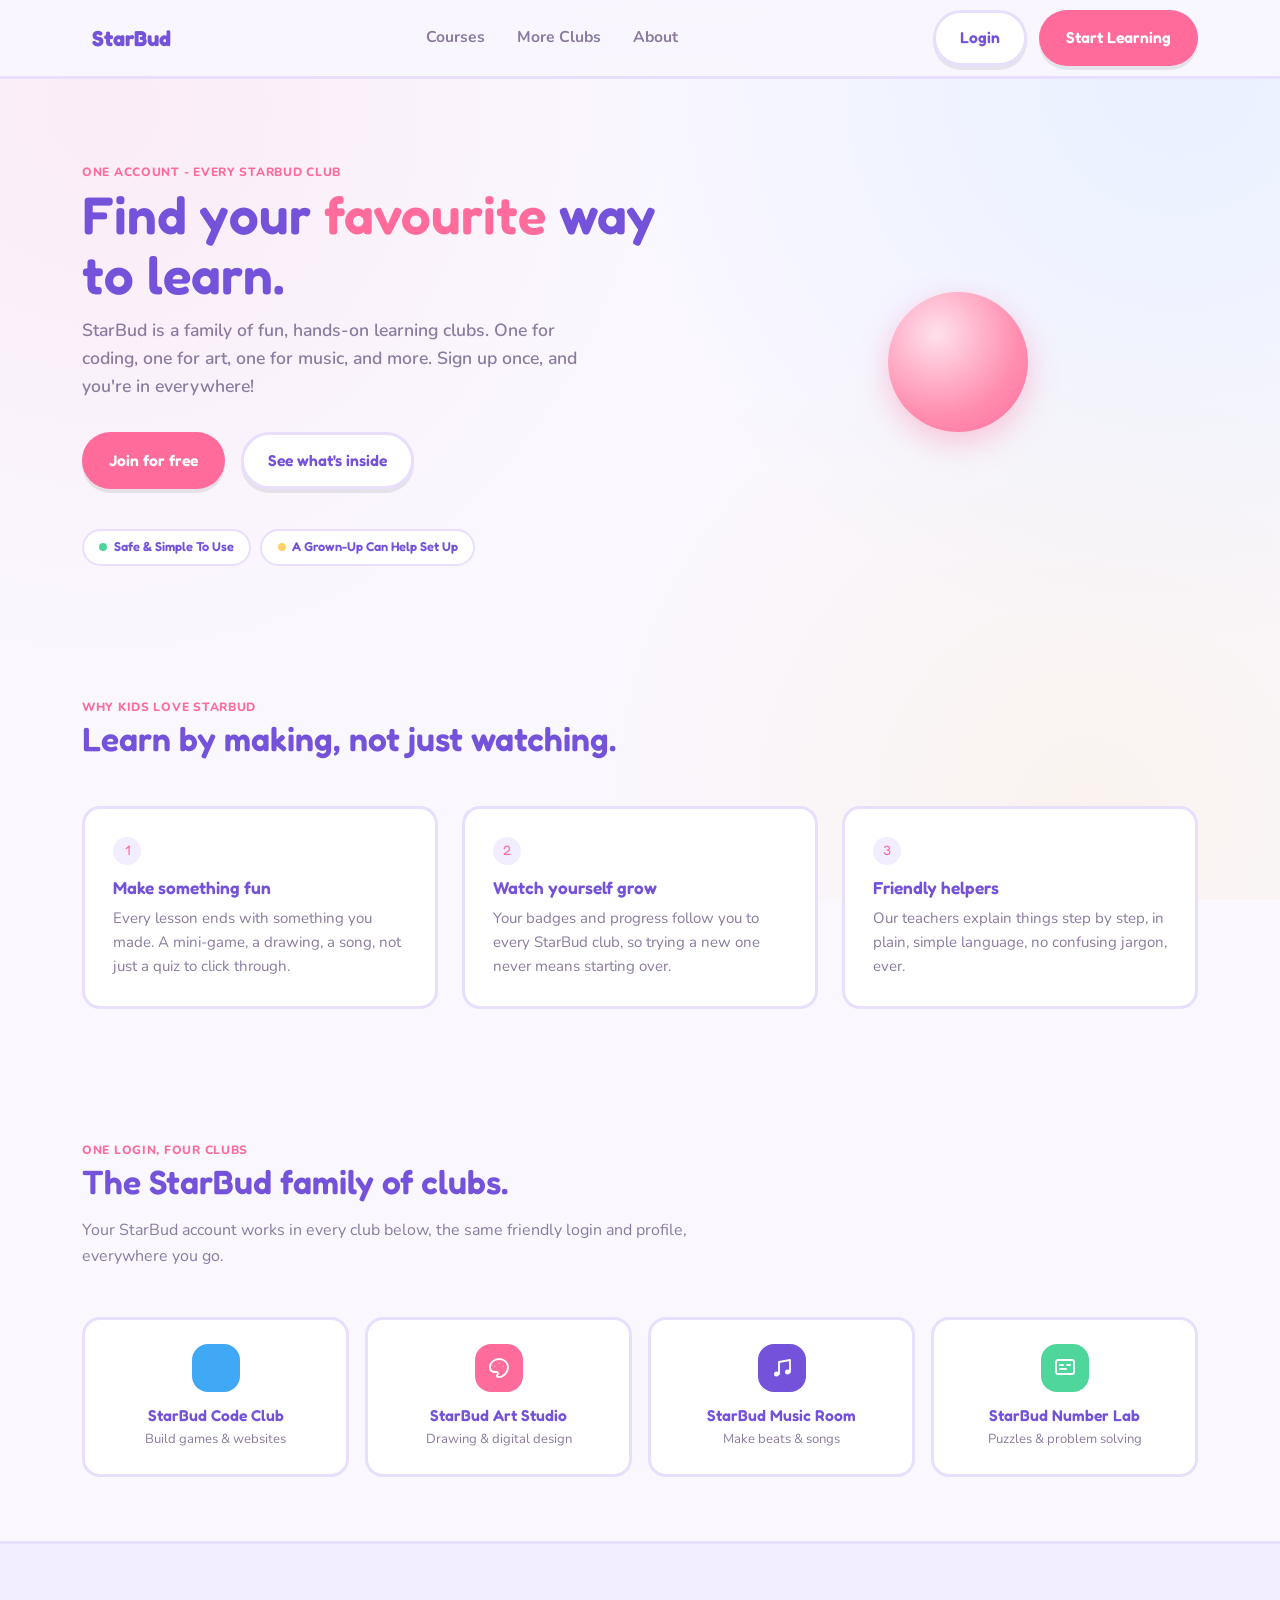
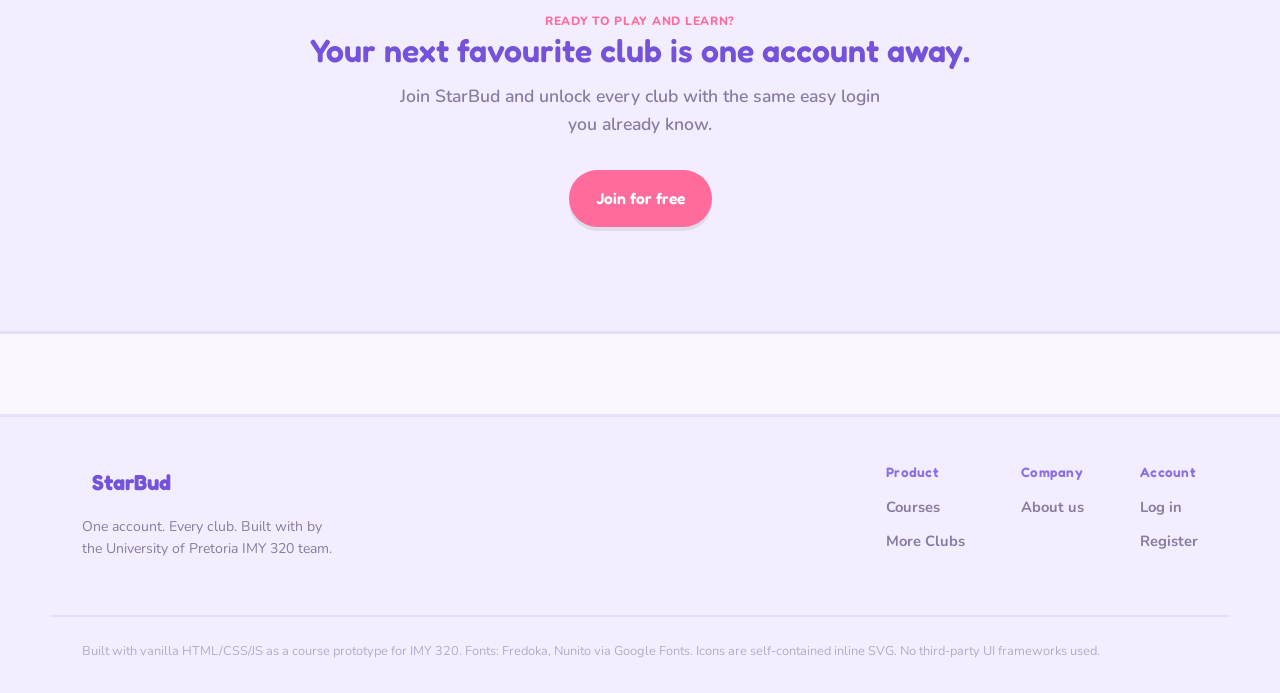
==== index.html @ 0690dc57 "updating index" ====
<!--
Janke Rall u24571238
Livia Webber u24607852
Joanna Reardon u24597652
-->

<!DOCTYPE html>
<html lang="en">

<head>

<meta charset="UTF-8">
<meta name="viewport" content="width=device-width, initial-scale=1.0">
<title>StarBud - Fun Clubs for Curious Kids</title>
<link rel="stylesheet" href="css/style.css">
<link rel='stylesheet' href='https://cdn-uicons.flaticon.com/4.0.0/uicons-regular-rounded/css/uicons-regular-rounded.css'>
<link rel='stylesheet' href='https://cdn-uicons.flaticon.com/4.0.0/uicons-regular-chubby/css/uicons-regular-chubby.css'>

</head>

<body>

<nav class="site-nav">
    <div class="wrap">
        <a href="index.html" class="brand">
            <i class="fi fi-rr-star"></i>
            StarBud
        </a>
        <ul class="nav-links">
            <li><a href="index.html#courses" >Courses</a></li>
            <li><a href="index.html#family" >More Clubs</a></li>
            <li><a href="about.html" >About</a></li>
        </ul>
        <div class="nav-cta" data-nav-auth-slot>
            <a href="login.html" class="btn btn-ghost">Login</a>
            <a href="login.html?view=register" class="btn btn-primary">Start Learning</a>
        </div>
    </div>
</nav>

<header class="hero">
    <div class="wrap">
        <div>
            <span class="eyebrow">One account - Every StarBud Club</span>
            <h1>Find your <em>favourite</em> way to learn.</h1>
            <p class="hero-sub">StarBud is a family of fun, hands-on learning clubs. One for coding, one for art, one for music, and more. Sign up once, and you're in everywhere!</p>
            <div class="hero-actions">
                <a href="login.html?view=register" class="btn btn-primary">Join for free</a>
                <a href="#courses" class="btn btn-ghost">See what's inside</a>
            </div>
            <div class="stamp-row" style="justify-content:flex-start;">
                <span class="stamp">
                    <span class="dot" style="background:var(--success)"></span>
                    Safe & Simple To Use
                </span>
                <span class="stamp">
                    <span class="dot" style="background:var(--spark)"></span>
                    A Grown-Up Can Help Set Up
                </span>
            </div>
        </div>
        <div class="starbud-visual" aria-hidden="true">
            <div class="starbud-core">
                <i class="fi fi-rr-star"></i>
            </div>
        </div>
    </div>
</header>

<section class="section" id="courses">
    <div class="wrap">
        <div class="section-head">
        <span class="eyebrow">Why kids love StarBud</span>
        <h2>Learn by making, not just watching.</h2>
        </div>
        <div class="grid-3">
        <div class="card">
            <span class="num">1</span>
            <h3>Make something fun</h3>
            <p>Every lesson ends with something you made. A mini-game, a drawing, a song, not just a quiz to click through.</p>
        </div>
        <div class="card">
            <span class="num">2</span>
            <h3>Watch yourself grow</h3>
            <p>Your badges and progress follow you to every StarBud club, so trying a new one never means starting over.</p>
        </div>
        <div class="card">
            <span class="num">3</span>
            <h3>Friendly helpers</h3>
            <p>Our teachers explain things step by step, in plain, simple language, no confusing jargon, ever.</p>
        </div>
        </div>
    </div>
</section>

<section class="section" id="family">
    <div class="wrap">
        <div class="section-head">
        <span class="eyebrow">One login, four clubs</span>
        <h2>The StarBud family of clubs.</h2>
        <p>Your StarBud account works in every club below, the same friendly login and profile, everywhere you go.</p>
        </div>
        <div class="site-family">
        <div class="family-card">
            <div class="family-icon" style="background:var(--blue-deep);"></div>
            <h4>StarBud Code Club</h4>
            <p>Build games & websites</p>
        </div>
        <div class="family-card">
            <div class="family-icon" style="background:var(--pink-deep);">
                <svg width="24" height="24" viewBox="0 0 24 24" fill="none" stroke="#fff" stroke-width="1.8" stroke-linecap="round" stroke-linejoin="round"><path d="M12 3C7 3 3 6.5 3 11c0 3 2 5 5 5h1.5c.8 0 1.5.7 1.5 1.5 0 .5-.2.9-.5 1.2-.3.3-.5.7-.5 1.2 0 .6.5 1.1 1.2 1.1C16.5 21 21 16.5 21 11c0-4.5-4-8-9-8Z"/><circle cx="7.5" cy="10" r="0.6" fill="#fff" stroke="none"/><circle cx="12" cy="7.5" r="0.6" fill="#fff" stroke="none"/><circle cx="16.5" cy="10" r="0.6" fill="#fff" stroke="none"/></svg>
            </div>
            <h4>StarBud Art Studio</h4>
            <p>Drawing & digital design</p>
        </div>
        <div class="family-card">
            <div class="family-icon" style="background:var(--purple-deep);">
                <svg width="24" height="24" viewBox="0 0 24 24" fill="none" stroke="#fff" stroke-width="1.8" stroke-linecap="round" stroke-linejoin="round"><path d="M9 18V6l11-2v12"/><circle cx="6.5" cy="18" r="2.5" fill="#fff" stroke="none"/><circle cx="17.5" cy="16" r="2.5" fill="#fff" stroke="none"/></svg>
            </div>
            <h4>StarBud Music Room</h4>
            <p>Make beats & songs</p>
        </div>
        <div class="family-card">
            <div class="family-icon" style="background:var(--mint-deep);">
                <svg width="24" height="24" viewBox="0 0 24 24" fill="none" stroke="#fff" stroke-width="1.8" stroke-linecap="round" stroke-linejoin="round"><rect x="3" y="4" width="18" height="14" rx="2"/><path d="M7 9h3M7 13h6M14 9h3"/></svg>
            </div>
            <h4>StarBud Number Lab</h4>
            <p>Puzzles & problem solving</p>
        </div>
        </div>
    </div>
</section>

<section class="cta-band">
    <div class="wrap">
        <span class="eyebrow">Ready to play and learn?</span>
        <h2>Your next favourite club is one account away.</h2>
        <p class="hero-sub">Join StarBud and unlock every club with the same easy login you already know.</p>
        <div class="hero-actions">
        <a href="login.html?view=register" class="btn btn-primary">Join for free</a>
        </div>
    </div>
</section>

<footer class="site-footer">
    <div class="wrap">
        <div>
        <a href="index.html" class="brand" style="margin-bottom:1rem;">
            <i class="fi fi-rr-star"></i>
            StarBud
        </a>
        <p style="max-width:32ch; font-size:0.88rem;">One account. Every club. Built with <i class="fi fi-rc-heart"></i> by the University of Pretoria IMY 320 team.</p>
        </div>
        <div class="footer-cols">
        <div class="footer-col">
            <h4>Product</h4>
            <ul>
            <li><a href="index.html#courses">Courses</a></li>
            <li><a href="index.html#family">More Clubs</a></li>
            </ul>
        </div>
        <div class="footer-col">
            <h4>Company</h4>
            <ul>
            <li><a href="about.html">About us</a></li>
            </ul>
        </div>
        <div class="footer-col">
            <h4>Account</h4>
            <ul>
            <li><a href="login.html">Log in</a></li>
            <li><a href="login.html?view=register">Register</a></li>
            </ul>
        </div>
        </div>
    </div>
    <div class="wrap footer-note">
        Built with vanilla HTML/CSS/JS as a course prototype for IMY 320. Fonts: Fredoka, Nunito via Google Fonts. Icons are self-contained inline SVG. No third-party UI frameworks used.
    </div>
</footer>

<script src="js/app.js"></script>

</body>

</html>
---- css/style.css ----
/*
Janke Rall u24571238
Livia Webber u24607852
Joanna Reardon u24597652
*/

@import url('https://fonts.googleapis.com/css2?family=Fredoka:wght@500;600;700&family=Nunito:wght@400;600;700;800&display=swap');
@import url('https://cdn-uicons.flaticon.com/4.0.0/uicons-regular-rounded/css/uicons-regular-rounded.css');
@import url('https://cdn-uicons.flaticon.com/4.0.0/uicons-regular-chubby/css/uicons-regular-chubby.css');

:root {
    /* Color - candy/playground palette */
    --bg: #FAF7FF;
    --bg-raised: #FFFFFF;
    --bg-raised-2: #F3EEFF;
    --line: #E7DFFB;

    --pink: #FF8FB1;
    --pink-deep: #FF6B9B;
    --blue: #6EC6FF;
    --blue-deep: #3FA9F5;
    --yellow: #FFD166;
    --yellow-deep: #FFB627;
    --mint: #7EE8B8;
    --mint-deep: #4FD69C;
    --purple: #8C6FE6;
    --purple-deep: #7452D9;

    /* Semantic aliases */
    --ember: var(--pink-deep);
    --ember-dim: var(--purple);
    --spark: var(--yellow);
    --success: var(--mint-deep);
    --danger: #FF6B6B;

    --text: #4A3B5C;
    --text-muted: #8A7BA0;
    --text-faint: #B6ABCB;

    /* Type */
    --font-display: 'Fredoka', sans-serif;
    --font-body: 'Nunito', sans-serif;
    --font-mono: 'Nunito', sans-serif;

    /* Layout */
    --radius: 18px;
    --radius-sm: 12px;
    --max-w: 1180px;
}

* { box-sizing: border-box; }

html { scroll-behavior: smooth; }

body {
    margin: 0;
    background: var(--bg);
    background-image:
        radial-gradient(circle at 8% 12%, rgba(255,143,177,0.10), transparent 40%),
        radial-gradient(circle at 92% 8%, rgba(110,198,255,0.12), transparent 40%),
        radial-gradient(circle at 85% 90%, rgba(255,209,102,0.10), transparent 40%);
    background-attachment: fixed;
    color: var(--text);
    font-family: var(--font-body);
    font-size: 16px;
    line-height: 1.6;
    -webkit-font-smoothing: antialiased;
}

h1, h2, h3, h4 {
    font-family: var(--font-display);
    font-weight: 600;
    line-height: 1.15;
    margin: 0 0 0.5em 0;
    letter-spacing: 0;
    color: var(--purple-deep);
}

p { margin: 0 0 1em 0; color: var(--text-muted); }

a { color: var(--pink-deep); text-decoration: none; }

a:hover { color: var(--purple-deep); }

.eyebrow {
    font-family: var(--font-body);
    font-weight: 800;
    font-size: 0.75rem;
    letter-spacing: 0.06em;
    text-transform: uppercase;
    color: var(--pink-deep);
}

.wrap {
    max-width: var(--max-w);
    margin: 0 auto;
    padding: 0 2rem;
}

a:focus-visible, button:focus-visible, input:focus-visible, select:focus-visible {
    outline: 3px solid var(--blue-deep);
    outline-offset: 2px;
    border-radius: 6px;
}

@media (prefers-reduced-motion: reduce) {
    * { animation: none !important; transition: none !important; }
}

/* Nav */

.site-nav {
    position: sticky;
    top: 0;
    z-index: 50;
    background: rgba(250, 247, 255, 0.9);
    backdrop-filter: blur(8px);
    border-bottom: 3px solid var(--line);
}

.site-nav .wrap {
    display: flex;
    align-items: center;
    justify-content: space-between;
    height: 76px;
}

.brand {
    display: flex;
    align-items: center;
    gap: 0.6rem;
    font-family: var(--font-display);
    font-weight: 700;
    font-size: 1.35rem;
    color: var(--purple-deep);
}

.brand-mark {
    width: 36px; height: 36px;
    display: block;
}

.nav-links {
    display: flex;
    gap: 2rem;
    list-style: none;
    margin: 0; padding: 0;
    font-size: 0.98rem;
    font-weight: 700;
}

.nav-links a { color: var(--text-muted); }

.nav-links a:hover, .nav-links a.active { color: var(--pink-deep); }

.nav-cta {
    display: flex;
    gap: 0.75rem;
    align-items: center;
}

/* Buttons (sticker style) */

.btn {
    display: inline-flex;
    align-items: center;
    justify-content: center;
    gap: 0.5rem;
    font-family: var(--font-display);
    font-weight: 600;
    font-size: 0.98rem;
    padding: 0.8rem 1.5rem;
    border-radius: 999px;
    border: 3px solid transparent;
    cursor: pointer;
    transition: transform 0.15s ease, box-shadow 0.15s ease, background 0.15s ease;
    box-shadow: 0 4px 0 rgba(0,0,0,0.08);
}

.btn:hover { transform: translateY(-2px); }

.btn:active { transform: translateY(1px); box-shadow: 0 1px 0 rgba(0,0,0,0.08); }

.btn-primary {
    background: var(--pink-deep);
    color: #fff;
}

.btn-primary:hover { 
    background: var(--purple-deep); 
    color: #fff;
}

.btn-ghost {
    background: #fff;
    border-color: var(--line);
    color: var(--purple-deep);
}

.btn-ghost:hover { border-color: var(--pink-deep); color: var(--pink-deep); }

.btn-block { width: 100%; }

/* Footer */
.site-footer {
    border-top: 3px solid var(--line);
    padding: 3rem 0 2rem;
    margin-top: 5rem;
    background: var(--bg-raised-2);
}
.site-footer .wrap {
    display: flex;
    justify-content: space-between;
    align-items: flex-start;
    flex-wrap: wrap;
    gap: 2rem;
}
.footer-cols {
    display: flex;
    gap: 3.5rem;
    flex-wrap: wrap;
}
.footer-col h4 {
    font-family: var(--font-display);
    font-size: 0.85rem;
    letter-spacing: 0.02em;
    color: var(--purple);
    margin-bottom: 0.9rem;
}
.footer-col ul { list-style: none; margin: 0; padding: 0; }

.footer-col li { margin-bottom: 0.5rem; }

.footer-col a { color: var(--text-muted); font-size: 0.92rem; font-weight: 700; }

.footer-note {
    font-family: var(--font-body);
    font-size: 0.8rem;
    color: var(--text-faint);
    margin-top: 2.5rem;
    border-top: 2px solid var(--line);
    padding-top: 1.5rem;
}

.footer-note a { color: var(--text-faint); text-decoration: underline; }

/* More clubs stamp row */

.stamp-row {
    display: flex;
    align-items: center;
    justify-content: center;
    gap: 0.6rem;
    flex-wrap: wrap;
}

.stamp {
    font-family: var(--font-display);
    font-size: 0.8rem;
    font-weight: 600;
    color: var(--purple-deep);
    border: 2px solid var(--line);
    border-radius: 999px;
    padding: 0.4rem 0.95rem;
    display: inline-flex;
    align-items: center;
    gap: 0.4rem;
    background: #fff;
}

.stamp .dot {
    width: 8px; height: 8px;
    border-radius: 50%;
}

/* Toast */

.toast {
    position: fixed;
    bottom: 1.5rem;
    left: 50%;
    transform: translateX(-50%) translateY(20px);
    background: #fff;
    border: 3px solid var(--line);
    border-left: 6px solid var(--pink-deep);
    color: var(--text);
    padding: 0.9rem 1.4rem;
    border-radius: var(--radius-sm);
    font-family: var(--font-display);
    font-weight: 600;
    font-size: 0.9rem;
    opacity: 0;
    pointer-events: none;
    transition: opacity 0.25s ease, transform 0.25s ease;
    z-index: 999;
    box-shadow: 0 10px 30px rgba(140,111,230,0.18);
}

.toast.show {
    opacity: 1;
    transform: translateX(-50%) translateY(0);
}

.toast.error { border-left-color: var(--danger); }

.toast.success { border-left-color: var(--mint-deep); }

/* Landing: Hero */

.hero {
    padding: 5rem 0 4rem;
    position: relative;
    overflow: hidden;
}

.hero .wrap {
    display: grid;
    grid-template-columns: 1.1fr 0.9fr;
    gap: 3rem;
    align-items: center;
}

.hero h1 {
    font-size: clamp(2.3rem, 4.2vw, 3.3rem);
    margin-bottom: 0.6rem;
}

.hero h1 em {
    font-style: normal;
    color: var(--pink-deep);
}

.hero-sub {
    font-size: 1.1rem;
    max-width: 46ch;
    margin-bottom: 2rem;
    font-weight: 600;
    color: var(--text-muted);
}

.hero-actions { display: flex; gap: 1rem; margin-bottom: 2.5rem; flex-wrap: wrap; }

/* Sections */

.section { padding: 4rem 0; }

.section-head { max-width: 640px; margin-bottom: 3rem; }

.section-head h2 { font-size: clamp(1.6rem, 3vw, 2.1rem); }

.grid-3 { display: grid; grid-template-columns: repeat(3, 1fr); gap: 1.5rem; }

.card {
    background: #fff;
    border: 3px solid var(--line);
    border-radius: var(--radius);
    padding: 1.75rem;
    transition: transform 0.15s ease, border-color 0.15s ease;
}

.card:hover { transform: translateY(-4px); border-color: var(--pink); }

.card .num {
    font-family: var(--font-display);
    color: var(--pink-deep);
    font-size: 0.85rem;
    margin-bottom: 0.8rem;
    display: inline-flex;
    align-items: center;
    justify-content: center;
    width: 28px; height: 28px;
    background: var(--bg-raised-2);
    border-radius: 50%;
}

.card h3 { font-size: 1.08rem; margin-bottom: 0.5rem; }

.card p { margin-bottom: 0; font-size: 0.94rem; }

.site-family {
    display: grid;
    grid-template-columns: repeat(4, 1fr);
    gap: 1rem;
}

.family-card {
    background: #fff;
    border: 3px solid var(--line);
    border-radius: var(--radius);
    padding: 1.5rem 1.1rem;
    text-align: center;
    transition: border-color 0.15s ease, transform 0.15s ease;
}

.family-card:hover { border-color: var(--pink); transform: translateY(-4px) rotate(-1deg); }

.family-icon {
    width: 48px; height: 48px;
    margin: 0 auto 0.9rem;
    border-radius: 16px;
    display: flex; align-items: center; justify-content: center;
    font-family: var(--font-display);
    font-weight: 600;
    font-size: 1.1rem;
    color: #fff;
}

.orbit-node svg, .family-icon svg { display: block; }

.family-card h4 { font-size: 0.98rem; margin-bottom: 0.25rem; }

.family-card p { font-size: 0.82rem; margin-bottom: 0; }

.cta-band {
    border-top: 3px solid var(--line);
    border-bottom: 3px solid var(--line);
    padding: 4rem 0;
    text-align: center;
    background: var(--bg-raised-2);
}

.cta-band h2 { font-size: clamp(1.5rem, 3vw, 2rem); margin-bottom: 0.75rem; }

.cta-band .hero-sub { margin: 0 auto 2rem; text-align: center; }

.cta-band .hero-actions { justify-content: center; }

@media (max-width: 860px) {
    .hero .wrap { grid-template-columns: 1fr; }
    .grid-3 { grid-template-columns: 1fr; }
    .site-family { grid-template-columns: repeat(2, 1fr); }
    .starbud-visual { max-width: 280px; }
}

/* Hero visual — the big friendly star badge */

@keyframes spin { to { transform: rotate(360deg); } }

@keyframes bob {
    0%, 100% { transform: translateY(0); }
    50% { transform: translateY(-10px); }
}

.starbud-visual {
    position: relative;
    aspect-ratio: 1 / 1;
    max-width: 380px;
    margin: 0 auto;
    display: flex;
    align-items: center;
    justify-content: center;
}

.starbud-visual::before, .starbud-visual::after {
    content: '';
    position: absolute;
    inset: 4%;
    border: 3px dashed var(--line);
    border-radius: 50%;
    animation: spin 50s linear infinite;
}

.starbud-visual::after {
    inset: 20%;
    animation-duration: 38s;
    animation-direction: reverse;
    border-color: #F0D9FF;
}

.starbud-core {
    position: relative;
    z-index: 2;
    width: 140px;
    height: 140px;
    border-radius: 50%;
    background: radial-gradient(circle at 35% 30%, #FFE1EC, var(--pink) 60%, var(--pink-deep) 100%);
    box-shadow: 0 10px 30px rgba(255, 107, 155, 0.35);
    display: flex;
    align-items: center;
    justify-content: center;
    animation: bob 3.5s ease-in-out infinite;
}

/* Auth page */

.auth-shell {
    min-height: calc(100vh - 76px);
    display: grid;
    grid-template-columns: 1fr 1fr;
}

.auth-side {
    position: relative;
    background:
        radial-gradient(ellipse at 30% 20%, rgba(255,143,177,0.28), transparent 55%),
        radial-gradient(ellipse at 70% 80%, rgba(110,198,255,0.24), transparent 50%),
        var(--bg-raised-2);
    border-right: 3px solid var(--line);
    padding: 3.5rem;
    display: flex;
    flex-direction: column;
    justify-content: space-between;
}

.auth-side-top .eyebrow { margin-bottom: 1rem; }

.auth-side h2 { font-size: 1.9rem; max-width: 20ch; }

.auth-side p { max-width: 34ch; font-weight: 600; }

.auth-quote {
    font-family: var(--font-body);
    font-weight: 700;
    font-style: italic;
    font-size: 0.92rem;
    color: var(--purple-deep);
    border-left: 4px solid var(--pink);
    padding-left: 1rem;
    margin-top: 2rem;
}

.auth-main {
    display: flex;
    align-items: center;
    justify-content: center;
    padding: 3rem 2rem;
}

.auth-card {
    width: 100%;
    max-width: 400px;
}

.auth-card > .brand { margin-bottom: 2rem; }

.auth-tabs {
    display: flex;
    border: 3px solid var(--line);
    border-radius: 999px;
    padding: 4px;
    margin-bottom: 2rem;
    background: #fff;
}

.auth-tab {
    flex: 1;
    text-align: center;
    padding: 0.65rem 0;
    font-size: 0.92rem;
    font-weight: 700;
    color: var(--text-muted);
    cursor: pointer;
    border-radius: 999px;
    transition: background 0.15s ease, color 0.15s ease;
    background: none;
    border: none;
    font-family: var(--font-display);
}

.auth-tab.active { background: var(--pink-deep); color: #fff; }

.field { margin-bottom: 1.2rem; }

.field label {
    display: block;
    font-size: 0.85rem;
    font-weight: 700;
    color: var(--purple-deep);
    margin-bottom: 0.4rem;
}

.field input {
    width: 100%;
    background: #fff;
    border: 3px solid var(--line);
    border-radius: var(--radius-sm);
    color: var(--text);
    padding: 0.8rem 1rem;
    font-size: 0.98rem;
    font-family: var(--font-body);
    font-weight: 600;
    transition: border-color 0.15s ease;
}

.field input::placeholder { color: var(--text-faint); font-weight: 400; }

.field input:focus { border-color: var(--blue-deep); outline: none; }

.field input.invalid { border-color: var(--danger); }

.field-error {
    font-size: 0.8rem;
    font-weight: 700;
    color: var(--danger);
    margin-top: 0.35rem;
    display: none;
}

.field-error.show { display: block; }

.field-pw-wrap { position: relative; }

.field-pw-toggle {
    position: absolute;
    right: 0.9rem; top: 50%;
    transform: translateY(-50%);
    background: none; border: none;
    color: var(--purple);
    cursor: pointer;
    font-size: 0.8rem;
    font-weight: 700;
    font-family: var(--font-display);
}

.field-pw-toggle:hover { color: var(--pink-deep); }

.field-row { display: flex; justify-content: space-between; align-items: center; margin-bottom: 1.25rem; }

.checkbox-row { display: flex; align-items: center; gap: 0.5rem; font-size: 0.88rem; font-weight: 700; color: var(--text-muted); }

.checkbox-row input { width: 18px; height: 18px; accent-color: var(--pink-deep); }

.link-small { font-size: 0.88rem; font-weight: 700; }

.divider {
    display: flex;
    align-items: center;
    gap: 0.8rem;
    margin: 1.5rem 0;
    color: var(--text-faint);
    font-size: 0.78rem;
    font-weight: 700;
    font-family: var(--font-display);
}

.divider::before, .divider::after {
    content: '';
    flex: 1;
    height: 2px;
    background: var(--line);
}

.social-row { display: grid; grid-template-columns: 1fr 1fr; gap: 0.75rem; }

.btn-social {
    background: #fff;
    border: 3px solid var(--line);
    color: var(--text);
    font-size: 0.85rem;
}

.btn-social:hover { border-color: var(--purple); }

.auth-switch {
    text-align: center;
    font-size: 0.9rem;
    font-weight: 700;
    color: var(--text-muted);
    margin-top: 1.75rem;
}

.strength-meter {
    height: 8px;
    border-radius: 999px;
    background: var(--line);
    margin-top: 0.55rem;
    overflow: hidden;
}

.strength-fill {
    height: 100%;
    width: 0%;
    background: var(--danger);
    transition: width 0.2s ease, background 0.2s ease;
    border-radius: 999px;
}

.strength-label {
    font-size: 0.76rem;
    font-weight: 700;
    color: var(--text-faint);
    margin-top: 0.3rem;
    font-family: var(--font-body);
}

@media (max-width: 900px) {
    .auth-shell { grid-template-columns: 1fr; }
    .auth-side { display: none; }
}

/* About page */

.about-hero {
    padding: 5rem 0 3rem;
    border-bottom: 3px solid var(--line);
}

.about-hero h1 { font-size: clamp(2rem, 4vw, 2.6rem); max-width: 18ch; }

.about-lead { font-size: 1.12rem; max-width: 60ch; font-weight: 600; }

.value-grid {
    display: grid;
    grid-template-columns: repeat(2, 1fr);
    gap: 1.25rem;
}

.value-card {
    padding: 1.6rem;
    border: 3px solid var(--line);
    border-radius: var(--radius);
    background: #fff;
}

.value-card .num {
    font-family: var(--font-display);
    color: #fff;
    background: var(--pink-deep);
    font-size: 0.8rem;
    width: 28px; height: 28px;
    border-radius: 50%;
    display: inline-flex; align-items: center; justify-content: center;
}

.value-card h3 { margin: 0.7rem 0 0.4rem; font-size: 1.12rem; }

.value-card p { font-size: 0.94rem; margin-bottom: 0; }

.timeline { border-left: 3px solid var(--line); padding-left: 2rem; margin-left: 0.4rem; }

.timeline-item { position: relative; padding-bottom: 2.2rem; }

.timeline-item:last-child { padding-bottom: 0; }

.timeline-item::before {
    content: '';
    position: absolute;
    left: -2.55rem; top: 0.3rem;
    width: 14px; height: 14px;
    border-radius: 50%;
    background: var(--pink-deep);
    border: 3px solid #fff;
    box-shadow: 0 0 0 2px var(--pink);
}

.timeline-year { font-family: var(--font-display); font-size: 0.8rem; font-weight: 600; color: var(--pink-deep); }

.timeline-item h4 { margin: 0.3rem 0 0.3rem; font-size: 1.05rem; }

.timeline-item p { font-size: 0.92rem; margin-bottom: 0; max-width: 55ch; }

.team-grid {
    display: grid;
    grid-template-columns: repeat(4, 1fr);
    gap: 1.5rem;
}

.team-card { text-align: left; }

.team-avatar {
    width: 100%;
    aspect-ratio: 1/1;
    border-radius: var(--radius);
    background: var(--bg-raised-2);
    border: 3px solid var(--line);
    margin-bottom: 0.9rem;
    display: flex; align-items: center; justify-content: center;
    font-family: var(--font-display);
    font-size: 1.8rem;
    color: var(--pink-deep);
}
.team-card h4 { font-size: 0.98rem; margin-bottom: 0.15rem; }

.team-card p { font-size: 0.84rem; margin-bottom: 0; color: var(--text-faint); }

@media (max-width: 860px) {
    .value-grid { grid-template-columns: 1fr; }
    .team-grid { grid-template-columns: repeat(2, 1fr); }
}
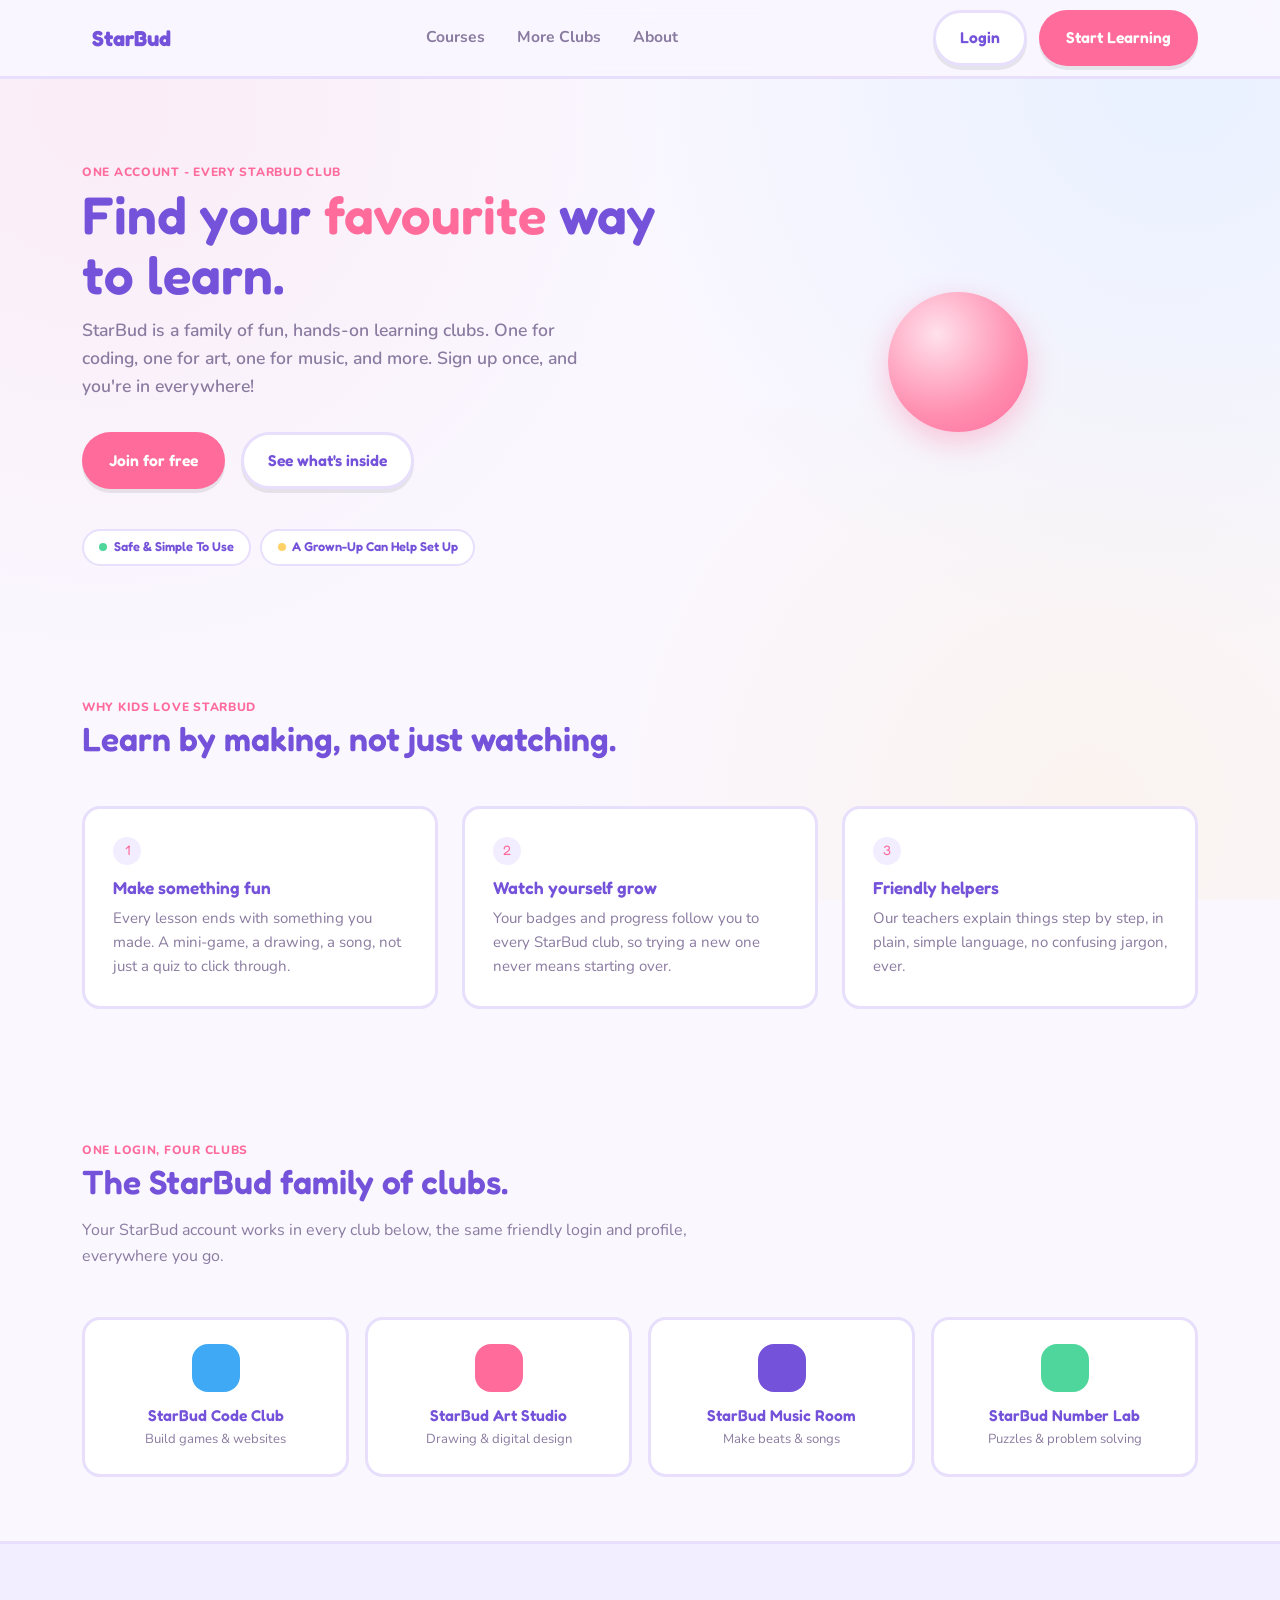
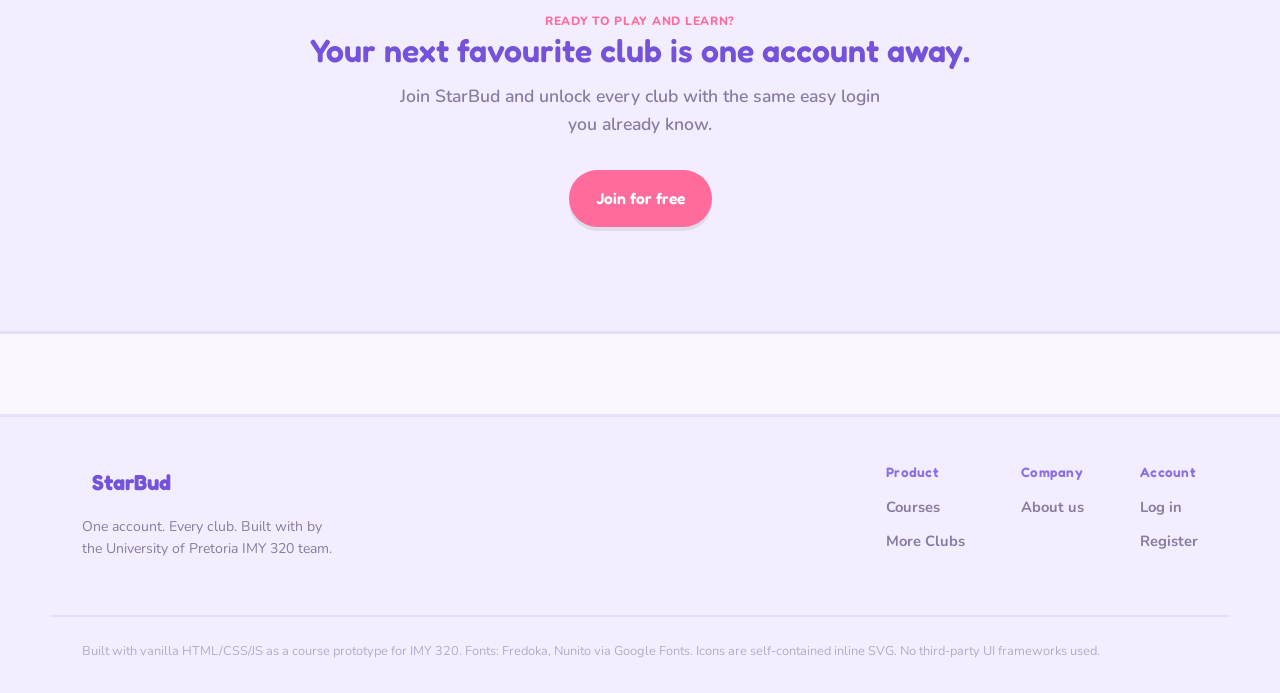
==== commit 7a102920: "updating index" ====
--- a/index.html
+++ b/index.html
@@ -102,27 +102,27 @@
         </div>
         <div class="site-family">
         <div class="family-card">
-            <div class="family-icon" style="background:var(--blue-deep);"></div>
+            <div class="family-icon" style="background:var(--blue-deep);"><i class="fi fi-rr-browser"></i></div>
             <h4>StarBud Code Club</h4>
             <p>Build games & websites</p>
         </div>
         <div class="family-card">
             <div class="family-icon" style="background:var(--pink-deep);">
-                <svg width="24" height="24" viewBox="0 0 24 24" fill="none" stroke="#fff" stroke-width="1.8" stroke-linecap="round" stroke-linejoin="round"><path d="M12 3C7 3 3 6.5 3 11c0 3 2 5 5 5h1.5c.8 0 1.5.7 1.5 1.5 0 .5-.2.9-.5 1.2-.3.3-.5.7-.5 1.2 0 .6.5 1.1 1.2 1.1C16.5 21 21 16.5 21 11c0-4.5-4-8-9-8Z"/><circle cx="7.5" cy="10" r="0.6" fill="#fff" stroke="none"/><circle cx="12" cy="7.5" r="0.6" fill="#fff" stroke="none"/><circle cx="16.5" cy="10" r="0.6" fill="#fff" stroke="none"/></svg>
+                <i class="fi fi-rr-palette"></i>
             </div>
             <h4>StarBud Art Studio</h4>
             <p>Drawing & digital design</p>
         </div>
         <div class="family-card">
             <div class="family-icon" style="background:var(--purple-deep);">
-                <svg width="24" height="24" viewBox="0 0 24 24" fill="none" stroke="#fff" stroke-width="1.8" stroke-linecap="round" stroke-linejoin="round"><path d="M9 18V6l11-2v12"/><circle cx="6.5" cy="18" r="2.5" fill="#fff" stroke="none"/><circle cx="17.5" cy="16" r="2.5" fill="#fff" stroke="none"/></svg>
+                <i class="fi fi-rr-microphone"></i>
             </div>
             <h4>StarBud Music Room</h4>
             <p>Make beats & songs</p>
         </div>
         <div class="family-card">
             <div class="family-icon" style="background:var(--mint-deep);">
-                <svg width="24" height="24" viewBox="0 0 24 24" fill="none" stroke="#fff" stroke-width="1.8" stroke-linecap="round" stroke-linejoin="round"><rect x="3" y="4" width="18" height="14" rx="2"/><path d="M7 9h3M7 13h6M14 9h3"/></svg>
+                <i class="fi fi-rr-calculator"></i>
             </div>
             <h4>StarBud Number Lab</h4>
             <p>Puzzles & problem solving</p>
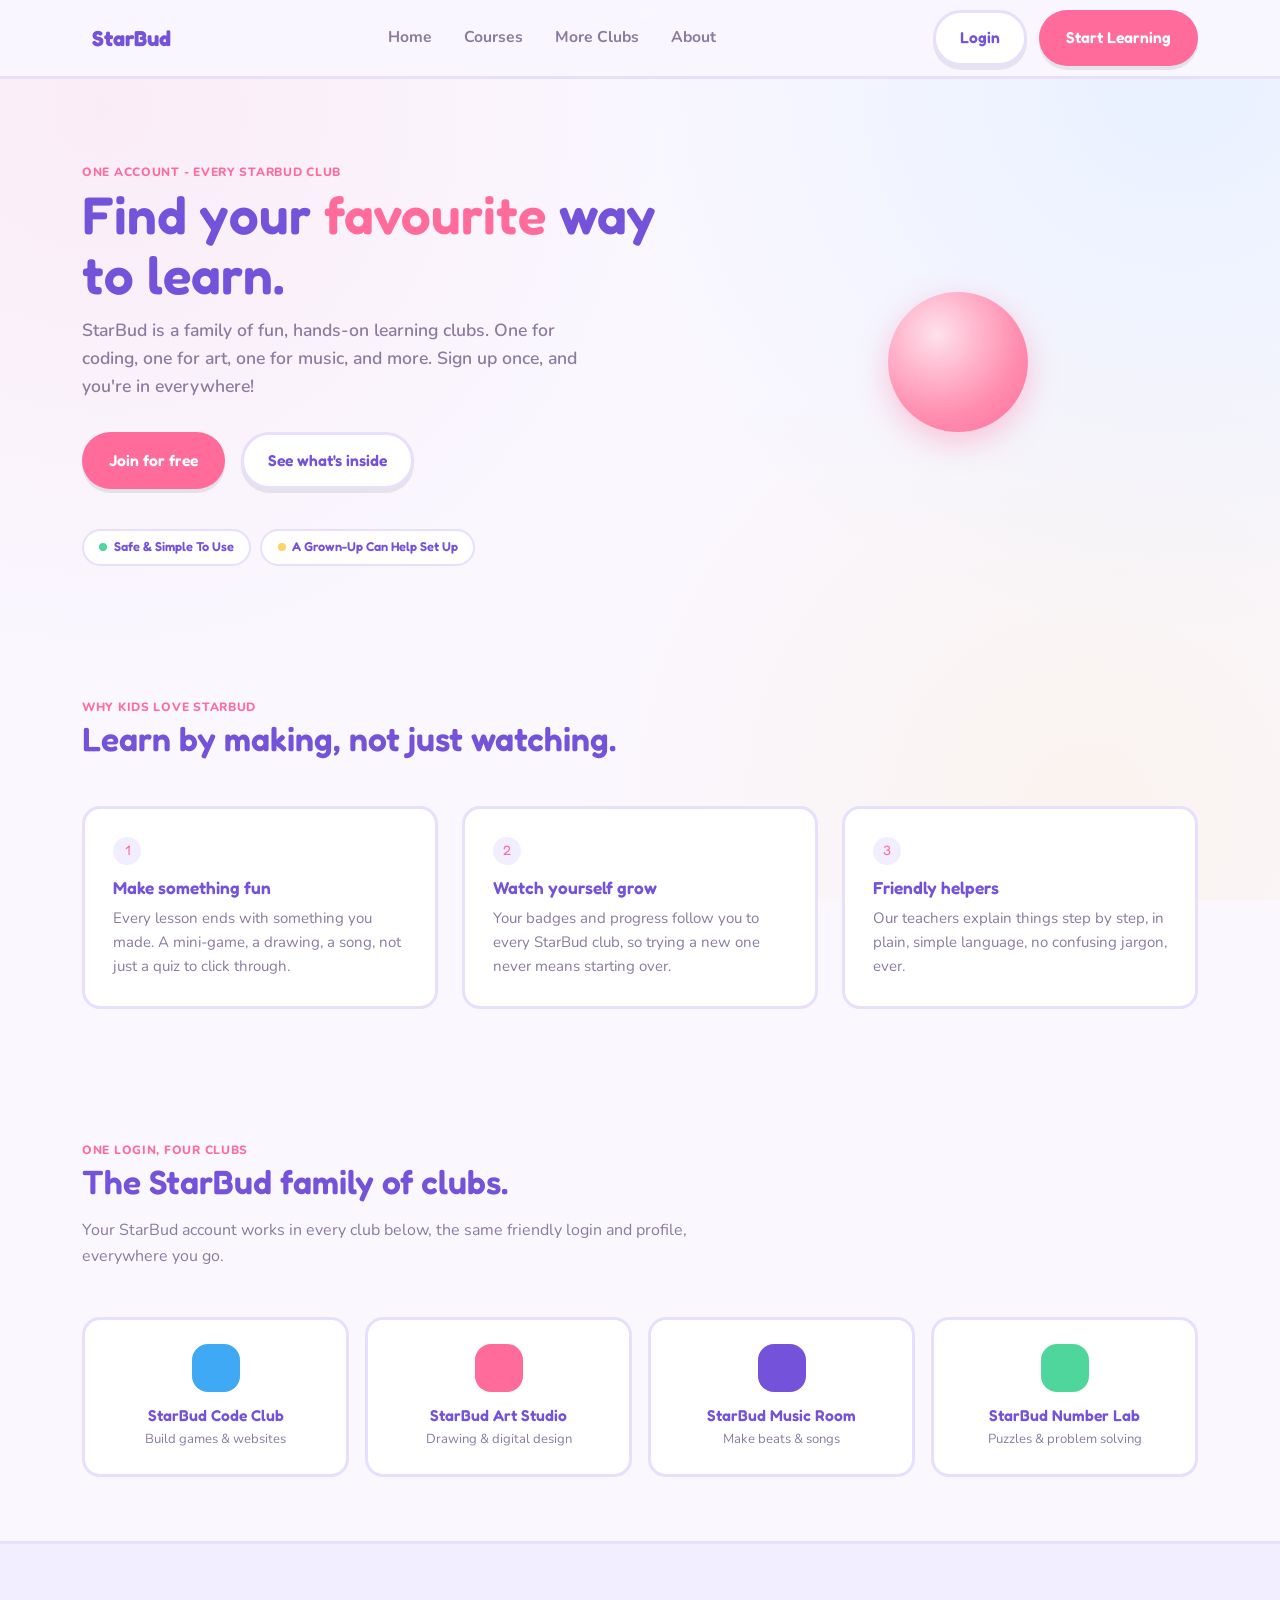
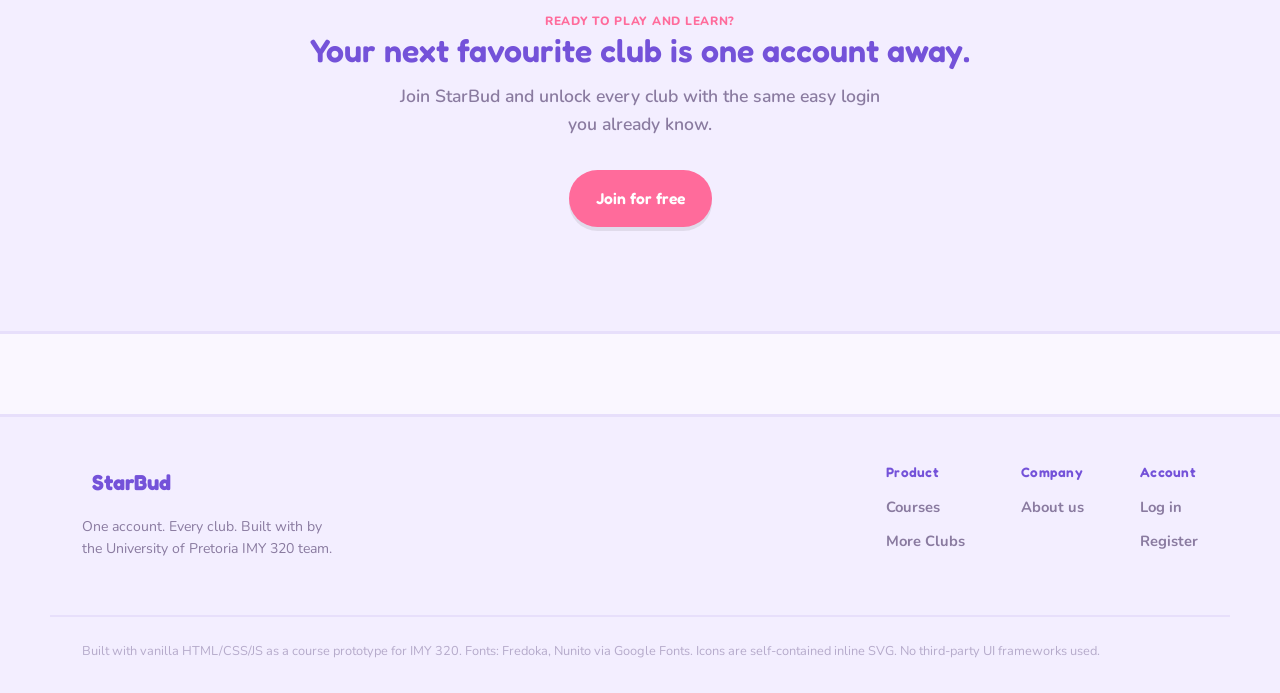
==== commit c992ec9b: "Courses added, draft one" ====
--- a/index.html
+++ b/index.html
@@ -1,186 +1,187 @@
-<!--
-Janke Rall u24571238
-Livia Webber u24607852
-Joanna Reardon u24597652
--->
-
-<!DOCTYPE html>
-<html lang="en">
-
-<head>
-
-<meta charset="UTF-8">
-<meta name="viewport" content="width=device-width, initial-scale=1.0">
-<title>StarBud - Fun Clubs for Curious Kids</title>
-<link rel="stylesheet" href="css/style.css">
-<link rel='stylesheet' href='https://cdn-uicons.flaticon.com/4.0.0/uicons-regular-rounded/css/uicons-regular-rounded.css'>
-<link rel='stylesheet' href='https://cdn-uicons.flaticon.com/4.0.0/uicons-regular-chubby/css/uicons-regular-chubby.css'>
-
-</head>
-
-<body>
-
-<nav class="site-nav">
-    <div class="wrap">
-        <a href="index.html" class="brand">
-            <i class="fi fi-rr-star"></i>
-            StarBud
-        </a>
-        <ul class="nav-links">
-            <li><a href="index.html#courses" >Courses</a></li>
-            <li><a href="index.html#family" >More Clubs</a></li>
-            <li><a href="about.html" >About</a></li>
-        </ul>
-        <div class="nav-cta" data-nav-auth-slot>
-            <a href="login.html" class="btn btn-ghost">Login</a>
-            <a href="login.html?view=register" class="btn btn-primary">Start Learning</a>
-        </div>
-    </div>
-</nav>
-
-<header class="hero">
-    <div class="wrap">
-        <div>
-            <span class="eyebrow">One account - Every StarBud Club</span>
-            <h1>Find your <em>favourite</em> way to learn.</h1>
-            <p class="hero-sub">StarBud is a family of fun, hands-on learning clubs. One for coding, one for art, one for music, and more. Sign up once, and you're in everywhere!</p>
-            <div class="hero-actions">
-                <a href="login.html?view=register" class="btn btn-primary">Join for free</a>
-                <a href="#courses" class="btn btn-ghost">See what's inside</a>
-            </div>
-            <div class="stamp-row" style="justify-content:flex-start;">
-                <span class="stamp">
-                    <span class="dot" style="background:var(--success)"></span>
-                    Safe & Simple To Use
-                </span>
-                <span class="stamp">
-                    <span class="dot" style="background:var(--spark)"></span>
-                    A Grown-Up Can Help Set Up
-                </span>
-            </div>
-        </div>
-        <div class="starbud-visual" aria-hidden="true">
-            <div class="starbud-core">
-                <i class="fi fi-rr-star"></i>
-            </div>
-        </div>
-    </div>
-</header>
-
-<section class="section" id="courses">
-    <div class="wrap">
-        <div class="section-head">
-        <span class="eyebrow">Why kids love StarBud</span>
-        <h2>Learn by making, not just watching.</h2>
-        </div>
-        <div class="grid-3">
-        <div class="card">
-            <span class="num">1</span>
-            <h3>Make something fun</h3>
-            <p>Every lesson ends with something you made. A mini-game, a drawing, a song, not just a quiz to click through.</p>
-        </div>
-        <div class="card">
-            <span class="num">2</span>
-            <h3>Watch yourself grow</h3>
-            <p>Your badges and progress follow you to every StarBud club, so trying a new one never means starting over.</p>
-        </div>
-        <div class="card">
-            <span class="num">3</span>
-            <h3>Friendly helpers</h3>
-            <p>Our teachers explain things step by step, in plain, simple language, no confusing jargon, ever.</p>
-        </div>
-        </div>
-    </div>
-</section>
-
-<section class="section" id="family">
-    <div class="wrap">
-        <div class="section-head">
-        <span class="eyebrow">One login, four clubs</span>
-        <h2>The StarBud family of clubs.</h2>
-        <p>Your StarBud account works in every club below, the same friendly login and profile, everywhere you go.</p>
-        </div>
-        <div class="site-family">
-        <div class="family-card">
-            <div class="family-icon" style="background:var(--blue-deep);"><i class="fi fi-rr-browser"></i></div>
-            <h4>StarBud Code Club</h4>
-            <p>Build games & websites</p>
-        </div>
-        <div class="family-card">
-            <div class="family-icon" style="background:var(--pink-deep);">
-                <i class="fi fi-rr-palette"></i>
-            </div>
-            <h4>StarBud Art Studio</h4>
-            <p>Drawing & digital design</p>
-        </div>
-        <div class="family-card">
-            <div class="family-icon" style="background:var(--purple-deep);">
-                <i class="fi fi-rr-microphone"></i>
-            </div>
-            <h4>StarBud Music Room</h4>
-            <p>Make beats & songs</p>
-        </div>
-        <div class="family-card">
-            <div class="family-icon" style="background:var(--mint-deep);">
-                <i class="fi fi-rr-calculator"></i>
-            </div>
-            <h4>StarBud Number Lab</h4>
-            <p>Puzzles & problem solving</p>
-        </div>
-        </div>
-    </div>
-</section>
-
-<section class="cta-band">
-    <div class="wrap">
-        <span class="eyebrow">Ready to play and learn?</span>
-        <h2>Your next favourite club is one account away.</h2>
-        <p class="hero-sub">Join StarBud and unlock every club with the same easy login you already know.</p>
-        <div class="hero-actions">
-        <a href="login.html?view=register" class="btn btn-primary">Join for free</a>
-        </div>
-    </div>
-</section>
-
-<footer class="site-footer">
-    <div class="wrap">
-        <div>
-        <a href="index.html" class="brand" style="margin-bottom:1rem;">
-            <i class="fi fi-rr-star"></i>
-            StarBud
-        </a>
-        <p style="max-width:32ch; font-size:0.88rem;">One account. Every club. Built with <i class="fi fi-rc-heart"></i> by the University of Pretoria IMY 320 team.</p>
-        </div>
-        <div class="footer-cols">
-        <div class="footer-col">
-            <h4>Product</h4>
-            <ul>
-            <li><a href="index.html#courses">Courses</a></li>
-            <li><a href="index.html#family">More Clubs</a></li>
-            </ul>
-        </div>
-        <div class="footer-col">
-            <h4>Company</h4>
-            <ul>
-            <li><a href="about.html">About us</a></li>
-            </ul>
-        </div>
-        <div class="footer-col">
-            <h4>Account</h4>
-            <ul>
-            <li><a href="login.html">Log in</a></li>
-            <li><a href="login.html?view=register">Register</a></li>
-            </ul>
-        </div>
-        </div>
-    </div>
-    <div class="wrap footer-note">
-        Built with vanilla HTML/CSS/JS as a course prototype for IMY 320. Fonts: Fredoka, Nunito via Google Fonts. Icons are self-contained inline SVG. No third-party UI frameworks used.
-    </div>
-</footer>
-
-<script src="js/app.js"></script>
-
-</body>
-
+<!--
+Janke Rall u24571238
+Livia Webber u24607852
+Joanna Reardon u24597652
+-->
+
+<!DOCTYPE html>
+<html lang="en">
+
+<head>
+
+<meta charset="UTF-8">
+<meta name="viewport" content="width=device-width, initial-scale=1.0">
+<title>StarBud - Fun Clubs for Curious Kids</title>
+<link rel="stylesheet" href="css/style.css">
+<link rel='stylesheet' href='https://cdn-uicons.flaticon.com/4.0.0/uicons-regular-rounded/css/uicons-regular-rounded.css'>
+<link rel='stylesheet' href='https://cdn-uicons.flaticon.com/4.0.0/uicons-regular-chubby/css/uicons-regular-chubby.css'>
+
+</head>
+
+<body>
+
+<nav class="site-nav">
+    <div class="wrap">
+        <a href="index.html" class="brand">
+            <i class="fi fi-rr-star"></i>
+            StarBud
+        </a>
+        <ul class="nav-links">
+            <li><a href="index.html">Home</a></li>
+            <li><a href="courses.html">Courses</a></li>
+            <li><a href="index.html#family" >More Clubs</a></li>
+            <li><a href="about.html" >About</a></li>
+        </ul>
+        <div class="nav-cta" data-nav-auth-slot>
+            <a href="login.html" class="btn btn-ghost">Login</a>
+            <a href="login.html?view=register" class="btn btn-primary">Start Learning</a>
+        </div>
+    </div>
+</nav>
+
+<header class="hero">
+    <div class="wrap">
+        <div>
+            <span class="eyebrow">One account - Every StarBud Club</span>
+            <h1>Find your <em>favourite</em> way to learn.</h1>
+            <p class="hero-sub">StarBud is a family of fun, hands-on learning clubs. One for coding, one for art, one for music, and more. Sign up once, and you're in everywhere!</p>
+            <div class="hero-actions">
+                <a href="login.html?view=register" class="btn btn-primary">Join for free</a>
+                <a href="#courses" class="btn btn-ghost">See what's inside</a>
+            </div>
+            <div class="stamp-row" style="justify-content:flex-start;">
+                <span class="stamp">
+                    <span class="dot" style="background:var(--success)"></span>
+                    Safe & Simple To Use
+                </span>
+                <span class="stamp">
+                    <span class="dot" style="background:var(--spark)"></span>
+                    A Grown-Up Can Help Set Up
+                </span>
+            </div>
+        </div>
+        <div class="starbud-visual" aria-hidden="true">
+            <div class="starbud-core">
+                <i class="fi fi-rr-star core"></i>
+            </div>
+        </div>
+    </div>
+</header>
+
+<section class="section" id="courses">
+    <div class="wrap">
+        <div class="section-head">
+        <span class="eyebrow">Why kids love StarBud</span>
+        <h2>Learn by making, not just watching.</h2>
+        </div>
+        <div class="grid-3">
+        <div class="card">
+            <span class="num">1</span>
+            <h3>Make something fun</h3>
+            <p>Every lesson ends with something you made. A mini-game, a drawing, a song, not just a quiz to click through.</p>
+        </div>
+        <div class="card">
+            <span class="num">2</span>
+            <h3>Watch yourself grow</h3>
+            <p>Your badges and progress follow you to every StarBud club, so trying a new one never means starting over.</p>
+        </div>
+        <div class="card">
+            <span class="num">3</span>
+            <h3>Friendly helpers</h3>
+            <p>Our teachers explain things step by step, in plain, simple language, no confusing jargon, ever.</p>
+        </div>
+        </div>
+    </div>
+</section>
+
+<section class="section" id="family">
+    <div class="wrap">
+        <div class="section-head">
+        <span class="eyebrow">One login, four clubs</span>
+        <h2>The StarBud family of clubs.</h2>
+        <p>Your StarBud account works in every club below, the same friendly login and profile, everywhere you go.</p>
+        </div>
+        <div class="site-family">
+        <div class="family-card">
+            <div class="family-icon" style="background:var(--blue-deep);"><i class="fi fi-rr-browser"></i></div>
+            <h4>StarBud Code Club</h4>
+            <p>Build games & websites</p>
+        </div>
+        <div class="family-card">
+            <div class="family-icon" style="background:var(--pink-deep);">
+                <i class="fi fi-rr-palette"></i>
+            </div>
+            <h4>StarBud Art Studio</h4>
+            <p>Drawing & digital design</p>
+        </div>
+        <div class="family-card">
+            <div class="family-icon" style="background:var(--purple-deep);">
+                <i class="fi fi-rr-microphone"></i>
+            </div>
+            <h4>StarBud Music Room</h4>
+            <p>Make beats & songs</p>
+        </div>
+        <div class="family-card">
+            <div class="family-icon" style="background:var(--mint-deep);">
+                <i class="fi fi-rr-calculator"></i>
+            </div>
+            <h4>StarBud Number Lab</h4>
+            <p>Puzzles & problem solving</p>
+        </div>
+        </div>
+    </div>
+</section>
+
+<section class="cta-band">
+    <div class="wrap">
+        <span class="eyebrow">Ready to play and learn?</span>
+        <h2>Your next favourite club is one account away.</h2>
+        <p class="hero-sub">Join StarBud and unlock every club with the same easy login you already know.</p>
+        <div class="hero-actions">
+        <a href="login.html?view=register" class="btn btn-primary">Join for free</a>
+        </div>
+    </div>
+</section>
+
+<footer class="site-footer">
+    <div class="wrap">
+        <div>
+        <a href="index.html" class="brand" style="margin-bottom:1rem;">
+            <i class="fi fi-rr-star"></i>
+            StarBud
+        </a>
+        <p style="max-width:32ch; font-size:0.88rem;">One account. Every club. Built with <i class="fi fi-rc-heart"></i> by the University of Pretoria IMY 320 team.</p>
+        </div>
+        <div class="footer-cols">
+        <div class="footer-col">
+            <h4>Product</h4>
+            <ul>
+            <li><a href="index.html#courses">Courses</a></li>
+            <li><a href="index.html#family">More Clubs</a></li>
+            </ul>
+        </div>
+        <div class="footer-col">
+            <h4>Company</h4>
+            <ul>
+            <li><a href="about.html">About us</a></li>
+            </ul>
+        </div>
+        <div class="footer-col">
+            <h4>Account</h4>
+            <ul>
+            <li><a href="login.html">Log in</a></li>
+            <li><a href="login.html?view=register">Register</a></li>
+            </ul>
+        </div>
+        </div>
+    </div>
+    <div class="wrap footer-note">
+        Built with vanilla HTML/CSS/JS as a course prototype for IMY 320. Fonts: Fredoka, Nunito via Google Fonts. Icons are self-contained inline SVG. No third-party UI frameworks used.
+    </div>
+</footer>
+
+<script src="js/app.js"></script>
+
+</body>
+
 </html>
--- a/css/style.css
+++ b/css/style.css
@@ -1,779 +1,1097 @@
-/*
-Janke Rall u24571238
-Livia Webber u24607852
-Joanna Reardon u24597652
-*/
-
-@import url('https://fonts.googleapis.com/css2?family=Fredoka:wght@500;600;700&family=Nunito:wght@400;600;700;800&display=swap');
-@import url('https://cdn-uicons.flaticon.com/4.0.0/uicons-regular-rounded/css/uicons-regular-rounded.css');
-@import url('https://cdn-uicons.flaticon.com/4.0.0/uicons-regular-chubby/css/uicons-regular-chubby.css');
-
-:root {
-    /* Color - candy/playground palette */
-    --bg: #FAF7FF;
-    --bg-raised: #FFFFFF;
-    --bg-raised-2: #F3EEFF;
-    --line: #E7DFFB;
-
-    --pink: #FF8FB1;
-    --pink-deep: #FF6B9B;
-    --blue: #6EC6FF;
-    --blue-deep: #3FA9F5;
-    --yellow: #FFD166;
-    --yellow-deep: #FFB627;
-    --mint: #7EE8B8;
-    --mint-deep: #4FD69C;
-    --purple: #8C6FE6;
-    --purple-deep: #7452D9;
-
-    /* Semantic aliases */
-    --ember: var(--pink-deep);
-    --ember-dim: var(--purple);
-    --spark: var(--yellow);
-    --success: var(--mint-deep);
-    --danger: #FF6B6B;
-
-    --text: #4A3B5C;
-    --text-muted: #8A7BA0;
-    --text-faint: #B6ABCB;
-
-    /* Type */
-    --font-display: 'Fredoka', sans-serif;
-    --font-body: 'Nunito', sans-serif;
-    --font-mono: 'Nunito', sans-serif;
-
-    /* Layout */
-    --radius: 18px;
-    --radius-sm: 12px;
-    --max-w: 1180px;
-}
-
-* { box-sizing: border-box; }
-
-html { scroll-behavior: smooth; }
-
-body {
-    margin: 0;
-    background: var(--bg);
-    background-image:
-        radial-gradient(circle at 8% 12%, rgba(255,143,177,0.10), transparent 40%),
-        radial-gradient(circle at 92% 8%, rgba(110,198,255,0.12), transparent 40%),
-        radial-gradient(circle at 85% 90%, rgba(255,209,102,0.10), transparent 40%);
-    background-attachment: fixed;
-    color: var(--text);
-    font-family: var(--font-body);
-    font-size: 16px;
-    line-height: 1.6;
-    -webkit-font-smoothing: antialiased;
-}
-
-h1, h2, h3, h4 {
-    font-family: var(--font-display);
-    font-weight: 600;
-    line-height: 1.15;
-    margin: 0 0 0.5em 0;
-    letter-spacing: 0;
-    color: var(--purple-deep);
-}
-
-p { margin: 0 0 1em 0; color: var(--text-muted); }
-
-a { color: var(--pink-deep); text-decoration: none; }
-
-a:hover { color: var(--purple-deep); }
-
-.eyebrow {
-    font-family: var(--font-body);
-    font-weight: 800;
-    font-size: 0.75rem;
-    letter-spacing: 0.06em;
-    text-transform: uppercase;
-    color: var(--pink-deep);
-}
-
-.wrap {
-    max-width: var(--max-w);
-    margin: 0 auto;
-    padding: 0 2rem;
-}
-
-a:focus-visible, button:focus-visible, input:focus-visible, select:focus-visible {
-    outline: 3px solid var(--blue-deep);
-    outline-offset: 2px;
-    border-radius: 6px;
-}
-
-@media (prefers-reduced-motion: reduce) {
-    * { animation: none !important; transition: none !important; }
-}
-
-/* Nav */
-
-.site-nav {
-    position: sticky;
-    top: 0;
-    z-index: 50;
-    background: rgba(250, 247, 255, 0.9);
-    backdrop-filter: blur(8px);
-    border-bottom: 3px solid var(--line);
-}
-
-.site-nav .wrap {
-    display: flex;
-    align-items: center;
-    justify-content: space-between;
-    height: 76px;
-}
-
-.brand {
-    display: flex;
-    align-items: center;
-    gap: 0.6rem;
-    font-family: var(--font-display);
-    font-weight: 700;
-    font-size: 1.35rem;
-    color: var(--purple-deep);
-}
-
-.brand-mark {
-    width: 36px; height: 36px;
-    display: block;
-}
-
-.nav-links {
-    display: flex;
-    gap: 2rem;
-    list-style: none;
-    margin: 0; padding: 0;
-    font-size: 0.98rem;
-    font-weight: 700;
-}
-
-.nav-links a { color: var(--text-muted); }
-
-.nav-links a:hover, .nav-links a.active { color: var(--pink-deep); }
-
-.nav-cta {
-    display: flex;
-    gap: 0.75rem;
-    align-items: center;
-}
-
-/* Buttons (sticker style) */
-
-.btn {
-    display: inline-flex;
-    align-items: center;
-    justify-content: center;
-    gap: 0.5rem;
-    font-family: var(--font-display);
-    font-weight: 600;
-    font-size: 0.98rem;
-    padding: 0.8rem 1.5rem;
-    border-radius: 999px;
-    border: 3px solid transparent;
-    cursor: pointer;
-    transition: transform 0.15s ease, box-shadow 0.15s ease, background 0.15s ease;
-    box-shadow: 0 4px 0 rgba(0,0,0,0.08);
-}
-
-.btn:hover { transform: translateY(-2px); }
-
-.btn:active { transform: translateY(1px); box-shadow: 0 1px 0 rgba(0,0,0,0.08); }
-
-.btn-primary {
-    background: var(--pink-deep);
-    color: #fff;
-}
-
-.btn-primary:hover { 
-    background: var(--purple-deep); 
-    color: #fff;
-}
-
-.btn-ghost {
-    background: #fff;
-    border-color: var(--line);
-    color: var(--purple-deep);
-}
-
-.btn-ghost:hover { border-color: var(--pink-deep); color: var(--pink-deep); }
-
-.btn-block { width: 100%; }
-
-/* Footer */
-.site-footer {
-    border-top: 3px solid var(--line);
-    padding: 3rem 0 2rem;
-    margin-top: 5rem;
-    background: var(--bg-raised-2);
-}
-.site-footer .wrap {
-    display: flex;
-    justify-content: space-between;
-    align-items: flex-start;
-    flex-wrap: wrap;
-    gap: 2rem;
-}
-.footer-cols {
-    display: flex;
-    gap: 3.5rem;
-    flex-wrap: wrap;
-}
-.footer-col h4 {
-    font-family: var(--font-display);
-    font-size: 0.85rem;
-    letter-spacing: 0.02em;
-    color: var(--purple);
-    margin-bottom: 0.9rem;
-}
-.footer-col ul { list-style: none; margin: 0; padding: 0; }
-
-.footer-col li { margin-bottom: 0.5rem; }
-
-.footer-col a { color: var(--text-muted); font-size: 0.92rem; font-weight: 700; }
-
-.footer-note {
-    font-family: var(--font-body);
-    font-size: 0.8rem;
-    color: var(--text-faint);
-    margin-top: 2.5rem;
-    border-top: 2px solid var(--line);
-    padding-top: 1.5rem;
-}
-
-.footer-note a { color: var(--text-faint); text-decoration: underline; }
-
-/* More clubs stamp row */
-
-.stamp-row {
-    display: flex;
-    align-items: center;
-    justify-content: center;
-    gap: 0.6rem;
-    flex-wrap: wrap;
-}
-
-.stamp {
-    font-family: var(--font-display);
-    font-size: 0.8rem;
-    font-weight: 600;
-    color: var(--purple-deep);
-    border: 2px solid var(--line);
-    border-radius: 999px;
-    padding: 0.4rem 0.95rem;
-    display: inline-flex;
-    align-items: center;
-    gap: 0.4rem;
-    background: #fff;
-}
-
-.stamp .dot {
-    width: 8px; height: 8px;
-    border-radius: 50%;
-}
-
-/* Toast */
-
-.toast {
-    position: fixed;
-    bottom: 1.5rem;
-    left: 50%;
-    transform: translateX(-50%) translateY(20px);
-    background: #fff;
-    border: 3px solid var(--line);
-    border-left: 6px solid var(--pink-deep);
-    color: var(--text);
-    padding: 0.9rem 1.4rem;
-    border-radius: var(--radius-sm);
-    font-family: var(--font-display);
-    font-weight: 600;
-    font-size: 0.9rem;
-    opacity: 0;
-    pointer-events: none;
-    transition: opacity 0.25s ease, transform 0.25s ease;
-    z-index: 999;
-    box-shadow: 0 10px 30px rgba(140,111,230,0.18);
-}
-
-.toast.show {
-    opacity: 1;
-    transform: translateX(-50%) translateY(0);
-}
-
-.toast.error { border-left-color: var(--danger); }
-
-.toast.success { border-left-color: var(--mint-deep); }
-
-/* Landing: Hero */
-
-.hero {
-    padding: 5rem 0 4rem;
-    position: relative;
-    overflow: hidden;
-}
-
-.hero .wrap {
-    display: grid;
-    grid-template-columns: 1.1fr 0.9fr;
-    gap: 3rem;
-    align-items: center;
-}
-
-.hero h1 {
-    font-size: clamp(2.3rem, 4.2vw, 3.3rem);
-    margin-bottom: 0.6rem;
-}
-
-.hero h1 em {
-    font-style: normal;
-    color: var(--pink-deep);
-}
-
-.hero-sub {
-    font-size: 1.1rem;
-    max-width: 46ch;
-    margin-bottom: 2rem;
-    font-weight: 600;
-    color: var(--text-muted);
-}
-
-.hero-actions { display: flex; gap: 1rem; margin-bottom: 2.5rem; flex-wrap: wrap; }
-
-/* Sections */
-
-.section { padding: 4rem 0; }
-
-.section-head { max-width: 640px; margin-bottom: 3rem; }
-
-.section-head h2 { font-size: clamp(1.6rem, 3vw, 2.1rem); }
-
-.grid-3 { display: grid; grid-template-columns: repeat(3, 1fr); gap: 1.5rem; }
-
-.card {
-    background: #fff;
-    border: 3px solid var(--line);
-    border-radius: var(--radius);
-    padding: 1.75rem;
-    transition: transform 0.15s ease, border-color 0.15s ease;
-}
-
-.card:hover { transform: translateY(-4px); border-color: var(--pink); }
-
-.card .num {
-    font-family: var(--font-display);
-    color: var(--pink-deep);
-    font-size: 0.85rem;
-    margin-bottom: 0.8rem;
-    display: inline-flex;
-    align-items: center;
-    justify-content: center;
-    width: 28px; height: 28px;
-    background: var(--bg-raised-2);
-    border-radius: 50%;
-}
-
-.card h3 { font-size: 1.08rem; margin-bottom: 0.5rem; }
-
-.card p { margin-bottom: 0; font-size: 0.94rem; }
-
-.site-family {
-    display: grid;
-    grid-template-columns: repeat(4, 1fr);
-    gap: 1rem;
-}
-
-.family-card {
-    background: #fff;
-    border: 3px solid var(--line);
-    border-radius: var(--radius);
-    padding: 1.5rem 1.1rem;
-    text-align: center;
-    transition: border-color 0.15s ease, transform 0.15s ease;
-}
-
-.family-card:hover { border-color: var(--pink); transform: translateY(-4px) rotate(-1deg); }
-
-.family-icon {
-    width: 48px; height: 48px;
-    margin: 0 auto 0.9rem;
-    border-radius: 16px;
-    display: flex; align-items: center; justify-content: center;
-    font-family: var(--font-display);
-    font-weight: 600;
-    font-size: 1.1rem;
-    color: #fff;
-}
-
-.orbit-node svg, .family-icon svg { display: block; }
-
-.family-card h4 { font-size: 0.98rem; margin-bottom: 0.25rem; }
-
-.family-card p { font-size: 0.82rem; margin-bottom: 0; }
-
-.cta-band {
-    border-top: 3px solid var(--line);
-    border-bottom: 3px solid var(--line);
-    padding: 4rem 0;
-    text-align: center;
-    background: var(--bg-raised-2);
-}
-
-.cta-band h2 { font-size: clamp(1.5rem, 3vw, 2rem); margin-bottom: 0.75rem; }
-
-.cta-band .hero-sub { margin: 0 auto 2rem; text-align: center; }
-
-.cta-band .hero-actions { justify-content: center; }
-
-@media (max-width: 860px) {
-    .hero .wrap { grid-template-columns: 1fr; }
-    .grid-3 { grid-template-columns: 1fr; }
-    .site-family { grid-template-columns: repeat(2, 1fr); }
-    .starbud-visual { max-width: 280px; }
-}
-
-/* Hero visual — the big friendly star badge */
-
-@keyframes spin { to { transform: rotate(360deg); } }
-
-@keyframes bob {
-    0%, 100% { transform: translateY(0); }
-    50% { transform: translateY(-10px); }
-}
-
-.starbud-visual {
-    position: relative;
-    aspect-ratio: 1 / 1;
-    max-width: 380px;
-    margin: 0 auto;
-    display: flex;
-    align-items: center;
-    justify-content: center;
-}
-
-.starbud-visual::before, .starbud-visual::after {
-    content: '';
-    position: absolute;
-    inset: 4%;
-    border: 3px dashed var(--line);
-    border-radius: 50%;
-    animation: spin 50s linear infinite;
-}
-
-.starbud-visual::after {
-    inset: 20%;
-    animation-duration: 38s;
-    animation-direction: reverse;
-    border-color: #F0D9FF;
-}
-
-.starbud-core {
-    position: relative;
-    z-index: 2;
-    width: 140px;
-    height: 140px;
-    border-radius: 50%;
-    background: radial-gradient(circle at 35% 30%, #FFE1EC, var(--pink) 60%, var(--pink-deep) 100%);
-    box-shadow: 0 10px 30px rgba(255, 107, 155, 0.35);
-    display: flex;
-    align-items: center;
-    justify-content: center;
-    animation: bob 3.5s ease-in-out infinite;
-}
-
-/* Auth page */
-
-.auth-shell {
-    min-height: calc(100vh - 76px);
-    display: grid;
-    grid-template-columns: 1fr 1fr;
-}
-
-.auth-side {
-    position: relative;
-    background:
-        radial-gradient(ellipse at 30% 20%, rgba(255,143,177,0.28), transparent 55%),
-        radial-gradient(ellipse at 70% 80%, rgba(110,198,255,0.24), transparent 50%),
-        var(--bg-raised-2);
-    border-right: 3px solid var(--line);
-    padding: 3.5rem;
-    display: flex;
-    flex-direction: column;
-    justify-content: space-between;
-}
-
-.auth-side-top .eyebrow { margin-bottom: 1rem; }
-
-.auth-side h2 { font-size: 1.9rem; max-width: 20ch; }
-
-.auth-side p { max-width: 34ch; font-weight: 600; }
-
-.auth-quote {
-    font-family: var(--font-body);
-    font-weight: 700;
-    font-style: italic;
-    font-size: 0.92rem;
-    color: var(--purple-deep);
-    border-left: 4px solid var(--pink);
-    padding-left: 1rem;
-    margin-top: 2rem;
-}
-
-.auth-main {
-    display: flex;
-    align-items: center;
-    justify-content: center;
-    padding: 3rem 2rem;
-}
-
-.auth-card {
-    width: 100%;
-    max-width: 400px;
-}
-
-.auth-card > .brand { margin-bottom: 2rem; }
-
-.auth-tabs {
-    display: flex;
-    border: 3px solid var(--line);
-    border-radius: 999px;
-    padding: 4px;
-    margin-bottom: 2rem;
-    background: #fff;
-}
-
-.auth-tab {
-    flex: 1;
-    text-align: center;
-    padding: 0.65rem 0;
-    font-size: 0.92rem;
-    font-weight: 700;
-    color: var(--text-muted);
-    cursor: pointer;
-    border-radius: 999px;
-    transition: background 0.15s ease, color 0.15s ease;
-    background: none;
-    border: none;
-    font-family: var(--font-display);
-}
-
-.auth-tab.active { background: var(--pink-deep); color: #fff; }
-
-.field { margin-bottom: 1.2rem; }
-
-.field label {
-    display: block;
-    font-size: 0.85rem;
-    font-weight: 700;
-    color: var(--purple-deep);
-    margin-bottom: 0.4rem;
-}
-
-.field input {
-    width: 100%;
-    background: #fff;
-    border: 3px solid var(--line);
-    border-radius: var(--radius-sm);
-    color: var(--text);
-    padding: 0.8rem 1rem;
-    font-size: 0.98rem;
-    font-family: var(--font-body);
-    font-weight: 600;
-    transition: border-color 0.15s ease;
-}
-
-.field input::placeholder { color: var(--text-faint); font-weight: 400; }
-
-.field input:focus { border-color: var(--blue-deep); outline: none; }
-
-.field input.invalid { border-color: var(--danger); }
-
-.field-error {
-    font-size: 0.8rem;
-    font-weight: 700;
-    color: var(--danger);
-    margin-top: 0.35rem;
-    display: none;
-}
-
-.field-error.show { display: block; }
-
-.field-pw-wrap { position: relative; }
-
-.field-pw-toggle {
-    position: absolute;
-    right: 0.9rem; top: 50%;
-    transform: translateY(-50%);
-    background: none; border: none;
-    color: var(--purple);
-    cursor: pointer;
-    font-size: 0.8rem;
-    font-weight: 700;
-    font-family: var(--font-display);
-}
-
-.field-pw-toggle:hover { color: var(--pink-deep); }
-
-.field-row { display: flex; justify-content: space-between; align-items: center; margin-bottom: 1.25rem; }
-
-.checkbox-row { display: flex; align-items: center; gap: 0.5rem; font-size: 0.88rem; font-weight: 700; color: var(--text-muted); }
-
-.checkbox-row input { width: 18px; height: 18px; accent-color: var(--pink-deep); }
-
-.link-small { font-size: 0.88rem; font-weight: 700; }
-
-.divider {
-    display: flex;
-    align-items: center;
-    gap: 0.8rem;
-    margin: 1.5rem 0;
-    color: var(--text-faint);
-    font-size: 0.78rem;
-    font-weight: 700;
-    font-family: var(--font-display);
-}
-
-.divider::before, .divider::after {
-    content: '';
-    flex: 1;
-    height: 2px;
-    background: var(--line);
-}
-
-.social-row { display: grid; grid-template-columns: 1fr 1fr; gap: 0.75rem; }
-
-.btn-social {
-    background: #fff;
-    border: 3px solid var(--line);
-    color: var(--text);
-    font-size: 0.85rem;
-}
-
-.btn-social:hover { border-color: var(--purple); }
-
-.auth-switch {
-    text-align: center;
-    font-size: 0.9rem;
-    font-weight: 700;
-    color: var(--text-muted);
-    margin-top: 1.75rem;
-}
-
-.strength-meter {
-    height: 8px;
-    border-radius: 999px;
-    background: var(--line);
-    margin-top: 0.55rem;
-    overflow: hidden;
-}
-
-.strength-fill {
-    height: 100%;
-    width: 0%;
-    background: var(--danger);
-    transition: width 0.2s ease, background 0.2s ease;
-    border-radius: 999px;
-}
-
-.strength-label {
-    font-size: 0.76rem;
-    font-weight: 700;
-    color: var(--text-faint);
-    margin-top: 0.3rem;
-    font-family: var(--font-body);
-}
-
-@media (max-width: 900px) {
-    .auth-shell { grid-template-columns: 1fr; }
-    .auth-side { display: none; }
-}
-
-/* About page */
-
-.about-hero {
-    padding: 5rem 0 3rem;
-    border-bottom: 3px solid var(--line);
-}
-
-.about-hero h1 { font-size: clamp(2rem, 4vw, 2.6rem); max-width: 18ch; }
-
-.about-lead { font-size: 1.12rem; max-width: 60ch; font-weight: 600; }
-
-.value-grid {
-    display: grid;
-    grid-template-columns: repeat(2, 1fr);
-    gap: 1.25rem;
-}
-
-.value-card {
-    padding: 1.6rem;
-    border: 3px solid var(--line);
-    border-radius: var(--radius);
-    background: #fff;
-}
-
-.value-card .num {
-    font-family: var(--font-display);
-    color: #fff;
-    background: var(--pink-deep);
-    font-size: 0.8rem;
-    width: 28px; height: 28px;
-    border-radius: 50%;
-    display: inline-flex; align-items: center; justify-content: center;
-}
-
-.value-card h3 { margin: 0.7rem 0 0.4rem; font-size: 1.12rem; }
-
-.value-card p { font-size: 0.94rem; margin-bottom: 0; }
-
-.timeline { border-left: 3px solid var(--line); padding-left: 2rem; margin-left: 0.4rem; }
-
-.timeline-item { position: relative; padding-bottom: 2.2rem; }
-
-.timeline-item:last-child { padding-bottom: 0; }
-
-.timeline-item::before {
-    content: '';
-    position: absolute;
-    left: -2.55rem; top: 0.3rem;
-    width: 14px; height: 14px;
-    border-radius: 50%;
-    background: var(--pink-deep);
-    border: 3px solid #fff;
-    box-shadow: 0 0 0 2px var(--pink);
-}
-
-.timeline-year { font-family: var(--font-display); font-size: 0.8rem; font-weight: 600; color: var(--pink-deep); }
-
-.timeline-item h4 { margin: 0.3rem 0 0.3rem; font-size: 1.05rem; }
-
-.timeline-item p { font-size: 0.92rem; margin-bottom: 0; max-width: 55ch; }
-
-.team-grid {
-    display: grid;
-    grid-template-columns: repeat(4, 1fr);
-    gap: 1.5rem;
-}
-
-.team-card { text-align: left; }
-
-.team-avatar {
-    width: 100%;
-    aspect-ratio: 1/1;
-    border-radius: var(--radius);
-    background: var(--bg-raised-2);
-    border: 3px solid var(--line);
-    margin-bottom: 0.9rem;
-    display: flex; align-items: center; justify-content: center;
-    font-family: var(--font-display);
-    font-size: 1.8rem;
-    color: var(--pink-deep);
-}
-.team-card h4 { font-size: 0.98rem; margin-bottom: 0.15rem; }
-
-.team-card p { font-size: 0.84rem; margin-bottom: 0; color: var(--text-faint); }
-
-@media (max-width: 860px) {
-    .value-grid { grid-template-columns: 1fr; }
-    .team-grid { grid-template-columns: repeat(2, 1fr); }
+/*
+Janke Rall u24571238
+Livia Webber u24607852
+Joanna Reardon u24597652
+*/
+
+@import url('https://fonts.googleapis.com/css2?family=Fredoka:wght@500;600;700&family=Nunito:wght@400;600;700;800&display=swap');
+@import url('https://cdn-uicons.flaticon.com/4.0.0/uicons-regular-rounded/css/uicons-regular-rounded.css');
+@import url('https://cdn-uicons.flaticon.com/4.0.0/uicons-regular-chubby/css/uicons-regular-chubby.css');
+
+:root {
+    --bg: #FAF7FF;
+    --bg-raised: #FFFFFF;
+    --bg-raised-2: #F3EEFF;
+    --line: #E7DFFB;
+
+    --pink: #FF8FB1;
+    --pink-deep: #FF6B9B;
+    --blue: #6EC6FF;
+    --blue-deep: #3FA9F5;
+    --yellow: #FFD166;
+    --yellow-deep: #FFB627;
+    --mint: #7EE8B8;
+    --mint-deep: #4FD69C;
+    --purple: #8C6FE6;
+    --purple-deep: #7452D9;
+
+    --ember: var(--pink-deep);
+    --ember-dim: var(--purple);
+    --spark: var(--yellow);
+    --success: var(--mint-deep);
+    --danger: #FF6B6B;
+
+    --text: #4A3B5C;
+    --text-muted: #8A7BA0;
+    --text-faint: #B6ABCB;
+
+    --font-display: 'Fredoka', sans-serif;
+    --font-body: 'Nunito', sans-serif;
+    --font-mono: 'Nunito', sans-serif;
+
+    --radius: 18px;
+    --radius-sm: 12px;
+    --max-w: 1180px;
+}
+
+* { box-sizing: border-box; }
+
+html { scroll-behavior: smooth; }
+
+body {
+    margin: 0;
+    background: var(--bg);
+    background-image:
+        radial-gradient(circle at 8% 12%, rgba(255,143,177,0.10), transparent 40%),
+        radial-gradient(circle at 92% 8%, rgba(110,198,255,0.12), transparent 40%),
+        radial-gradient(circle at 85% 90%, rgba(255,209,102,0.10), transparent 40%);
+    background-attachment: fixed;
+    color: var(--text);
+    font-family: var(--font-body);
+    font-size: 16px;
+    line-height: 1.6;
+    -webkit-font-smoothing: antialiased;
+}
+
+h1, h2, h3, h4 {
+    font-family: var(--font-display);
+    font-weight: 600;
+    line-height: 1.15;
+    margin: 0 0 0.5em 0;
+    letter-spacing: 0;
+    color: var(--purple-deep);
+}
+
+p { margin: 0 0 1em 0; color: var(--text-muted); }
+
+a { color: var(--pink-deep); text-decoration: none; }
+
+a:hover { color: var(--purple-deep); }
+
+.eyebrow {
+    font-family: var(--font-body);
+    font-weight: 800;
+    font-size: 0.75rem;
+    letter-spacing: 0.06em;
+    text-transform: uppercase;
+    color: var(--pink-deep);
+}
+
+.wrap {
+    max-width: var(--max-w);
+    margin: 0 auto;
+    padding: 0 2rem;
+}
+
+a:focus-visible, button:focus-visible, input:focus-visible, select:focus-visible {
+    outline: 3px solid var(--blue-deep);
+    outline-offset: 2px;
+    border-radius: 6px;
+}
+
+@media (prefers-reduced-motion: reduce) {
+    * { animation: none !important; transition: none !important; }
+}
+
+.core {
+    scale: 4;
+    color: var(--purple);
+}
+
+.site-nav {
+    position: sticky;
+    top: 0;
+    z-index: 50;
+    background: rgba(250, 247, 255, 0.9);
+    backdrop-filter: blur(8px);
+    border-bottom: 3px solid var(--line);
+}
+
+.site-nav .wrap {
+    display: flex;
+    align-items: center;
+    justify-content: space-between;
+    height: 76px;
+}
+
+.brand {
+    display: flex;
+    align-items: center;
+    gap: 0.6rem;
+    font-family: var(--font-display);
+    font-weight: 700;
+    font-size: 1.35rem;
+    color: var(--purple-deep);
+}
+
+.brand-mark {
+    width: 36px; height: 36px;
+    display: block;
+}
+
+.nav-links {
+    display: flex;
+    gap: 2rem;
+    list-style: none;
+    margin: 0; padding: 0;
+    font-size: 0.98rem;
+    font-weight: 700;
+}
+
+.nav-links a { color: var(--text-muted); }
+
+.nav-links a:hover, .nav-links a.active { color: var(--pink-deep); }
+
+.nav-cta {
+    display: flex;
+    gap: 0.75rem;
+    align-items: center;
+}
+
+.btn {
+    display: inline-flex;
+    align-items: center;
+    justify-content: center;
+    gap: 0.5rem;
+    font-family: var(--font-display);
+    font-weight: 600;
+    font-size: 0.98rem;
+    padding: 0.8rem 1.5rem;
+    border-radius: 999px;
+    border: 3px solid transparent;
+    cursor: pointer;
+    transition: transform 0.15s ease, box-shadow 0.15s ease, background 0.15s ease;
+    box-shadow: 0 4px 0 rgba(0,0,0,0.08);
+}
+
+.btn:hover { transform: translateY(-2px); }
+
+.btn:active { transform: translateY(1px); box-shadow: 0 1px 0 rgba(0,0,0,0.08); }
+
+.btn-primary {
+    background: var(--pink-deep);
+    color: #fff;
+}
+
+.btn-primary:hover { 
+    background: var(--purple-deep); 
+    color: #fff;
+}
+
+.btn-ghost {
+    background: #fff;
+    border-color: var(--line);
+    color: var(--purple-deep);
+}
+
+.btn-ghost:hover { border-color: var(--pink-deep); color: var(--pink-deep); }
+
+.btn-block { width: 100%; }
+
+.site-footer {
+    border-top: 3px solid var(--line);
+    padding: 3rem 0 2rem;
+    margin-top: 5rem;
+    background: var(--bg-raised-2);
+}
+
+.site-footer .wrap {
+    display: flex;
+    justify-content: space-between;
+    align-items: flex-start;
+    flex-wrap: wrap;
+    gap: 2rem;
+}
+
+.footer-cols {
+    display: flex;
+    gap: 3.5rem;
+    flex-wrap: wrap;
+}
+
+.footer-col h4 {
+    font-family: var(--font-display);
+    font-size: 0.85rem;
+    letter-spacing: 0.02em;
+    color: var(--purple-deep);
+    margin-bottom: 0.9rem;
+}
+
+.footer-col ul { list-style: none; margin: 0; padding: 0; }
+
+.footer-col li { margin-bottom: 0.5rem; }
+
+.footer-col a { color: var(--text-muted); font-size: 0.92rem; font-weight: 700; }
+
+.footer-note {
+    font-family: var(--font-body);
+    font-size: 0.8rem;
+    color: var(--text-faint);
+    margin-top: 2.5rem;
+    border-top: 2px solid var(--line);
+    padding-top: 1.5rem;
+}
+
+.footer-note a { color: var(--text-faint); text-decoration: underline; }
+
+.stamp-row {
+    display: flex;
+    align-items: center;
+    justify-content: center;
+    gap: 0.6rem;
+    flex-wrap: wrap;
+}
+
+.stamp {
+    font-family: var(--font-display);
+    font-size: 0.8rem;
+    font-weight: 600;
+    color: var(--purple-deep);
+    border: 2px solid var(--line);
+    border-radius: 999px;
+    padding: 0.4rem 0.95rem;
+    display: inline-flex;
+    align-items: center;
+    gap: 0.4rem;
+    background: #fff;
+}
+
+.stamp .dot {
+    width: 8px; height: 8px;
+    border-radius: 50%;
+}
+
+.toast {
+    position: fixed;
+    bottom: 1.5rem;
+    left: 50%;
+    transform: translateX(-50%) translateY(20px);
+    background: #fff;
+    border: 3px solid var(--line);
+    border-left: 6px solid var(--pink-deep);
+    color: var(--text);
+    padding: 0.9rem 1.4rem;
+    border-radius: var(--radius-sm);
+    font-family: var(--font-display);
+    font-weight: 600;
+    font-size: 0.9rem;
+    opacity: 0;
+    pointer-events: none;
+    transition: opacity 0.25s ease, transform 0.25s ease;
+    z-index: 999;
+    box-shadow: 0 10px 30px rgba(140,111,230,0.18);
+}
+
+.toast.show {
+    opacity: 1;
+    transform: translateX(-50%) translateY(0);
+}
+
+.toast.error { border-left-color: var(--danger); }
+
+.toast.success { border-left-color: var(--mint-deep); }
+
+.hero {
+    padding: 5rem 0 4rem;
+    position: relative;
+    overflow: hidden;
+}
+
+.hero .wrap {
+    display: grid;
+    grid-template-columns: 1.1fr 0.9fr;
+    gap: 3rem;
+    align-items: center;
+}
+
+.hero h1 {
+    font-size: clamp(2.3rem, 4.2vw, 3.3rem);
+    margin-bottom: 0.6rem;
+}
+
+.hero h1 em {
+    font-style: normal;
+    color: var(--pink-deep);
+}
+
+.hero-sub {
+    font-size: 1.1rem;
+    max-width: 46ch;
+    margin-bottom: 2rem;
+    font-weight: 600;
+    color: var(--text-muted);
+}
+
+.hero-actions { display: flex; gap: 1rem; margin-bottom: 2.5rem; flex-wrap: wrap; }
+
+.section { padding: 4rem 0; }
+
+.section-head { max-width: 640px; margin-bottom: 3rem; }
+
+.section-head h2 { font-size: clamp(1.6rem, 3vw, 2.1rem); }
+
+.grid-3 { 
+    display: grid; 
+    grid-template-columns: repeat(3, 1fr); 
+    gap: 1.5rem; 
+    align-items: stretch;
+}
+
+.card {
+    background: #fff;
+    border: 3px solid var(--line);
+    border-radius: var(--radius);
+    padding: 1.75rem;
+    transition: transform 0.15s ease, border-color 0.15s ease;
+    height: 100%;
+    display: flex;
+    flex-direction: column;
+}
+
+.card:hover { transform: translateY(-4px); border-color: var(--pink); }
+
+.card .num {
+    font-family: var(--font-display);
+    color: var(--pink-deep);
+    font-size: 0.85rem;
+    margin-bottom: 0.8rem;
+    display: inline-flex;
+    align-items: center;
+    justify-content: center;
+    width: 28px; height: 28px;
+    background: var(--bg-raised-2);
+    border-radius: 50%;
+}
+
+.card h3 { font-size: 1.08rem; margin-bottom: 0.5rem; }
+
+.card p { margin-bottom: 0; font-size: 0.94rem; }
+
+.site-family {
+    display: grid;
+    grid-template-columns: repeat(4, 1fr);
+    gap: 1rem;
+}
+
+.family-card {
+    background: #fff;
+    border: 3px solid var(--line);
+    border-radius: var(--radius);
+    padding: 1.5rem 1.1rem;
+    text-align: center;
+    transition: border-color 0.15s ease, transform 0.15s ease;
+}
+
+.family-card:hover { border-color: var(--pink); transform: translateY(-4px) rotate(-1deg); }
+
+.family-icon {
+    width: 48px; height: 48px;
+    margin: 0 auto 0.9rem;
+    border-radius: 16px;
+    display: flex; align-items: center; justify-content: center;
+    font-family: var(--font-display);
+    font-weight: 600;
+    font-size: 1.1rem;
+    color: #fff;
+}
+
+.orbit-node svg, .family-icon svg { display: block; }
+
+.family-card h4 { font-size: 0.98rem; margin-bottom: 0.25rem; }
+
+.family-card p { font-size: 0.82rem; margin-bottom: 0; }
+
+.cta-band {
+    border-top: 3px solid var(--line);
+    border-bottom: 3px solid var(--line);
+    padding: 4rem 0;
+    text-align: center;
+    background: var(--bg-raised-2);
+}
+
+.cta-band h2 { font-size: clamp(1.5rem, 3vw, 2rem); margin-bottom: 0.75rem; }
+
+.cta-band .hero-sub { margin: 0 auto 2rem; text-align: center; }
+
+.cta-band .hero-actions { justify-content: center; }
+
+@media (max-width: 860px) {
+    .hero .wrap { grid-template-columns: 1fr; }
+    .grid-3 { grid-template-columns: 1fr; }
+    .site-family { grid-template-columns: repeat(2, 1fr); }
+    .starbud-visual { max-width: 280px; }
+}
+
+@keyframes spin { to { transform: rotate(360deg); } }
+
+@keyframes bob {
+    0%, 100% { transform: translateY(0); }
+    50% { transform: translateY(-10px); }
+}
+
+.starbud-visual {
+    position: relative;
+    aspect-ratio: 1 / 1;
+    max-width: 380px;
+    margin: 0 auto;
+    display: flex;
+    align-items: center;
+    justify-content: center;
+}
+
+.starbud-visual::before, .starbud-visual::after {
+    content: '';
+    position: absolute;
+    inset: 4%;
+    border: 3px dashed var(--line);
+    border-radius: 50%;
+    animation: spin 50s linear infinite;
+}
+
+.starbud-visual::after {
+    inset: 20%;
+    animation-duration: 38s;
+    animation-direction: reverse;
+    border-color: #F0D9FF;
+}
+
+.starbud-core {
+    position: relative;
+    z-index: 2;
+    width: 140px;
+    height: 140px;
+    border-radius: 50%;
+    background: radial-gradient(circle at 35% 30%, #FFE1EC, var(--pink) 60%, var(--pink-deep) 100%);
+    box-shadow: 0 10px 30px rgba(255, 107, 155, 0.35);
+    display: flex;
+    align-items: center;
+    justify-content: center;
+    animation: bob 3.5s ease-in-out infinite;
+}
+
+.auth-shell {
+    min-height: calc(100vh - 76px);
+    display: grid;
+    grid-template-columns: 1fr 1fr;
+}
+
+.auth-side {
+    position: relative;
+    background:
+        radial-gradient(ellipse at 30% 20%, rgba(255,143,177,0.28), transparent 55%),
+        radial-gradient(ellipse at 70% 80%, rgba(110,198,255,0.24), transparent 50%),
+        var(--bg-raised-2);
+    border-right: 3px solid var(--line);
+    padding: 3.5rem;
+    display: flex;
+    flex-direction: column;
+    justify-content: space-between;
+}
+
+.auth-side-top .eyebrow { margin-bottom: 1rem; }
+
+.auth-side h2 { font-size: 1.9rem; max-width: 20ch; }
+
+.auth-side p { max-width: 34ch; font-weight: 600; }
+
+.auth-quote {
+    font-family: var(--font-body);
+    font-weight: 700;
+    font-style: italic;
+    font-size: 0.92rem;
+    color: var(--purple-deep);
+    border-left: 4px solid var(--pink);
+    padding-left: 1rem;
+    margin-top: 2rem;
+}
+
+.auth-main {
+    display: flex;
+    align-items: center;
+    justify-content: center;
+    padding: 3rem 2rem;
+}
+
+.auth-card {
+    width: 100%;
+    max-width: 400px;
+}
+
+.auth-card > .brand { margin-bottom: 2rem; }
+
+.auth-tabs {
+    display: flex;
+    border: 3px solid var(--line);
+    border-radius: 999px;
+    padding: 4px;
+    margin-bottom: 2rem;
+    background: #fff;
+}
+
+.auth-tab {
+    flex: 1;
+    text-align: center;
+    padding: 0.65rem 0;
+    font-size: 0.92rem;
+    font-weight: 700;
+    color: var(--text-muted);
+    cursor: pointer;
+    border-radius: 999px;
+    transition: background 0.15s ease, color 0.15s ease;
+    background: none;
+    border: none;
+    font-family: var(--font-display);
+}
+
+.auth-tab.active { background: var(--pink-deep); color: #fff; }
+
+.field { margin-bottom: 1.2rem; }
+
+.field label {
+    display: flex;
+    align-items: center;
+    gap: 0.4rem;
+    font-family: var(--font-display);
+    font-size: 0.88rem;
+    font-weight: 600;
+    color: var(--purple-deep);
+    margin-bottom: 0.4rem;
+}
+
+.field input[type="text"], 
+.field input[type="email"], 
+.field input[type="password"] {
+    width: 100%;
+    background: #fff;
+    border: 3px solid var(--line);
+    border-radius: var(--radius-sm);
+    color: var(--text);
+    padding: 0.75rem 1rem;
+    font-size: 0.95rem;
+    font-family: var(--font-body);
+    font-weight: 600;
+    transition: border-color 0.15s ease;
+}
+
+.field input::placeholder { color: var(--text-faint); font-weight: 400; }
+
+.field input:focus { border-color: var(--blue-deep); outline: none; }
+
+.field input.invalid { border-color: var(--danger); }
+
+.field-error {
+    font-size: 0.8rem;
+    font-weight: 700;
+    color: var(--danger);
+    margin-top: 0.35rem;
+    display: none;
+}
+
+.field-error.show { display: block; }
+
+.field-pw-wrap { position: relative; }
+
+.field-pw-toggle {
+    position: absolute;
+    right: 0.9rem; top: 50%;
+    transform: translateY(-50%);
+    background: none; border: none;
+    color: var(--purple);
+    cursor: pointer;
+    font-size: 0.8rem;
+    font-weight: 700;
+    font-family: var(--font-display);
+}
+
+.field-pw-toggle:hover { color: var(--pink-deep); }
+
+.field-row { display: flex; justify-content: space-between; align-items: center; margin-bottom: 1.25rem; }
+
+.checkbox-row { display: flex; align-items: center; gap: 0.5rem; font-size: 0.88rem; font-weight: 700; color: var(--text-muted); }
+
+.checkbox-row input { width: 18px; height: 18px; accent-color: var(--pink-deep); }
+
+.link-small { font-size: 0.88rem; font-weight: 700; }
+
+.divider {
+    display: flex;
+    align-items: center;
+    gap: 0.8rem;
+    margin: 1.5rem 0;
+    color: var(--text-faint);
+    font-size: 0.78rem;
+    font-weight: 700;
+    font-family: var(--font-display);
+}
+
+.divider::before, .divider::after {
+    content: '';
+    flex: 1;
+    height: 2px;
+    background: var(--line);
+}
+
+.social-row { display: grid; grid-template-columns: 1fr 1fr; gap: 0.75rem; }
+
+.btn-social {
+    background: #fff;
+    border: 3px solid var(--line);
+    color: var(--text);
+    font-size: 0.85rem;
+}
+
+.btn-social:hover { border-color: var(--purple); }
+
+.auth-switch {
+    text-align: center;
+    font-size: 0.9rem;
+    font-weight: 700;
+    color: var(--text-muted);
+    margin-top: 1.75rem;
+}
+
+.strength-meter {
+    height: 8px;
+    border-radius: 999px;
+    background: var(--line);
+    margin-top: 0.55rem;
+    overflow: hidden;
+}
+
+.strength-fill {
+    height: 100%;
+    width: 0%;
+    background: var(--danger);
+    transition: width 0.2s ease, background 0.2s ease;
+    border-radius: 999px;
+}
+
+.strength-label {
+    font-size: 0.76rem;
+    font-weight: 700;
+    color: var(--text-faint);
+    margin-top: 0.3rem;
+    font-family: var(--font-body);
+}
+
+@media (max-width: 900px) {
+    .auth-shell { grid-template-columns: 1fr; }
+    .auth-side { display: none; }
+}
+
+.about-hero {
+    padding: 5rem 0 3rem;
+    border-bottom: 3px solid var(--line);
+}
+
+.about-hero h1 { font-size: clamp(2rem, 4vw, 2.6rem); max-width: 18ch; }
+
+.about-lead { font-size: 1.12rem; max-width: 60ch; font-weight: 600; }
+
+.value-grid {
+    display: grid;
+    grid-template-columns: repeat(2, 1fr);
+    gap: 1.25rem;
+}
+
+.value-card {
+    padding: 1.6rem;
+    border: 3px solid var(--line);
+    border-radius: var(--radius);
+    background: #fff;
+}
+
+.value-card .num {
+    font-family: var(--font-display);
+    color: #fff;
+    background: var(--pink-deep);
+    font-size: 0.8rem;
+    width: 28px; height: 28px;
+    border-radius: 50%;
+    display: inline-flex; align-items: center; justify-content: center;
+}
+
+.value-card h3 { margin: 0.7rem 0 0.4rem; font-size: 1.12rem; }
+
+.value-card p { font-size: 0.94rem; margin-bottom: 0; }
+
+.timeline { border-left: 3px solid var(--line); padding-left: 2rem; margin-left: 0.4rem; }
+
+.timeline-item { position: relative; padding-bottom: 2.2rem; }
+
+.timeline-item:last-child { padding-bottom: 0; }
+
+.timeline-item::before {
+    content: '';
+    position: absolute;
+    left: -2.55rem; top: 0.3rem;
+    width: 14px; height: 14px;
+    border-radius: 50%;
+    background: var(--pink-deep);
+    border: 3px solid #fff;
+    box-shadow: 0 0 0 2px var(--pink);
+}
+
+.timeline-year { font-family: var(--font-display); font-size: 0.8rem; font-weight: 600; color: var(--pink-deep); }
+
+.timeline-item h4 { margin: 0.3rem 0 0.3rem; font-size: 1.05rem; }
+
+.timeline-item p { font-size: 0.92rem; margin-bottom: 0; max-width: 55ch; }
+
+.team-grid {
+    display: grid;
+    grid-template-columns: repeat(4, 1fr);
+    gap: 1.5rem;
+}
+
+.team-card { text-align: left; }
+
+.team-avatar {
+    width: 100%;
+    aspect-ratio: 1/1;
+    border-radius: var(--radius);
+    background: var(--bg-raised-2);
+    border: 3px solid var(--line);
+    margin-bottom: 0.9rem;
+    display: flex; align-items: center; justify-content: center;
+    font-family: var(--font-display);
+    font-size: 1.8rem;
+    color: var(--pink-deep);
+}
+
+.team-card h4 { font-size: 0.98rem; margin-bottom: 0.15rem; }
+
+.team-card p { font-size: 0.84rem; margin-bottom: 0; color: var(--text-faint); }
+
+@media (max-width: 860px) {
+    .value-grid { grid-template-columns: 1fr; }
+    .team-grid { grid-template-columns: repeat(2, 1fr); }
+}
+
+.catalogue-controls {
+    display: grid;
+    grid-template-columns: 1.8fr 1fr;
+    gap: 1.5rem;
+    align-items: flex-end;
+    background: #ffffff;
+    padding: 1.5rem;
+    border: 3px solid var(--line);
+    border-radius: var(--radius);
+    margin-bottom: 2rem;
+    box-shadow: 0 8px 24px rgba(116, 82, 217, 0.05);
+}
+
+.catalogue-controls > div,
+.catalogue-controls .field {
+    display: flex;
+    flex-direction: column;
+    margin: 0;
+    width: 100%;
+}
+
+.catalogue-controls label {
+    display: flex !important;
+    align-items: center;
+    gap: 0.5rem;
+    font-family: var(--font-display);
+    font-size: 0.9rem;
+    font-weight: 600;
+    color: var(--purple-deep);
+    margin-bottom: 0.5rem;
+}
+
+.catalogue-controls label i {
+    color: var(--pink-deep);
+    font-size: 1rem;
+}
+
+.catalogue-controls input,
+.catalogue-controls input[type="text"],
+#courseSearch {
+    width: 100% !important;
+    min-height: 50px;
+    height: 50px;
+    background: var(--bg-raised-2) !important;
+    border: 3px solid var(--line) !important;
+    border-radius: var(--radius-sm) !important;
+    padding: 0 1.25rem !important;
+    font-family: var(--font-body) !important;
+    font-size: 0.95rem !important;
+    font-weight: 600 !important;
+    color: var(--text) !important;
+    outline: none !important;
+    box-shadow: none !important;
+    transition: border-color 0.15s ease, background 0.15s ease, box-shadow 0.15s ease !important;
+}
+
+.catalogue-controls input::placeholder {
+    color: var(--text-faint);
+    font-weight: 500;
+}
+
+.catalogue-controls input:focus {
+    background: #ffffff !important;
+    border-color: var(--purple-deep) !important;
+    box-shadow: 0 0 0 4px rgba(255, 143, 177, 0.25) !important;
+}
+
+.select-wrapper {
+    position: relative;
+    width: 100%;
+}
+
+.select-wrapper::after {
+    content: '▾';
+    font-size: 1.1rem;
+    color: var(--purple-deep);
+    position: absolute;
+    right: 16px;
+    top: 50%;
+    transform: translateY(-50%);
+    pointer-events: none;
+}
+
+.select-input {
+    width: 100%;
+    min-height: 50px;
+    height: 50px;
+    appearance: none;
+    -webkit-appearance: none;
+    -moz-appearance: none;
+    background: var(--bg-raised-2);
+    border: 3px solid var(--line);
+    border-radius: var(--radius-sm);
+    padding: 0 2.5rem 0 1.25rem;
+    font-family: var(--font-display);
+    font-size: 0.92rem;
+    font-weight: 600;
+    color: var(--purple-deep);
+    cursor: pointer;
+    outline: none;
+    transition: border-color 0.15s ease, background 0.15s ease;
+}
+
+.select-input:focus {
+    border-color: var(--purple-deep);
+    background: #fff;
+}
+
+.course-list-container {
+    display: flex;
+    flex-direction: column;
+    gap: 0.85rem;
+}
+
+.course-list-item {
+    display: flex;
+    align-items: center;
+    justify-content: space-between;
+    background: #fff;
+    border: 3px solid var(--line);
+    border-radius: var(--radius);
+    padding: 1.1rem 1.6rem;
+    transition: transform 0.18s ease, box-shadow 0.18s ease, border-color 0.18s ease;
+    text-decoration: none;
+    color: inherit;
+    box-shadow: 0 4px 15px rgba(0, 0, 0, 0.03);
+    min-height: 100px;
+}
+
+.course-list-item:hover {
+    transform: translateY(-2px);
+    border-color: var(--course-color);
+    box-shadow: 0 8px 25px rgba(116, 82, 217, 0.08);
+}
+
+.course-info {
+    display: flex;
+    align-items: center;
+    gap: 1.25rem;
+}
+
+.course-badge {
+    width: 48px;
+    height: 48px;
+    border-radius: 14px;
+    display: flex;
+    align-items: center;
+    justify-content: center;
+    color: #fff;
+    font-size: 1.35rem;
+    flex-shrink: 0;
+    line-height: 0;
+}
+
+.course-badge i {
+    display: flex;
+    align-items: center;
+    justify-content: center;
+}
+
+.course-details h3 {
+    margin: 0 0 0.2rem 0;
+    font-family: var(--font-display);
+    font-size: 1.15rem;
+    color: var(--purple-deep);
+}
+
+.course-details p {
+    margin: 0;
+    font-family: var(--font-body);
+    font-size: 0.9rem;
+    color: var(--text-muted);
+}
+
+.course-meta {
+    display: flex;
+    align-items: center;
+    gap: 1rem;
+}
+
+.course-tag {
+    font-family: var(--font-display);
+    font-size: 0.8rem;
+    font-weight: 600;
+    padding: 0.35rem 0.85rem;
+    border-radius: 999px;
+    background: var(--bg-raised-2);
+    color: var(--purple-deep);
+    white-space: nowrap;
+}
+
+.course-btn {
+    display: inline-flex;
+    align-items: center;
+    gap: 0.4rem;
+    padding: 0.6rem 1.2rem;
+    border-radius: 999px;
+    background: var(--course-color);
+    color: #ffffff;
+    font-family: var(--font-display);
+    font-weight: 600;
+    font-size: 0.88rem;
+    transition: background 0.15s ease, transform 0.15s ease;
+    white-space: nowrap;
+}
+
+.course-list-item:hover .course-btn {
+    background: #ffffff;
+    border: 3px solid var(--course-color);
+    color: var(--course-color);
+    transform: translateX(3px);
+}
+
+.detail-top-nav {
+    display: flex;
+    justify-content: space-between;
+    align-items: center;
+    margin-bottom: 1.5rem;
+    width: 100%;
+}
+
+.detail-back-link {
+    display: inline-flex;
+    align-items: center;
+    gap: 0.5rem;
+    font-weight: 700;
+    color: var(--pink-deep);
+}
+
+.detail-grid {
+    display: grid;
+    grid-template-columns: 0.85fr 1.15fr;
+    gap: 2.5rem;
+    align-items: stretch;
+    background: #fff;
+    border: 3px solid var(--line);
+    border-radius: var(--radius);
+    padding: 2rem;
+    box-shadow: 0 10px 30px rgba(116, 82, 217, 0.05);
+}
+
+.detail-visual-side {
+    display: flex;
+    align-items: center;
+    justify-content: center;
+    border-radius: var(--radius-sm);
+    padding: 3rem 2rem;
+    min-height: 240px;
+    width: 100%;
+    transition: background-color 0.2s ease;
+}
+
+.detail-large-icon {
+    display: flex;
+    align-items: center;
+    justify-content: center;
+    font-size: 5rem;
+    color: #ffffff;
+    line-height: 1;
+}
+
+.detail-large-icon i {
+    display: flex;
+    align-items: center;
+    justify-content: center;
+    line-height: 1;
+}
+
+.detail-info-side {
+    display: flex;
+    flex-direction: column;
+    justify-content: center;
+    gap: 1.25rem;
+}
+
+.detail-info-side h1 {
+    font-size: 2.2rem;
+    margin: 0;
+}
+
+.detail-info-side .about-lead {
+    margin: 0;
+}
+
+.detail-meta-pills {
+    display: flex;
+    gap: 0.85rem;
+    flex-wrap: wrap;
+    margin-top: 0.5rem;
+}
+
+.detail-pill {
+    display: inline-flex;
+    align-items: center;
+    gap: 0.5rem;
+    background: var(--bg-raised-2);
+    padding: 0.6rem 1.1rem;
+    border-radius: 999px;
+    font-size: 0.88rem;
+    font-weight: 700;
+    color: var(--purple-deep);
+}
+
+.detail-pill i {
+    display: flex;
+    align-items: center;
+    font-size: 0.95rem;
+}
+
+@media (max-width: 860px) {
+    .catalogue-controls {
+        grid-template-columns: 1fr;
+    }
+    .detail-grid {
+        grid-template-columns: 1fr;
+    }
 }
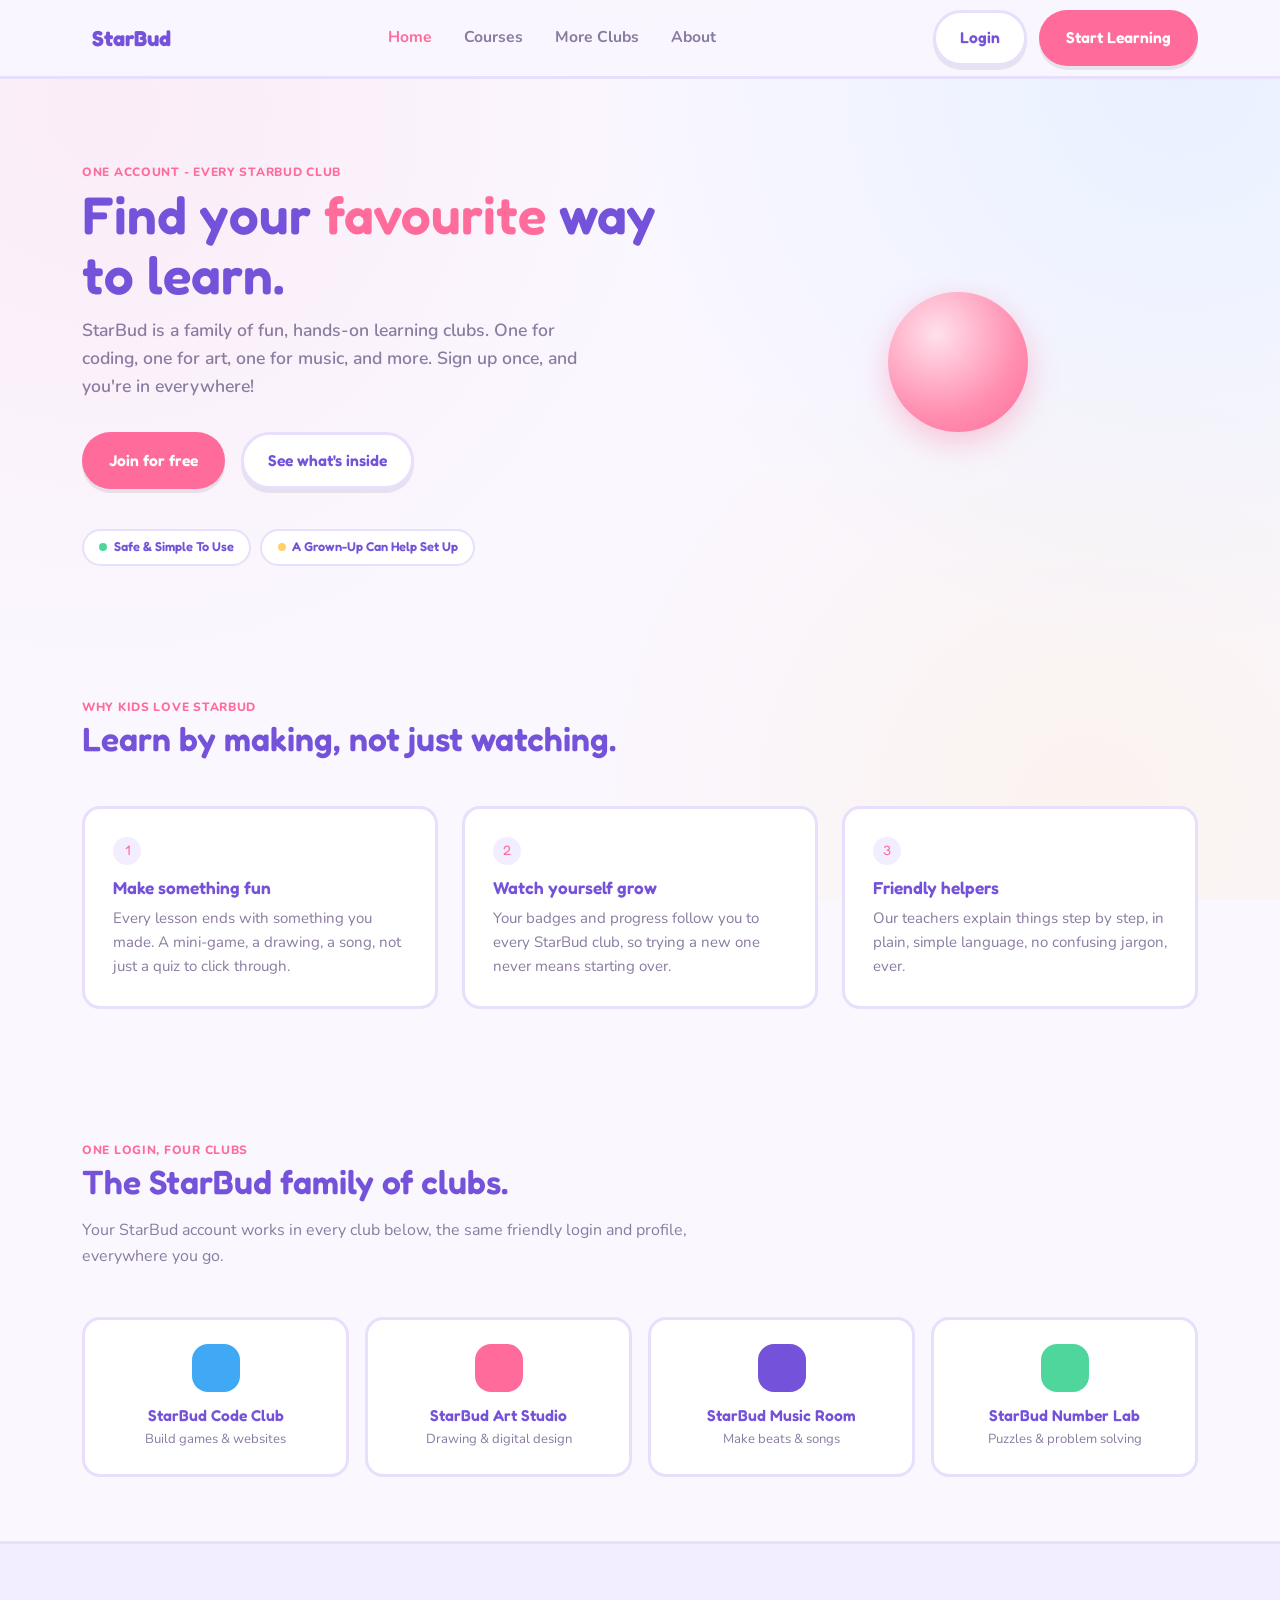
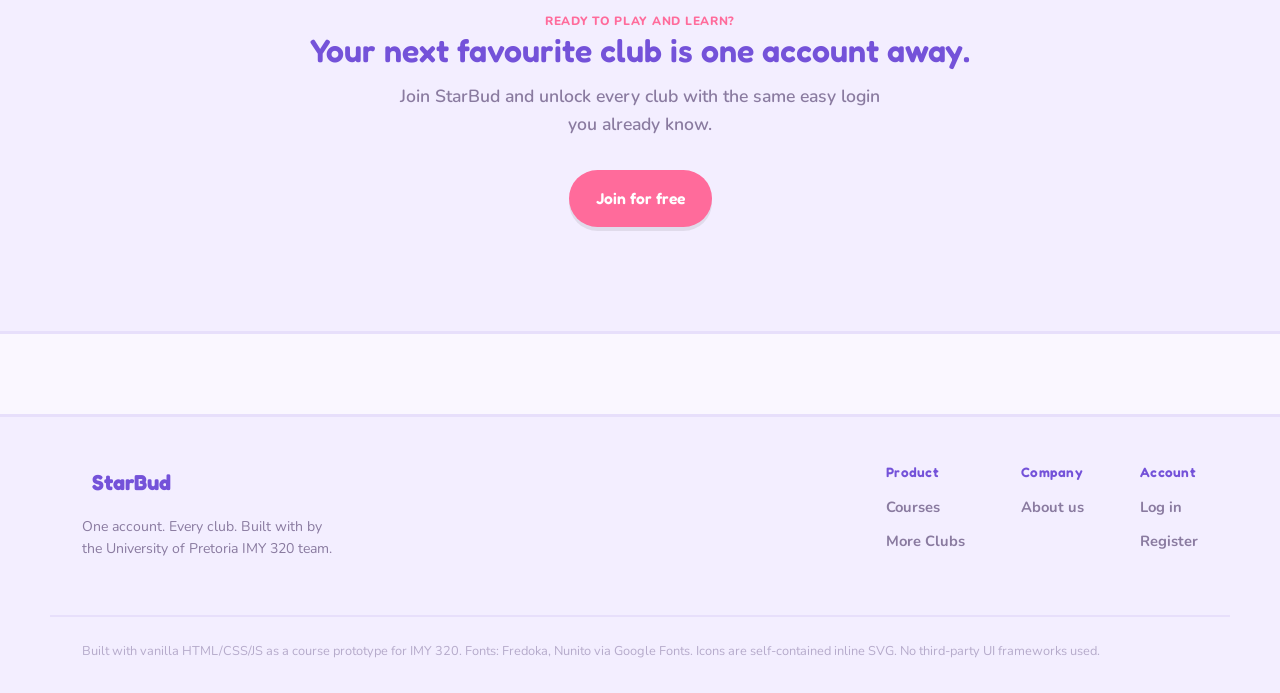
==== commit 966dd421: "Added Favicon, fixed old icons and nav issues, added more filters on the courses page and updates th" ====
--- a/index.html
+++ b/index.html
@@ -15,6 +15,7 @@
 <link rel="stylesheet" href="css/style.css">
 <link rel='stylesheet' href='https://cdn-uicons.flaticon.com/4.0.0/uicons-regular-rounded/css/uicons-regular-rounded.css'>
 <link rel='stylesheet' href='https://cdn-uicons.flaticon.com/4.0.0/uicons-regular-chubby/css/uicons-regular-chubby.css'>
+<link rel="icon" type="image/svg+xml" href="assets/favicon.svg">
 
 </head>
 
@@ -27,7 +28,7 @@
             StarBud
         </a>
         <ul class="nav-links">
-            <li><a href="index.html">Home</a></li>
+            <li><a href="index.html" class="active">Home</a></li>
             <li><a href="courses.html">Courses</a></li>
             <li><a href="index.html#family" >More Clubs</a></li>
             <li><a href="about.html" >About</a></li>
--- a/css/style.css
+++ b/css/style.css
@@ -47,6 +47,12 @@
 * { box-sizing: border-box; }
 
 html { scroll-behavior: smooth; }
+
+svg {
+    fill: var(--pink);
+    stroke: var(--purple);
+    color: var(--purple);
+}
 
 body {
     margin: 0;
@@ -886,6 +892,10 @@
     background: #fff;
 }
 
+.select-input > option{
+    background: #E8D7FF;
+}
+
 .course-list-container {
     display: flex;
     flex-direction: column;
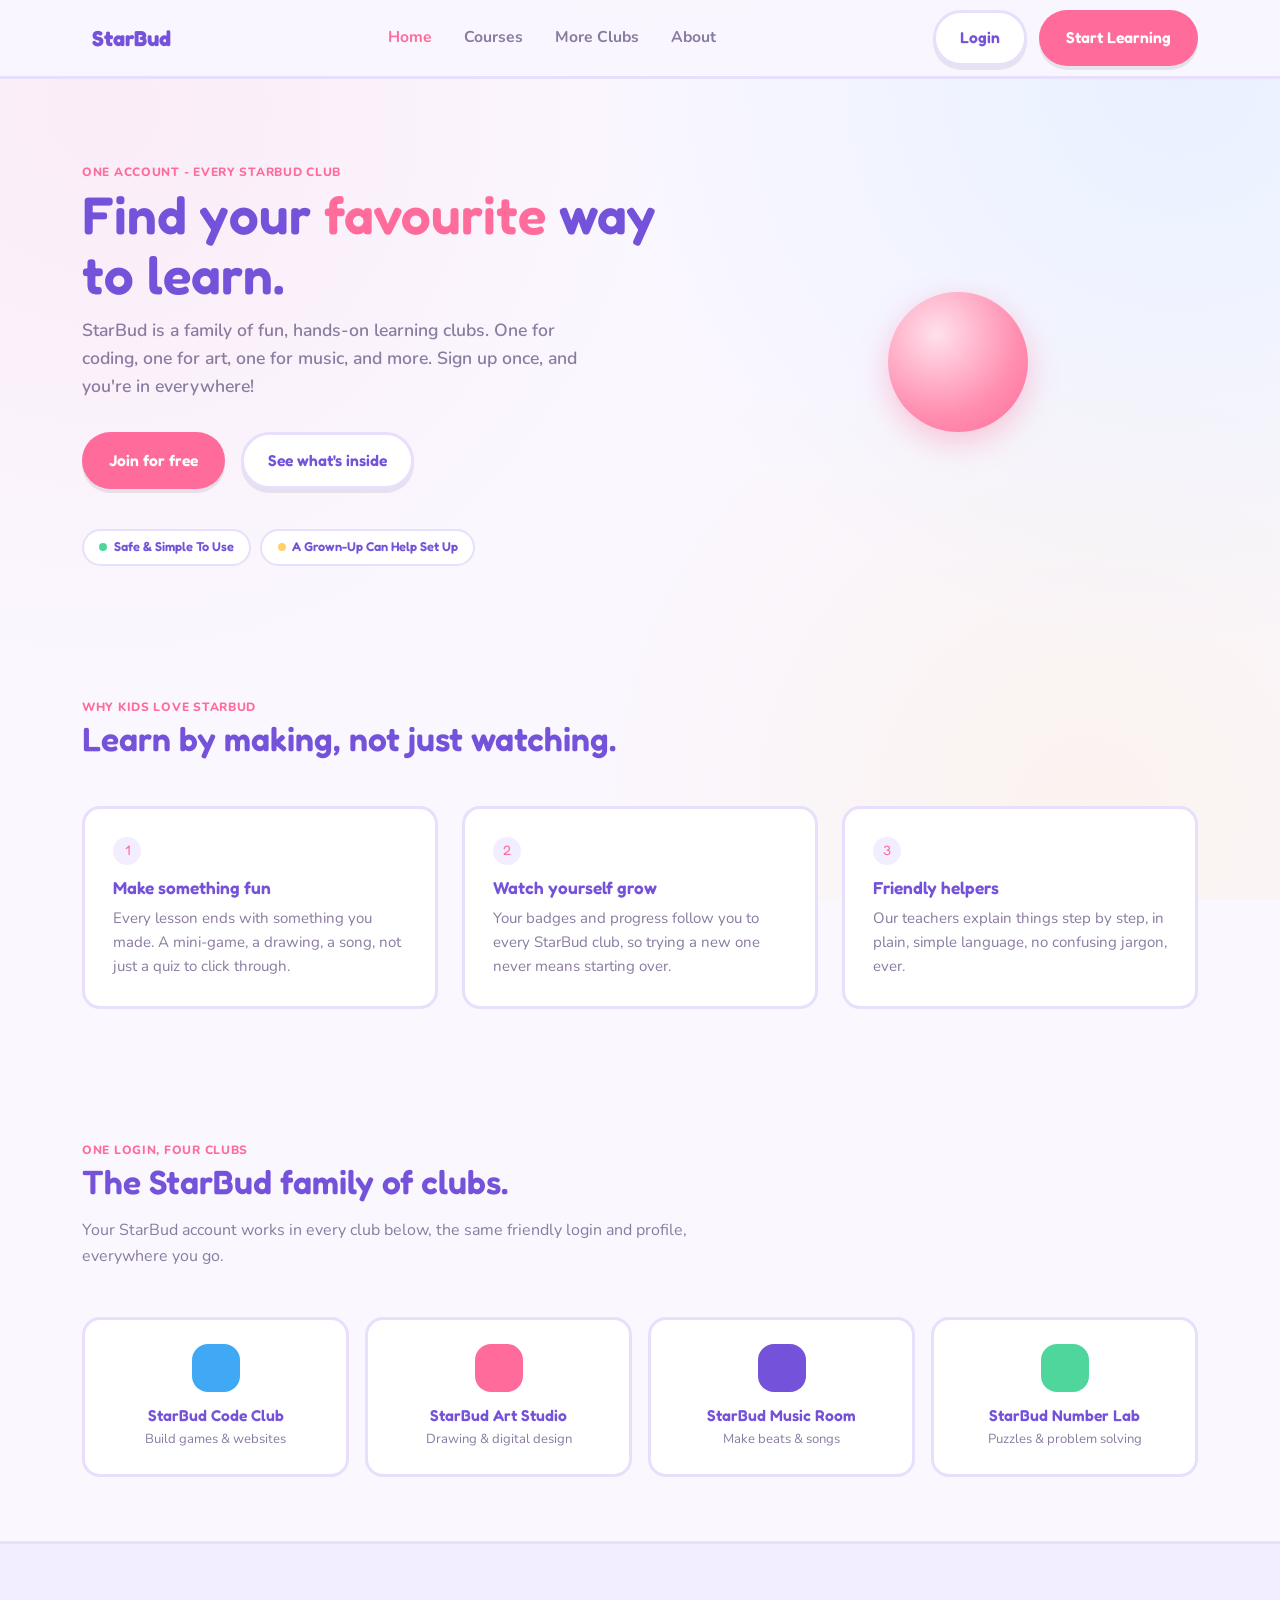
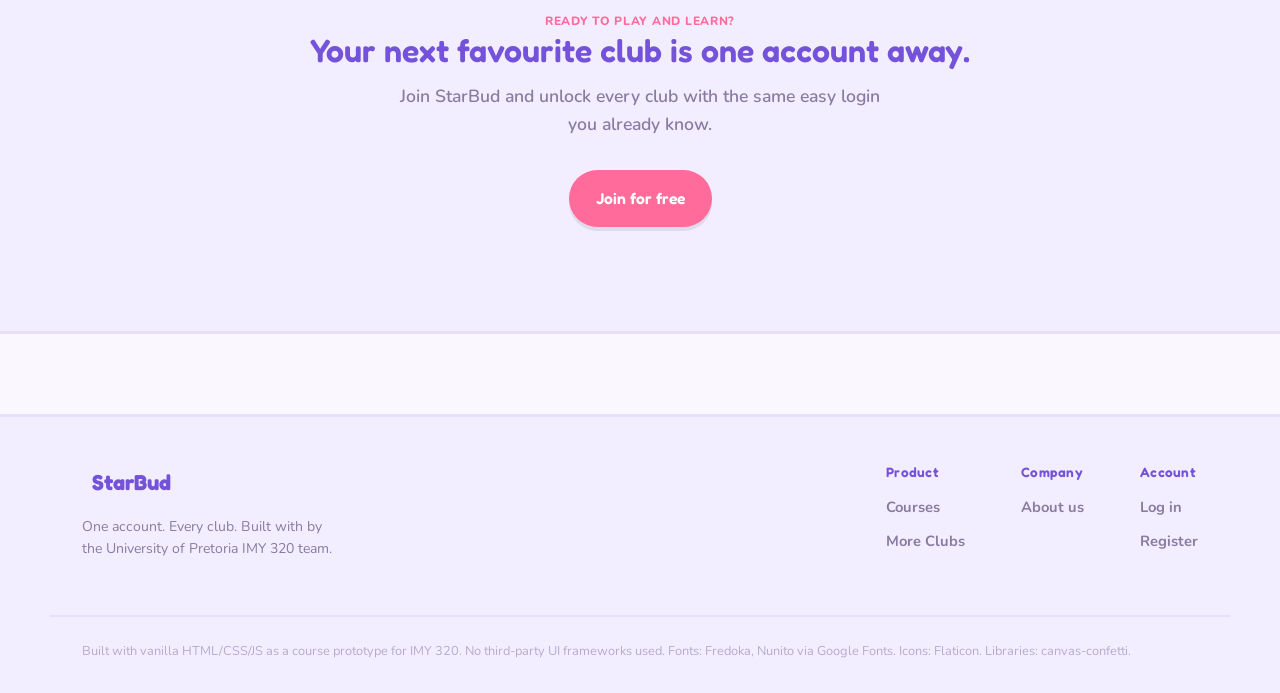
==== commit aa7953b8: "Final check through for part B, complete" ====
--- a/index.html
+++ b/index.html
@@ -177,7 +177,7 @@
         </div>
     </div>
     <div class="wrap footer-note">
-        Built with vanilla HTML/CSS/JS as a course prototype for IMY 320. Fonts: Fredoka, Nunito via Google Fonts. Icons are self-contained inline SVG. No third-party UI frameworks used.
+        Built with vanilla HTML/CSS/JS as a course prototype for IMY 320. No third-party UI frameworks used. Fonts: Fredoka, Nunito via Google Fonts. Icons: Flaticon. Libraries: canvas-confetti.
     </div>
 </footer>
 
--- a/css/style.css
+++ b/css/style.css
@@ -3,6 +3,7 @@
 Livia Webber u24607852
 Joanna Reardon u24597652
 */
+
 
 @import url('https://fonts.googleapis.com/css2?family=Fredoka:wght@500;600;700&family=Nunito:wght@400;600;700;800&display=swap');
 @import url('https://cdn-uicons.flaticon.com/4.0.0/uicons-regular-rounded/css/uicons-regular-rounded.css');
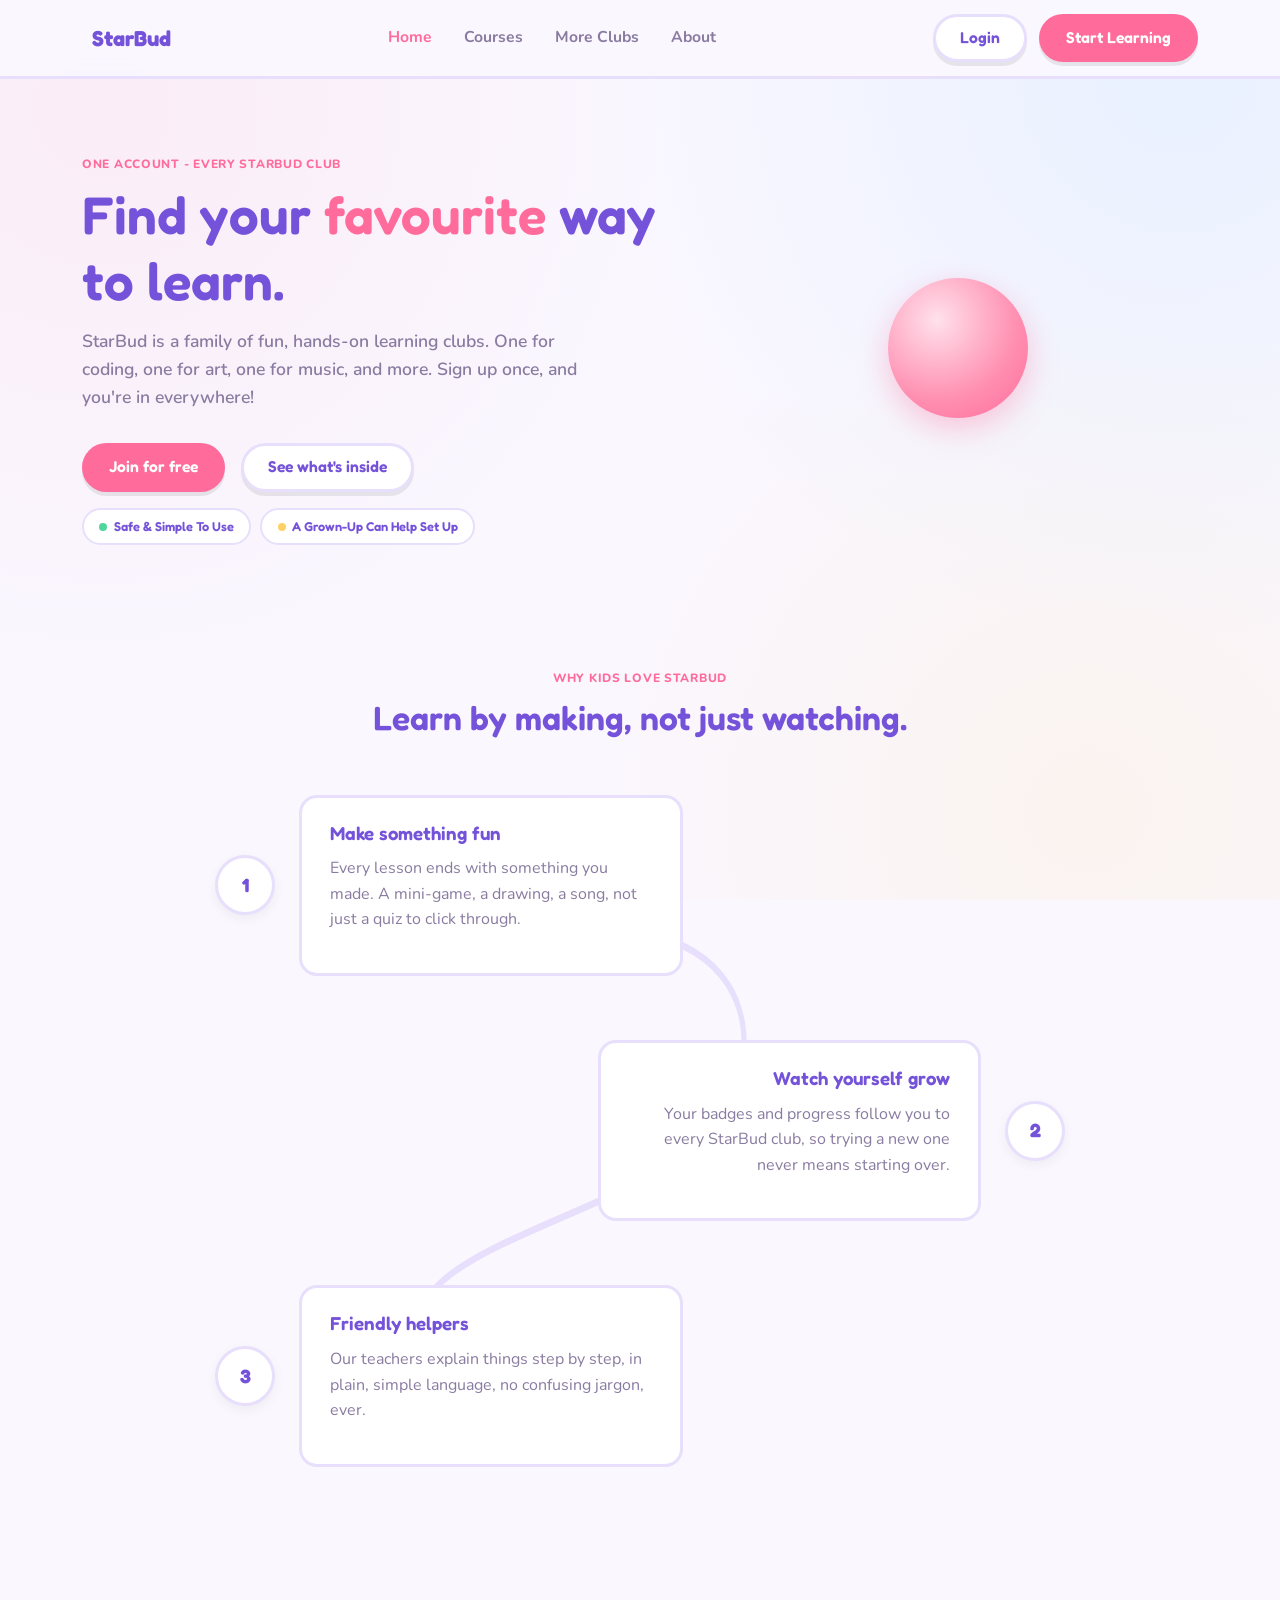
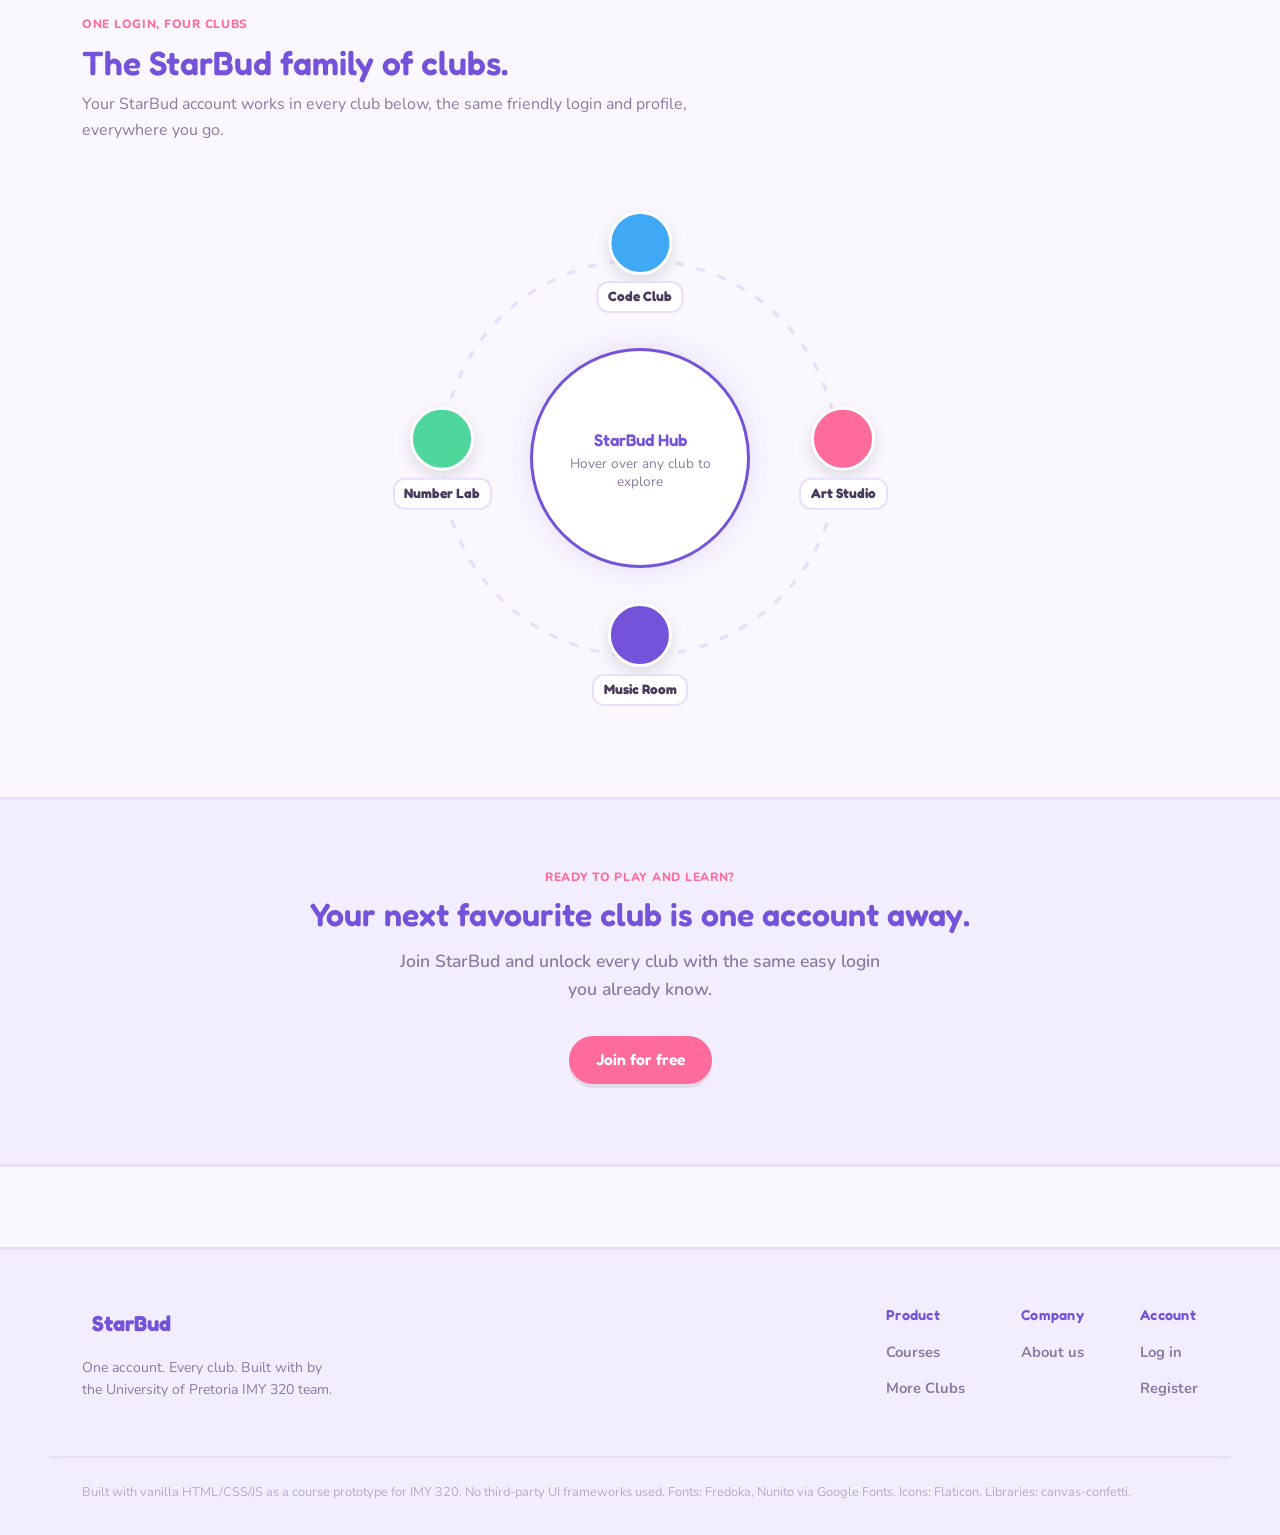
==== commit 6f90c585: "Changed some of the interactibles to have cool effects like roadmaps etc so they dont feel like link" ====
--- a/index.html
+++ b/index.html
@@ -69,66 +69,91 @@
     </div>
 </header>
 
-<section class="section" id="courses">
+<section class="section roadmap-section" id="courses">
+    <div class="wrap">
+        <div class="section-head text-center">
+            <span class="eyebrow">Why kids love StarBud</span>
+            <h2>Learn by making, not just watching.</h2>
+        </div>
+
+        <div class="roadmap-zigzag-container">
+            <svg class="roadmap-svg" viewBox="0 0 800 500" preserveAspectRatio="none">
+                <path class="roadmap-path-bg" d="M 223,120 C 543,60 511,211 478,236 C 445,310 82,337 231,420" />
+                <path class="roadmap-path-fill" id="roadmapPathFill" d="M 223,120 C 543,60 511,211 478,236 C 445,310 82,337 231,420" />
+            </svg>
+
+            <div class="roadmap-zigzag-steps">
+                <div class="zigzag-step step-left" data-step="1">
+                    <div class="roadmap-node">1</div>
+                    <div class="roadmap-card">
+                        <h3>Make something fun</h3>
+                        <p>Every lesson ends with something you made. A mini-game, a drawing, a song, not just a quiz to click through.</p>
+                    </div>
+                </div>
+
+                <div class="zigzag-step step-right" data-step="2">
+                    <div class="roadmap-node">2</div>
+                    <div class="roadmap-card">
+                        <h3>Watch yourself grow</h3>
+                        <p>Your badges and progress follow you to every StarBud club, so trying a new one never means starting over.</p>
+                    </div>
+                </div>
+
+                <div class="zigzag-step step-left" data-step="3">
+                    <div class="roadmap-node">3</div>
+                    <div class="roadmap-card">
+                        <h3>Friendly helpers</h3>
+                        <p>Our teachers explain things step by step, in plain, simple language, no confusing jargon, ever.</p>
+                    </div>
+                </div>
+            </div>
+        </div>
+    </div>
+</section>
+
+<section class="section" id="family">
     <div class="wrap">
         <div class="section-head">
-        <span class="eyebrow">Why kids love StarBud</span>
-        <h2>Learn by making, not just watching.</h2>
-        </div>
-        <div class="grid-3">
-        <div class="card">
-            <span class="num">1</span>
-            <h3>Make something fun</h3>
-            <p>Every lesson ends with something you made. A mini-game, a drawing, a song, not just a quiz to click through.</p>
-        </div>
-        <div class="card">
-            <span class="num">2</span>
-            <h3>Watch yourself grow</h3>
-            <p>Your badges and progress follow you to every StarBud club, so trying a new one never means starting over.</p>
-        </div>
-        <div class="card">
-            <span class="num">3</span>
-            <h3>Friendly helpers</h3>
-            <p>Our teachers explain things step by step, in plain, simple language, no confusing jargon, ever.</p>
-        </div>
-        </div>
-    </div>
-</section>
-
-<section class="section" id="family">
-    <div class="wrap">
-        <div class="section-head">
-        <span class="eyebrow">One login, four clubs</span>
-        <h2>The StarBud family of clubs.</h2>
-        <p>Your StarBud account works in every club below, the same friendly login and profile, everywhere you go.</p>
-        </div>
-        <div class="site-family">
-        <div class="family-card">
-            <div class="family-icon" style="background:var(--blue-deep);"><i class="fi fi-rr-browser"></i></div>
-            <h4>StarBud Code Club</h4>
-            <p>Build games & websites</p>
-        </div>
-        <div class="family-card">
-            <div class="family-icon" style="background:var(--pink-deep);">
-                <i class="fi fi-rr-palette"></i>
-            </div>
-            <h4>StarBud Art Studio</h4>
-            <p>Drawing & digital design</p>
-        </div>
-        <div class="family-card">
-            <div class="family-icon" style="background:var(--purple-deep);">
-                <i class="fi fi-rr-microphone"></i>
-            </div>
-            <h4>StarBud Music Room</h4>
-            <p>Make beats & songs</p>
-        </div>
-        <div class="family-card">
-            <div class="family-icon" style="background:var(--mint-deep);">
-                <i class="fi fi-rr-calculator"></i>
-            </div>
-            <h4>StarBud Number Lab</h4>
-            <p>Puzzles & problem solving</p>
-        </div>
+            <span class="eyebrow">One login, four clubs</span>
+            <h2>The StarBud family of clubs.</h2>
+            <p>Your StarBud account works in every club below, the same friendly login and profile, everywhere you go.</p>
+        </div>
+
+        <div class="orbital-container">
+            <!-- Outer Ring & Nodes spin together ONCE when scrolled into view -->
+            <div class="orbital-assembly" id="orbitalAssembly">
+                <svg class="orbital-ring-svg" viewBox="0 0 500 500">
+                    <circle cx="250" cy="250" r="180" class="orbit-path" />
+                </svg>
+
+                <div class="orbital-nodes">
+                    <div class="orbit-node node-code" data-title="StarBud Code Club" data-desc="Build games & websites with easy drag-and-drop code blocks." style="--node-bg: var(--blue-deep);">
+                        <div class="node-icon"><i class="fi fi-rr-browser"></i></div>
+                        <span class="node-label">Code Club</span>
+                    </div>
+                    <div class="orbit-node node-art" data-title="StarBud Art Studio" data-desc="Explore digital drawing, animation, and graphic design." style="--node-bg: var(--pink-deep);">
+                        <div class="node-icon"><i class="fi fi-rr-palette"></i></div>
+                        <span class="node-label">Art Studio</span>
+                    </div>
+                    <div class="orbit-node node-music" data-title="StarBud Music Room" data-desc="Create beats, synthesize sounds, and compose your own songs." style="--node-bg: var(--purple-deep);">
+                        <div class="node-icon"><i class="fi fi-rr-microphone"></i></div>
+                        <span class="node-label">Music Room</span>
+                    </div>
+                    <div class="orbit-node node-number" data-title="StarBud Number Lab" data-desc="Master math puzzles, logic games, and fun problem solving." style="--node-bg: var(--mint-deep);">
+                        <div class="node-icon"><i class="fi fi-rr-calculator"></i></div>
+                        <span class="node-label">Number Lab</span>
+                    </div>
+                </div>
+            </div>
+
+            <!-- Core stays stationary -->
+            <div class="orbital-core" id="orbitalCore">
+                <div class="core-star"><i class="fi fi-rr-star"></i></div>
+                <div class="core-info">
+                    <h3 id="orbitTitle">StarBud Hub</h3>
+                    <p id="orbitDesc">Hover over any club to explore</p>
+                </div>
+            </div>
         </div>
     </div>
 </section>
--- a/css/style.css
+++ b/css/style.css
@@ -3,7 +3,6 @@
 Livia Webber u24607852
 Joanna Reardon u24597652
 */
-
 
 @import url('https://fonts.googleapis.com/css2?family=Fredoka:wght@500;600;700&family=Nunito:wght@400;600;700;800&display=swap');
 @import url('https://cdn-uicons.flaticon.com/4.0.0/uicons-regular-rounded/css/uicons-regular-rounded.css');
@@ -45,9 +44,13 @@
     --max-w: 1180px;
 }
 
-* { box-sizing: border-box; }
-
-html { scroll-behavior: smooth; }
+* { 
+    box-sizing: border-box; 
+}
+
+html { 
+    scroll-behavior: smooth; 
+}
 
 svg {
     fill: var(--pink);
@@ -73,25 +76,35 @@
 h1, h2, h3, h4 {
     font-family: var(--font-display);
     font-weight: 600;
-    line-height: 1.15;
-    margin: 0 0 0.5em 0;
+    line-height: 1.25;
+    margin: 0 0 0.6em 0;
     letter-spacing: 0;
     color: var(--purple-deep);
 }
 
-p { margin: 0 0 1em 0; color: var(--text-muted); }
-
-a { color: var(--pink-deep); text-decoration: none; }
-
-a:hover { color: var(--purple-deep); }
+p { 
+    margin: 0 0 1em 0; 
+    color: var(--text-muted); 
+}
+
+a { 
+    color: var(--pink-deep); 
+    text-decoration: none; 
+}
+
+a:hover { 
+    color: var(--purple-deep); 
+}
 
 .eyebrow {
+    display: inline-block;
     font-family: var(--font-body);
     font-weight: 800;
     font-size: 0.75rem;
     letter-spacing: 0.06em;
     text-transform: uppercase;
     color: var(--pink-deep);
+    margin-bottom: 0.5rem;
 }
 
 .wrap {
@@ -115,11 +128,12 @@
     color: var(--purple);
 }
 
+/* Header Navigation */
 .site-nav {
     position: sticky;
     top: 0;
     z-index: 50;
-    background: rgba(250, 247, 255, 0.9);
+    background: rgba(250, 247, 255, 0.95);
     backdrop-filter: blur(8px);
     border-bottom: 3px solid var(--line);
 }
@@ -142,22 +156,30 @@
 }
 
 .brand-mark {
-    width: 36px; height: 36px;
+    width: 36px; 
+    height: 36px;
     display: block;
 }
 
 .nav-links {
     display: flex;
+    align-items: center;
     gap: 2rem;
     list-style: none;
-    margin: 0; padding: 0;
+    margin: 0; 
+    padding: 0;
     font-size: 0.98rem;
     font-weight: 700;
 }
 
-.nav-links a { color: var(--text-muted); }
-
-.nav-links a:hover, .nav-links a.active { color: var(--pink-deep); }
+.nav-links a { 
+    color: var(--text-muted); 
+    transition: color 0.15s ease;
+}
+
+.nav-links a:hover, .nav-links a.active { 
+    color: var(--pink-deep); 
+}
 
 .nav-cta {
     display: flex;
@@ -165,6 +187,7 @@
     align-items: center;
 }
 
+/* Standardized Buttons */
 .btn {
     display: inline-flex;
     align-items: center;
@@ -173,17 +196,23 @@
     font-family: var(--font-display);
     font-weight: 600;
     font-size: 0.98rem;
-    padding: 0.8rem 1.5rem;
+    padding: 0.75rem 1.5rem;
     border-radius: 999px;
     border: 3px solid transparent;
     cursor: pointer;
     transition: transform 0.15s ease, box-shadow 0.15s ease, background 0.15s ease;
     box-shadow: 0 4px 0 rgba(0,0,0,0.08);
-}
-
-.btn:hover { transform: translateY(-2px); }
-
-.btn:active { transform: translateY(1px); box-shadow: 0 1px 0 rgba(0,0,0,0.08); }
+    line-height: 1.2;
+}
+
+.btn:hover { 
+    transform: translateY(-2px); 
+}
+
+.btn:active { 
+    transform: translateY(1px); 
+    box-shadow: 0 1px 0 rgba(0,0,0,0.08); 
+}
 
 .btn-primary {
     background: var(--pink-deep);
@@ -201,13 +230,19 @@
     color: var(--purple-deep);
 }
 
-.btn-ghost:hover { border-color: var(--pink-deep); color: var(--pink-deep); }
-
-.btn-block { width: 100%; }
-
+.btn-ghost:hover { 
+    border-color: var(--pink-deep); 
+    color: var(--pink-deep); 
+}
+
+.btn-block { 
+    width: 100%; 
+}
+
+/* Footer Alignment */
 .site-footer {
     border-top: 3px solid var(--line);
-    padding: 3rem 0 2rem;
+    padding: 3.5rem 0 2rem;
     margin-top: 5rem;
     background: var(--bg-raised-2);
 }
@@ -217,7 +252,7 @@
     justify-content: space-between;
     align-items: flex-start;
     flex-wrap: wrap;
-    gap: 2rem;
+    gap: 2.5rem;
 }
 
 .footer-cols {
@@ -228,17 +263,31 @@
 
 .footer-col h4 {
     font-family: var(--font-display);
-    font-size: 0.85rem;
+    font-size: 0.9rem;
     letter-spacing: 0.02em;
     color: var(--purple-deep);
-    margin-bottom: 0.9rem;
-}
-
-.footer-col ul { list-style: none; margin: 0; padding: 0; }
-
-.footer-col li { margin-bottom: 0.5rem; }
-
-.footer-col a { color: var(--text-muted); font-size: 0.92rem; font-weight: 700; }
+    margin-bottom: 1rem;
+}
+
+.footer-col ul { 
+    list-style: none; 
+    margin: 0; 
+    padding: 0; 
+}
+
+.footer-col li { 
+    margin-bottom: 0.6rem; 
+}
+
+.footer-col li:last-child {
+    margin-bottom: 0;
+}
+
+.footer-col a { 
+    color: var(--text-muted); 
+    font-size: 0.92rem; 
+    font-weight: 700; 
+}
 
 .footer-note {
     font-family: var(--font-body);
@@ -249,7 +298,10 @@
     padding-top: 1.5rem;
 }
 
-.footer-note a { color: var(--text-faint); text-decoration: underline; }
+.footer-note a { 
+    color: var(--text-faint); 
+    text-decoration: underline; 
+}
 
 .stamp-row {
     display: flex;
@@ -274,10 +326,12 @@
 }
 
 .stamp .dot {
-    width: 8px; height: 8px;
+    width: 8px; 
+    height: 8px;
     border-radius: 50%;
 }
 
+/* Toast Notifications */
 .toast {
     position: fixed;
     bottom: 1.5rem;
@@ -305,11 +359,11 @@
 }
 
 .toast.error { border-left-color: var(--danger); }
-
 .toast.success { border-left-color: var(--mint-deep); }
 
+/* Hero & General Sections */
 .hero {
-    padding: 5rem 0 4rem;
+    padding: 4.5rem 0 3.5rem;
     position: relative;
     overflow: hidden;
 }
@@ -323,7 +377,7 @@
 
 .hero h1 {
     font-size: clamp(2.3rem, 4.2vw, 3.3rem);
-    margin-bottom: 0.6rem;
+    margin-bottom: 0.8rem;
 }
 
 .hero h1 em {
@@ -339,18 +393,37 @@
     color: var(--text-muted);
 }
 
-.hero-actions { display: flex; gap: 1rem; margin-bottom: 2.5rem; flex-wrap: wrap; }
-
-.section { padding: 4rem 0; }
-
-.section-head { max-width: 640px; margin-bottom: 3rem; }
-
-.section-head h2 { font-size: clamp(1.6rem, 3vw, 2.1rem); }
-
+.hero-actions { 
+    display: flex; 
+    gap: 1rem; 
+    margin-bottom: 1rem; 
+    flex-wrap: wrap; 
+    align-items: center;
+}
+
+.section { 
+    padding: 4rem 0; 
+}
+
+.section-head { 
+    max-width: 640px; 
+    margin-bottom: 2.5rem; 
+}
+
+.section-head h2 { 
+    font-size: clamp(1.6rem, 3vw, 2.1rem); 
+    margin-bottom: 0.5rem;
+}
+
+.section-head p {
+    margin-bottom: 0;
+}
+
+/* Grid Layout Alignment */
 .grid-3 { 
     display: grid; 
     grid-template-columns: repeat(3, 1fr); 
-    gap: 1.5rem; 
+    gap: 1.75rem; 
     align-items: stretch;
 }
 
@@ -359,64 +432,105 @@
     border: 3px solid var(--line);
     border-radius: var(--radius);
     padding: 1.75rem;
-    transition: transform 0.15s ease, border-color 0.15s ease;
     height: 100%;
     display: flex;
     flex-direction: column;
 }
-
-.card:hover { transform: translateY(-4px); border-color: var(--pink); }
 
 .card .num {
     font-family: var(--font-display);
     color: var(--pink-deep);
     font-size: 0.85rem;
-    margin-bottom: 0.8rem;
+    margin-bottom: 1rem;
     display: inline-flex;
     align-items: center;
     justify-content: center;
-    width: 28px; height: 28px;
+    width: 32px; 
+    height: 32px;
     background: var(--bg-raised-2);
     border-radius: 50%;
-}
-
-.card h3 { font-size: 1.08rem; margin-bottom: 0.5rem; }
-
-.card p { margin-bottom: 0; font-size: 0.94rem; }
+    flex-shrink: 0;
+}
+
+.card h3 { 
+    font-size: 1.1rem; 
+    margin-bottom: 0.6rem; 
+}
+
+.card p { 
+    margin-bottom: 0; 
+    font-size: 0.94rem; 
+}
 
 .site-family {
     display: grid;
     grid-template-columns: repeat(4, 1fr);
-    gap: 1rem;
+    gap: 1.25rem;
+    align-items: stretch;
 }
 
 .family-card {
     background: #fff;
     border: 3px solid var(--line);
     border-radius: var(--radius);
-    padding: 1.5rem 1.1rem;
+    padding: 1.75rem 1.25rem;
     text-align: center;
-    transition: border-color 0.15s ease, transform 0.15s ease;
-}
-
-.family-card:hover { border-color: var(--pink); transform: translateY(-4px) rotate(-1deg); }
+    display: flex;
+    flex-direction: column;
+    align-items: center;
+    justify-content: flex-start;
+    height: 100%;
+}
+
+/* Interactive Card Rules (only trigger hover if the card is a link or clickable) */
+a.card,
+a.family-card,
+.card-interactive {
+    cursor: pointer;
+    transition: transform 0.15s ease, border-color 0.15s ease, box-shadow 0.15s ease;
+}
+
+a.card:hover,
+a.family-card:hover,
+.card-interactive:hover {
+    transform: translateY(-4px);
+    border-color: var(--pink-deep);
+    box-shadow: 0 8px 20px rgba(116, 82, 217, 0.08);
+}
+
+.value-card,
+.team-card {
+    cursor: default;
+}
 
 .family-icon {
-    width: 48px; height: 48px;
-    margin: 0 auto 0.9rem;
+    width: 52px; 
+    height: 52px;
+    margin: 0 auto 1rem;
     border-radius: 16px;
-    display: flex; align-items: center; justify-content: center;
+    display: flex; 
+    align-items: center; 
+    justify-content: center;
     font-family: var(--font-display);
     font-weight: 600;
-    font-size: 1.1rem;
+    font-size: 1.2rem;
     color: #fff;
-}
-
-.orbit-node svg, .family-icon svg { display: block; }
-
-.family-card h4 { font-size: 0.98rem; margin-bottom: 0.25rem; }
-
-.family-card p { font-size: 0.82rem; margin-bottom: 0; }
+    flex-shrink: 0;
+}
+
+.orbit-node svg, .family-icon svg { 
+    display: block; 
+}
+
+.family-card h4 { 
+    font-size: 1rem; 
+    margin-bottom: 0.35rem; 
+}
+
+.family-card p { 
+    font-size: 0.85rem; 
+    margin-bottom: 0; 
+}
 
 .cta-band {
     border-top: 3px solid var(--line);
@@ -426,19 +540,21 @@
     background: var(--bg-raised-2);
 }
 
-.cta-band h2 { font-size: clamp(1.5rem, 3vw, 2rem); margin-bottom: 0.75rem; }
-
-.cta-band .hero-sub { margin: 0 auto 2rem; text-align: center; }
-
-.cta-band .hero-actions { justify-content: center; }
-
-@media (max-width: 860px) {
-    .hero .wrap { grid-template-columns: 1fr; }
-    .grid-3 { grid-template-columns: 1fr; }
-    .site-family { grid-template-columns: repeat(2, 1fr); }
-    .starbud-visual { max-width: 280px; }
-}
-
+.cta-band h2 { 
+    font-size: clamp(1.5rem, 3vw, 2rem); 
+    margin-bottom: 0.75rem; 
+}
+
+.cta-band .hero-sub { 
+    margin: 0 auto 2rem; 
+    text-align: center; 
+}
+
+.cta-band .hero-actions { 
+    justify-content: center; 
+}
+
+/* Animations */
 @keyframes spin { to { transform: rotate(360deg); } }
 
 @keyframes bob {
@@ -486,6 +602,7 @@
     animation: bob 3.5s ease-in-out infinite;
 }
 
+/* Auth Page Layout */
 .auth-shell {
     min-height: calc(100vh - 76px);
     display: grid;
@@ -505,11 +622,18 @@
     justify-content: space-between;
 }
 
-.auth-side-top .eyebrow { margin-bottom: 1rem; }
-
-.auth-side h2 { font-size: 1.9rem; max-width: 20ch; }
-
-.auth-side p { max-width: 34ch; font-weight: 600; }
+.auth-side-top .eyebrow { margin-bottom: 0.75rem; }
+
+.auth-side h2 { 
+    font-size: 1.9rem; 
+    max-width: 20ch; 
+    margin-bottom: 0.8rem;
+}
+
+.auth-side p { 
+    max-width: 34ch; 
+    font-weight: 600; 
+}
 
 .auth-quote {
     font-family: var(--font-body);
@@ -562,7 +686,7 @@
 
 .auth-tab.active { background: var(--pink-deep); color: #fff; }
 
-.field { margin-bottom: 1.2rem; }
+.field { margin-bottom: 1.25rem; }
 
 .field label {
     display: flex;
@@ -591,9 +715,7 @@
 }
 
 .field input::placeholder { color: var(--text-faint); font-weight: 400; }
-
 .field input:focus { border-color: var(--blue-deep); outline: none; }
-
 .field input.invalid { border-color: var(--danger); }
 
 .field-error {
@@ -610,9 +732,11 @@
 
 .field-pw-toggle {
     position: absolute;
-    right: 0.9rem; top: 50%;
+    right: 0.9rem; 
+    top: 50%;
     transform: translateY(-50%);
-    background: none; border: none;
+    background: none; 
+    border: none;
     color: var(--purple);
     cursor: pointer;
     font-size: 0.8rem;
@@ -622,9 +746,21 @@
 
 .field-pw-toggle:hover { color: var(--pink-deep); }
 
-.field-row { display: flex; justify-content: space-between; align-items: center; margin-bottom: 1.25rem; }
-
-.checkbox-row { display: flex; align-items: center; gap: 0.5rem; font-size: 0.88rem; font-weight: 700; color: var(--text-muted); }
+.field-row { 
+    display: flex; 
+    justify-content: space-between; 
+    align-items: center; 
+    margin-bottom: 1.25rem; 
+}
+
+.checkbox-row { 
+    display: flex; 
+    align-items: center; 
+    gap: 0.5rem; 
+    font-size: 0.88rem; 
+    font-weight: 700; 
+    color: var(--text-muted); 
+}
 
 .checkbox-row input { width: 18px; height: 18px; accent-color: var(--pink-deep); }
 
@@ -691,31 +827,40 @@
     font-family: var(--font-body);
 }
 
-@media (max-width: 900px) {
-    .auth-shell { grid-template-columns: 1fr; }
-    .auth-side { display: none; }
-}
-
+/* About Page Spacing */
 .about-hero {
-    padding: 5rem 0 3rem;
+    padding: 4.5rem 0 3.5rem;
     border-bottom: 3px solid var(--line);
 }
 
-.about-hero h1 { font-size: clamp(2rem, 4vw, 2.6rem); max-width: 18ch; }
-
-.about-lead { font-size: 1.12rem; max-width: 60ch; font-weight: 600; }
+.about-hero h1 { 
+    font-size: clamp(2rem, 4vw, 2.6rem); 
+    max-width: 18ch; 
+    margin-bottom: 0.8rem;
+}
+
+.about-lead { 
+    font-size: 1.12rem; 
+    max-width: 60ch; 
+    font-weight: 600; 
+    margin-bottom: 0;
+}
 
 .value-grid {
     display: grid;
     grid-template-columns: repeat(2, 1fr);
-    gap: 1.25rem;
+    gap: 1.5rem;
+    align-items: stretch;
 }
 
 .value-card {
-    padding: 1.6rem;
+    padding: 1.75rem;
     border: 3px solid var(--line);
     border-radius: var(--radius);
     background: #fff;
+    height: 100%;
+    display: flex;
+    flex-direction: column;
 }
 
 .value-card .num {
@@ -723,45 +868,79 @@
     color: #fff;
     background: var(--pink-deep);
     font-size: 0.8rem;
-    width: 28px; height: 28px;
+    width: 30px; 
+    height: 30px;
     border-radius: 50%;
-    display: inline-flex; align-items: center; justify-content: center;
-}
-
-.value-card h3 { margin: 0.7rem 0 0.4rem; font-size: 1.12rem; }
-
-.value-card p { font-size: 0.94rem; margin-bottom: 0; }
-
-.timeline { border-left: 3px solid var(--line); padding-left: 2rem; margin-left: 0.4rem; }
-
-.timeline-item { position: relative; padding-bottom: 2.2rem; }
+    display: inline-flex; 
+    align-items: center; 
+    justify-content: center;
+    flex-shrink: 0;
+}
+
+.value-card h3 { 
+    margin: 0.8rem 0 0.4rem; 
+    font-size: 1.12rem; 
+}
+
+.value-card p { 
+    font-size: 0.94rem; 
+    margin-bottom: 0; 
+}
+
+.timeline { 
+    border-left: 3px solid var(--line); 
+    padding-left: 2rem; 
+    margin-left: 0.4rem; 
+}
+
+.timeline-item { 
+    position: relative; 
+    padding-bottom: 2.2rem; 
+}
 
 .timeline-item:last-child { padding-bottom: 0; }
 
 .timeline-item::before {
     content: '';
     position: absolute;
-    left: -2.55rem; top: 0.3rem;
-    width: 14px; height: 14px;
+    left: -2.55rem; 
+    top: 0.3rem;
+    width: 14px; 
+    height: 14px;
     border-radius: 50%;
     background: var(--pink-deep);
     border: 3px solid #fff;
     box-shadow: 0 0 0 2px var(--pink);
 }
 
-.timeline-year { font-family: var(--font-display); font-size: 0.8rem; font-weight: 600; color: var(--pink-deep); }
-
-.timeline-item h4 { margin: 0.3rem 0 0.3rem; font-size: 1.05rem; }
-
-.timeline-item p { font-size: 0.92rem; margin-bottom: 0; max-width: 55ch; }
+.timeline-year { 
+    font-family: var(--font-display); 
+    font-size: 0.85rem; 
+    font-weight: 600; 
+    color: var(--pink-deep); 
+}
+
+.timeline-item h4 { 
+    margin: 0.3rem 0 0.3rem; 
+    font-size: 1.05rem; 
+}
+
+.timeline-item p { 
+    font-size: 0.92rem; 
+    margin-bottom: 0; 
+    max-width: 55ch; 
+}
 
 .team-grid {
     display: grid;
     grid-template-columns: repeat(4, 1fr);
     gap: 1.5rem;
-}
-
-.team-card { text-align: left; }
+    align-items: stretch;
+}
+
+.team-card { 
+    text-align: left; 
+}
 
 .team-avatar {
     width: 100%;
@@ -770,21 +949,26 @@
     background: var(--bg-raised-2);
     border: 3px solid var(--line);
     margin-bottom: 0.9rem;
-    display: flex; align-items: center; justify-content: center;
+    display: flex; 
+    align-items: center; 
+    justify-content: center;
     font-family: var(--font-display);
     font-size: 1.8rem;
     color: var(--pink-deep);
 }
 
-.team-card h4 { font-size: 0.98rem; margin-bottom: 0.15rem; }
-
-.team-card p { font-size: 0.84rem; margin-bottom: 0; color: var(--text-faint); }
-
-@media (max-width: 860px) {
-    .value-grid { grid-template-columns: 1fr; }
-    .team-grid { grid-template-columns: repeat(2, 1fr); }
-}
-
+.team-card h4 { 
+    font-size: 0.98rem; 
+    margin-bottom: 0.2rem; 
+}
+
+.team-card p { 
+    font-size: 0.84rem; 
+    margin-bottom: 0; 
+    color: var(--text-faint); 
+}
+
+/* Catalogue Controls Alignment */
 .catalogue-controls {
     display: grid;
     grid-template-columns: 1.8fr 1fr;
@@ -893,14 +1077,14 @@
     background: #fff;
 }
 
-.select-input > option{
+.select-input > option {
     background: #E8D7FF;
 }
 
 .course-list-container {
     display: flex;
     flex-direction: column;
-    gap: 0.85rem;
+    gap: 1rem;
 }
 
 .course-list-item {
@@ -910,12 +1094,12 @@
     background: #fff;
     border: 3px solid var(--line);
     border-radius: var(--radius);
-    padding: 1.1rem 1.6rem;
+    padding: 1.25rem 1.75rem;
     transition: transform 0.18s ease, box-shadow 0.18s ease, border-color 0.18s ease;
     text-decoration: none;
     color: inherit;
     box-shadow: 0 4px 15px rgba(0, 0, 0, 0.03);
-    min-height: 100px;
+    min-height: 96px;
 }
 
 .course-list-item:hover {
@@ -931,14 +1115,14 @@
 }
 
 .course-badge {
-    width: 48px;
-    height: 48px;
+    width: 52px;
+    height: 52px;
     border-radius: 14px;
     display: flex;
     align-items: center;
     justify-content: center;
     color: #fff;
-    font-size: 1.35rem;
+    font-size: 1.4rem;
     flex-shrink: 0;
     line-height: 0;
 }
@@ -950,7 +1134,7 @@
 }
 
 .course-details h3 {
-    margin: 0 0 0.2rem 0;
+    margin: 0 0 0.25rem 0;
     font-family: var(--font-display);
     font-size: 1.15rem;
     color: var(--purple-deep);
@@ -973,7 +1157,7 @@
     font-family: var(--font-display);
     font-size: 0.8rem;
     font-weight: 600;
-    padding: 0.35rem 0.85rem;
+    padding: 0.4rem 0.9rem;
     border-radius: 999px;
     background: var(--bg-raised-2);
     color: var(--purple-deep);
@@ -1002,6 +1186,7 @@
     transform: translateX(3px);
 }
 
+/* Course Detail Alignment */
 .detail-top-nav {
     display: flex;
     justify-content: space-between;
@@ -1026,7 +1211,7 @@
     background: #fff;
     border: 3px solid var(--line);
     border-radius: var(--radius);
-    padding: 2rem;
+    padding: 2.25rem;
     box-shadow: 0 10px 30px rgba(116, 82, 217, 0.05);
 }
 
@@ -1098,11 +1283,335 @@
     font-size: 0.95rem;
 }
 
+/* Media Queries */
+@media (max-width: 900px) {
+    .auth-shell { grid-template-columns: 1fr; }
+    .auth-side { display: none; }
+}
+
 @media (max-width: 860px) {
-    .catalogue-controls {
-        grid-template-columns: 1fr;
+    .hero .wrap { grid-template-columns: 1fr; gap: 2rem; }
+    .grid-3 { grid-template-columns: 1fr; }
+    .site-family { grid-template-columns: repeat(2, 1fr); }
+    .starbud-visual { max-width: 280px; }
+    .value-grid { grid-template-columns: 1fr; }
+    .team-grid { grid-template-columns: repeat(2, 1fr); }
+    .catalogue-controls { grid-template-columns: 1fr; }
+    .detail-grid { grid-template-columns: 1fr; }
+}
+
+.text-center {
+    text-align: center;
+    margin-left: auto;
+    margin-right: auto;
+}
+
+.roadmap-zigzag-container {
+    position: relative;
+    padding: 1rem 0;
+    max-width: 850px;
+    margin: 0 auto;
+}
+
+.roadmap-svg {
+    position: absolute;
+    top: 0;
+    left: 0;
+    width: 100%;
+    height: 100%;
+    z-index: 1;
+    pointer-events: none;
+    overflow: visible;
+}
+
+.roadmap-path-bg {
+    fill: none;
+    stroke: var(--line);
+    stroke-width: 5;
+    stroke-linecap: round;
+    stroke-linejoin: round;
+}
+
+.roadmap-path-fill {
+    fill: none;
+    stroke: var(--pink-deep);
+    stroke-width: 5;
+    stroke-linecap: round;
+    stroke-linejoin: round;
+    transition: stroke-dashoffset 0.1s linear;
+}
+
+.roadmap-zigzag-steps {
+    position: relative;
+    z-index: 2;
+    display: flex;
+    flex-direction: column;
+    gap: 4rem;
+}
+
+.zigzag-step {
+    display: flex;
+    align-items: center;
+    gap: 1.5rem;
+    width: 55%;
+    opacity: 0.3;
+    transform: translateY(25px);
+    transition: opacity 0.4s ease, transform 0.4s ease;
+}
+
+.zigzag-step.step-left {
+    align-self: flex-start;
+    flex-direction: row;
+}
+
+.zigzag-step.step-right {
+    align-self: flex-end;
+    flex-direction: row-reverse;
+    text-align: right;
+}
+
+.zigzag-step.active {
+    opacity: 1;
+    transform: translateY(0);
+}
+
+.zigzag-step .roadmap-node {
+    width: 60px;
+    height: 60px;
+    border-radius: 50%;
+    background: #ffffff;
+    border: 3px solid var(--line);
+    color: var(--purple-deep);
+    font-family: var(--font-display);
+    font-weight: 700;
+    font-size: 1.2rem;
+    display: flex;
+    align-items: center;
+    justify-content: center;
+    flex-shrink: 0;
+    box-shadow: 0 4px 12px rgba(0,0,0,0.05);
+    transition: all 0.3s ease;
+}
+
+.zigzag-step.active .roadmap-node {
+    border-color: var(--pink-deep);
+    background: var(--pink-deep);
+    color: #ffffff;
+    transform: scale(1.15);
+    box-shadow: 0 0 20px rgba(255, 107, 155, 0.4);
+}
+
+.zigzag-step .roadmap-card {
+    background: #ffffff;
+    border: 3px solid var(--line);
+    border-radius: var(--radius);
+    padding: 1.5rem 1.75rem;
+    flex: 1;
+    transition: all 0.3s ease;
+}
+
+.zigzag-step.active .roadmap-card {
+    border-color: var(--purple-deep);
+    box-shadow: 0 10px 25px rgba(116, 82, 217, 0.1);
+}
+
+@media (max-width: 768px) {
+    .roadmap-svg { display: none; }
+    .zigzag-step { width: 100% !important; align-self: stretch !important; flex-direction: row !important; text-align: left !important; }
+}
+
+/* --- TASK 4: Interactive Orbital Display --- */
+.orbital-container {
+    position: relative;
+    width: 100%;
+    max-width: 550px;
+    height: 550px;
+    margin: 2rem auto 0;
+    display: flex;
+    align-items: center;
+    justify-content: center;
+}
+
+/* Outer Orbit Assembly Wrapper */
+.orbital-assembly {
+    position: absolute;
+    top: 0;
+    left: 0;
+    width: 100%;
+    height: 100%;
+    transform-origin: center center;
+}
+
+/* Fast Record Spin — Exactly 1 Full Turn (360 deg) */
+.orbital-assembly.spin-in {
+    animation: cdSpinSnap 0.8s cubic-bezier(0.16, 1, 0.3, 1) forwards;
+}
+
+@keyframes cdSpinSnap {
+    0% {
+        transform: rotate(0deg) scale(0.6);
+        opacity: 0;
     }
-    .detail-grid {
-        grid-template-columns: 1fr;
+    100% {
+        transform: rotate(360deg) scale(1);
+        opacity: 1;
     }
-}+}
+
+/* Orbit SVG Line */
+.orbital-ring-svg {
+    position: absolute;
+    top: 0;
+    left: 0;
+    width: 100%;
+    height: 100%;
+    pointer-events: none;
+}
+
+.orbit-path {
+    fill: none;
+    stroke: var(--line);
+    stroke-width: 3;
+    stroke-dasharray: 8 12;
+    animation: moveOrbitDots 20s linear infinite;
+}
+
+@keyframes moveOrbitDots {
+    from {
+        stroke-dashoffset: 0;
+    }
+    to {
+        stroke-dashoffset: 200;
+    }
+}
+
+.orbital-core {
+    width: 220px;
+    height: 220px;
+    background: #ffffff;
+    border: 3px solid var(--purple-deep);
+    border-radius: 50%;
+    display: flex;
+    flex-direction: column;
+    align-items: center;
+    justify-content: center;
+    text-align: center;
+    padding: 1.5rem;
+    z-index: 3;
+    box-shadow: 0 0 30px rgba(116, 82, 217, 0.15);
+    transition: background-color 0.3s ease, border-color 0.3s ease, color 0.3s ease, transform 0.3s ease;
+}
+
+.core-star {
+    font-size: 2.2rem;
+    color: var(--pink-deep);
+    margin-bottom: 0.25rem;
+    transition: color 0.3s ease;
+}
+
+.core-info h3 {
+    font-size: 1.05rem;
+    margin-bottom: 0.3rem;
+    color: var(--purple-deep);
+    transition: color 0.3s ease;
+}
+
+.core-info p {
+    font-size: 0.85rem;
+    margin: 0;
+    color: var(--text-muted);
+    line-height: 1.3;
+    transition: color 0.3s ease;
+}
+
+.orbital-core.active-hover {
+    box-shadow: 0 12px 35px rgba(0, 0, 0, 0.2);
+}
+
+.orbital-core.active-hover .core-star {
+    color: #ffffff !important;
+}
+
+.orbital-core.active-hover .core-info h3,
+.orbital-core.active-hover .core-info p {
+    color: #ffffff !important;
+}
+
+.orbital-nodes {
+    position: absolute;
+    width: 100%;
+    height: 100%;
+    z-index: 4;
+}
+
+.orbit-node {
+    position: absolute;
+    display: flex;
+    flex-direction: column;
+    align-items: center;
+    cursor: pointer;
+    transition: transform 0.3s ease;
+}
+
+.node-code   { top: 5%; left: 50%; transform: translateX(-50%); }
+.node-art    { top: 50%; right: 5%; transform: translateY(-50%); }
+.node-music  { bottom: 5%; left: 50%; transform: translateX(-50%); }
+.node-number { top: 50%; left: 5%; transform: translateY(-50%); }
+
+.node-icon {
+    width: 64px;
+    height: 64px;
+    background: var(--node-bg, var(--purple-deep));
+    border: 3px solid #ffffff;
+    border-radius: 50%;
+    display: flex;
+    align-items: center;
+    justify-content: center;
+    color: #ffffff;
+    font-size: 1.5rem;
+    box-shadow: 0 6px 16px rgba(0,0,0,0.12);
+    transition: transform 0.3s cubic-bezier(0.175, 0.885, 0.32, 1.275), box-shadow 0.3s ease;
+}
+
+.node-label {
+    margin-top: 0.4rem;
+    font-size: 0.85rem;
+    font-weight: 700;
+    font-family: var(--font-display);
+    background: #ffffff;
+    padding: 0.2rem 0.6rem;
+    border-radius: 12px;
+    border: 2px solid var(--line);
+    white-space: nowrap;
+}
+
+.orbit-node:hover .node-icon,
+.orbit-node.active .node-icon {
+    transform: scale(1.25);
+    box-shadow: 0 0 20px var(--node-bg);
+}
+
+@media (max-width: 600px) {
+    .orbital-container {
+        height: auto;
+        flex-direction: column;
+        gap: 1.5rem;
+    }
+    .orbital-assembly {
+        position: relative;
+        transform: none !important;
+        animation: none !important;
+    }
+    .orbital-ring-svg { display: none; }
+    .orbital-nodes {
+        position: relative;
+        display: grid;
+        grid-template-columns: 1fr 1fr;
+        gap: 1rem;
+    }
+    .node-code, .node-art, .node-music, .node-number {
+        position: relative;
+        top: auto; left: auto; right: auto; bottom: auto;
+        transform: none !important;
+    }
+}
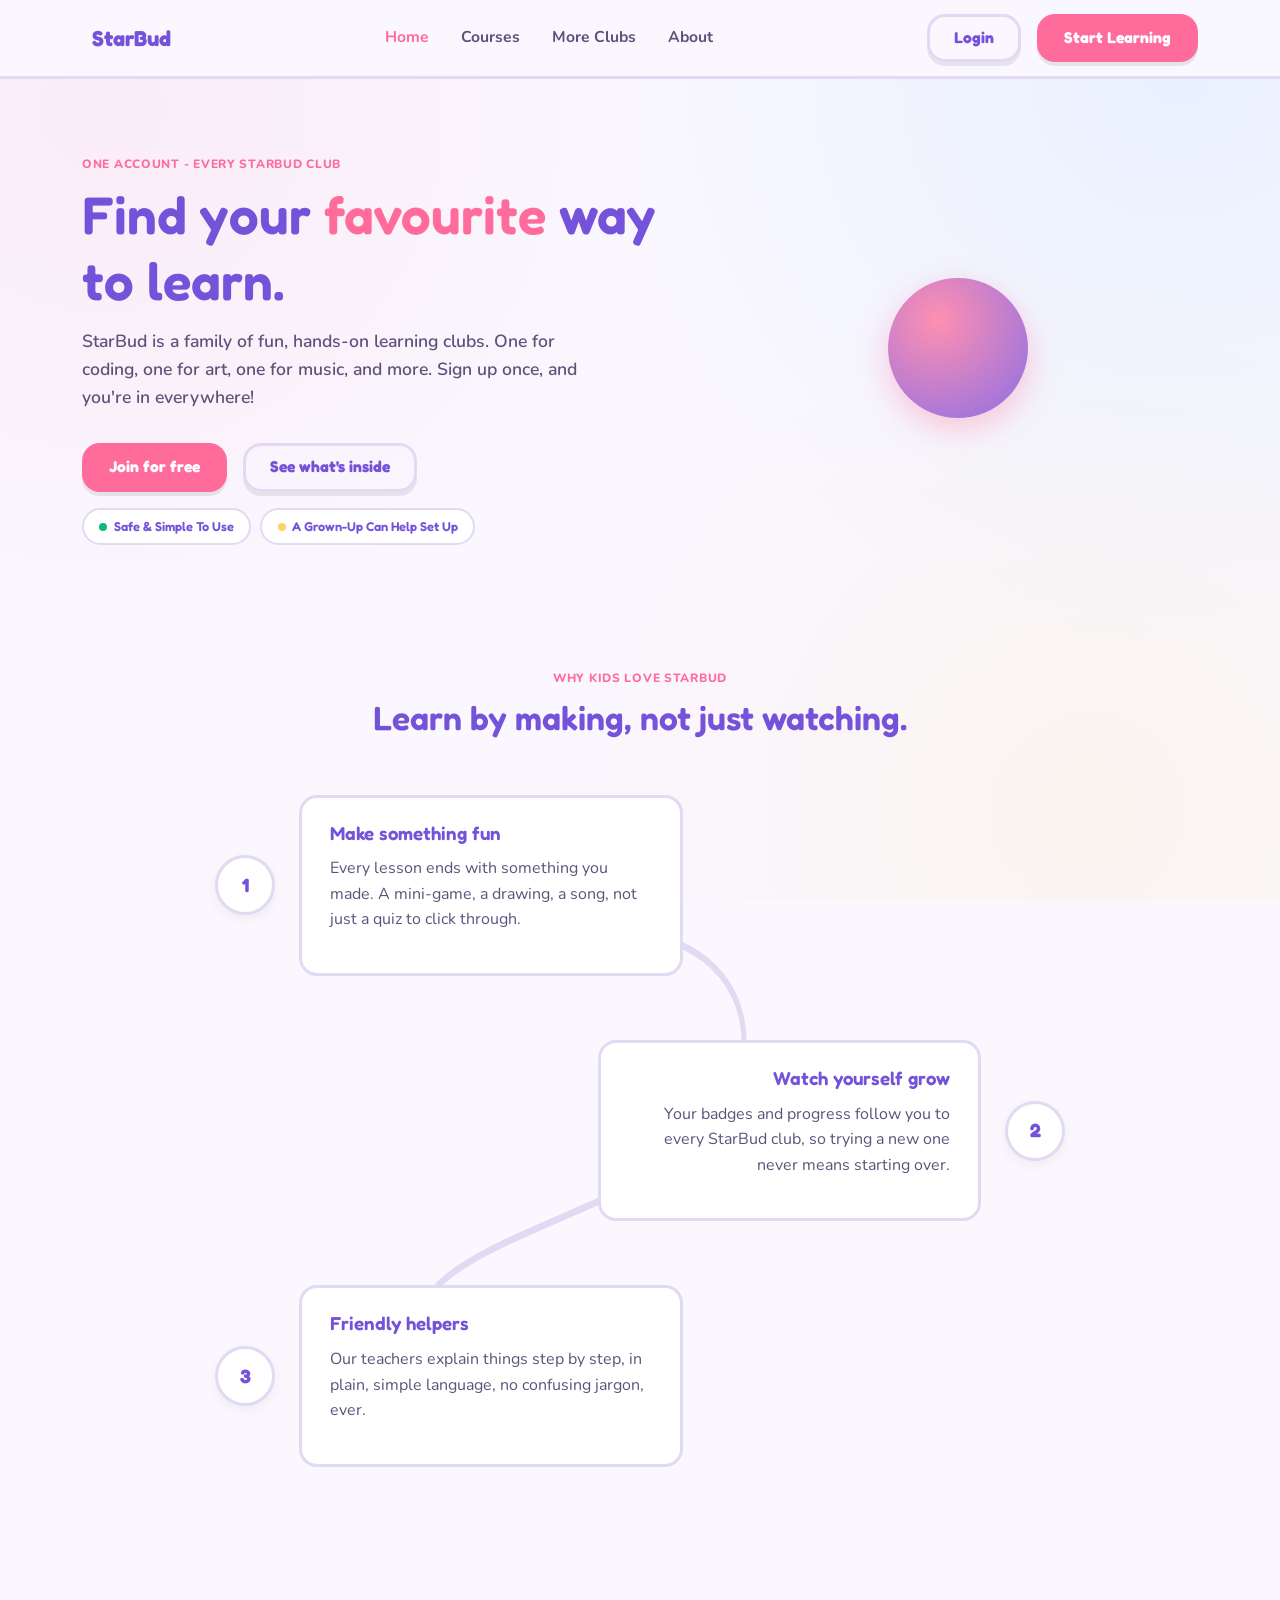
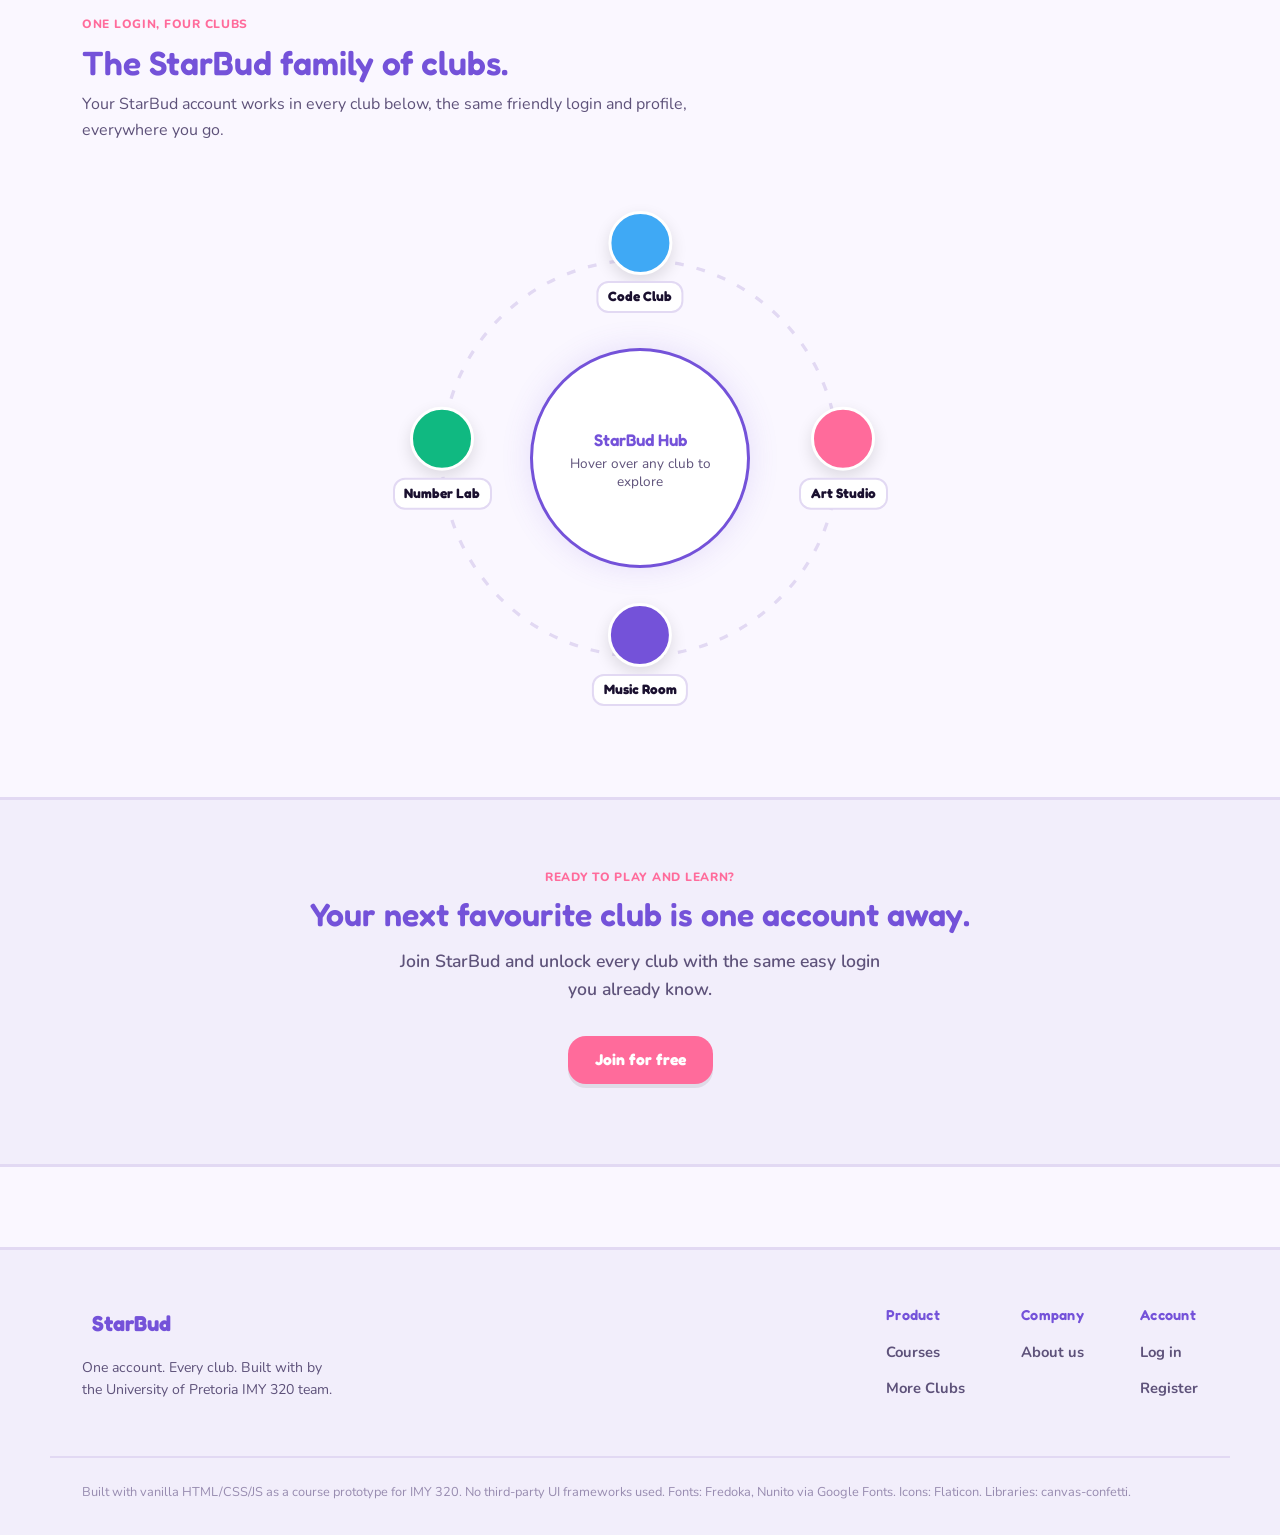
==== commit 5a60eaca: "Fix instructor name dynamically on certificates and enhance Peak-End completion interactions" ====
--- a/index.html
+++ b/index.html
@@ -120,7 +120,6 @@
         </div>
 
         <div class="orbital-container">
-            <!-- Outer Ring & Nodes spin together ONCE when scrolled into view -->
             <div class="orbital-assembly" id="orbitalAssembly">
                 <svg class="orbital-ring-svg" viewBox="0 0 500 500">
                     <circle cx="250" cy="250" r="180" class="orbit-path" />
@@ -146,7 +145,6 @@
                 </div>
             </div>
 
-            <!-- Core stays stationary -->
             <div class="orbital-core" id="orbitalCore">
                 <div class="core-star"><i class="fi fi-rr-star"></i></div>
                 <div class="core-info">
@@ -207,6 +205,8 @@
 </footer>
 
 <script src="js/app.js"></script>
+    <script src="js/state.js"></script>
+    <script src="js/nav.js"></script>
 
 </body>
 
--- a/css/style.css
+++ b/css/style.css
@@ -1,1617 +1,2602 @@
-/*
-Janke Rall u24571238
-Livia Webber u24607852
-Joanna Reardon u24597652
-*/
-
-@import url('https://fonts.googleapis.com/css2?family=Fredoka:wght@500;600;700&family=Nunito:wght@400;600;700;800&display=swap');
-@import url('https://cdn-uicons.flaticon.com/4.0.0/uicons-regular-rounded/css/uicons-regular-rounded.css');
-@import url('https://cdn-uicons.flaticon.com/4.0.0/uicons-regular-chubby/css/uicons-regular-chubby.css');
-
-:root {
-    --bg: #FAF7FF;
-    --bg-raised: #FFFFFF;
-    --bg-raised-2: #F3EEFF;
-    --line: #E7DFFB;
-
-    --pink: #FF8FB1;
-    --pink-deep: #FF6B9B;
-    --blue: #6EC6FF;
-    --blue-deep: #3FA9F5;
-    --yellow: #FFD166;
-    --yellow-deep: #FFB627;
-    --mint: #7EE8B8;
-    --mint-deep: #4FD69C;
-    --purple: #8C6FE6;
-    --purple-deep: #7452D9;
-
-    --ember: var(--pink-deep);
-    --ember-dim: var(--purple);
-    --spark: var(--yellow);
-    --success: var(--mint-deep);
-    --danger: #FF6B6B;
-
-    --text: #4A3B5C;
-    --text-muted: #8A7BA0;
-    --text-faint: #B6ABCB;
-
-    --font-display: 'Fredoka', sans-serif;
-    --font-body: 'Nunito', sans-serif;
-    --font-mono: 'Nunito', sans-serif;
-
-    --radius: 18px;
-    --radius-sm: 12px;
-    --max-w: 1180px;
-}
-
-* { 
-    box-sizing: border-box; 
-}
-
-html { 
-    scroll-behavior: smooth; 
-}
-
-svg {
-    fill: var(--pink);
-    stroke: var(--purple);
-    color: var(--purple);
-}
-
-body {
-    margin: 0;
-    background: var(--bg);
-    background-image:
-        radial-gradient(circle at 8% 12%, rgba(255,143,177,0.10), transparent 40%),
-        radial-gradient(circle at 92% 8%, rgba(110,198,255,0.12), transparent 40%),
-        radial-gradient(circle at 85% 90%, rgba(255,209,102,0.10), transparent 40%);
-    background-attachment: fixed;
-    color: var(--text);
-    font-family: var(--font-body);
-    font-size: 16px;
-    line-height: 1.6;
-    -webkit-font-smoothing: antialiased;
-}
-
-h1, h2, h3, h4 {
-    font-family: var(--font-display);
-    font-weight: 600;
-    line-height: 1.25;
-    margin: 0 0 0.6em 0;
-    letter-spacing: 0;
-    color: var(--purple-deep);
-}
-
-p { 
-    margin: 0 0 1em 0; 
-    color: var(--text-muted); 
-}
-
-a { 
-    color: var(--pink-deep); 
-    text-decoration: none; 
-}
-
-a:hover { 
-    color: var(--purple-deep); 
-}
-
-.eyebrow {
-    display: inline-block;
-    font-family: var(--font-body);
-    font-weight: 800;
-    font-size: 0.75rem;
-    letter-spacing: 0.06em;
-    text-transform: uppercase;
-    color: var(--pink-deep);
-    margin-bottom: 0.5rem;
-}
-
-.wrap {
-    max-width: var(--max-w);
-    margin: 0 auto;
-    padding: 0 2rem;
-}
-
-a:focus-visible, button:focus-visible, input:focus-visible, select:focus-visible {
-    outline: 3px solid var(--blue-deep);
-    outline-offset: 2px;
-    border-radius: 6px;
-}
-
-@media (prefers-reduced-motion: reduce) {
-    * { animation: none !important; transition: none !important; }
-}
-
-.core {
-    scale: 4;
-    color: var(--purple);
-}
-
-/* Header Navigation */
-.site-nav {
-    position: sticky;
-    top: 0;
-    z-index: 50;
-    background: rgba(250, 247, 255, 0.95);
-    backdrop-filter: blur(8px);
-    border-bottom: 3px solid var(--line);
-}
-
-.site-nav .wrap {
-    display: flex;
-    align-items: center;
-    justify-content: space-between;
-    height: 76px;
-}
-
-.brand {
-    display: flex;
-    align-items: center;
-    gap: 0.6rem;
-    font-family: var(--font-display);
-    font-weight: 700;
-    font-size: 1.35rem;
-    color: var(--purple-deep);
-}
-
-.brand-mark {
-    width: 36px; 
-    height: 36px;
-    display: block;
-}
-
-.nav-links {
-    display: flex;
-    align-items: center;
-    gap: 2rem;
-    list-style: none;
-    margin: 0; 
-    padding: 0;
-    font-size: 0.98rem;
-    font-weight: 700;
-}
-
-.nav-links a { 
-    color: var(--text-muted); 
-    transition: color 0.15s ease;
-}
-
-.nav-links a:hover, .nav-links a.active { 
-    color: var(--pink-deep); 
-}
-
-.nav-cta {
-    display: flex;
-    gap: 0.75rem;
-    align-items: center;
-}
-
-/* Standardized Buttons */
-.btn {
-    display: inline-flex;
-    align-items: center;
-    justify-content: center;
-    gap: 0.5rem;
-    font-family: var(--font-display);
-    font-weight: 600;
-    font-size: 0.98rem;
-    padding: 0.75rem 1.5rem;
-    border-radius: 999px;
-    border: 3px solid transparent;
-    cursor: pointer;
-    transition: transform 0.15s ease, box-shadow 0.15s ease, background 0.15s ease;
-    box-shadow: 0 4px 0 rgba(0,0,0,0.08);
-    line-height: 1.2;
-}
-
-.btn:hover { 
-    transform: translateY(-2px); 
-}
-
-.btn:active { 
-    transform: translateY(1px); 
-    box-shadow: 0 1px 0 rgba(0,0,0,0.08); 
-}
-
-.btn-primary {
-    background: var(--pink-deep);
-    color: #fff;
-}
-
-.btn-primary:hover { 
-    background: var(--purple-deep); 
-    color: #fff;
-}
-
-.btn-ghost {
-    background: #fff;
-    border-color: var(--line);
-    color: var(--purple-deep);
-}
-
-.btn-ghost:hover { 
-    border-color: var(--pink-deep); 
-    color: var(--pink-deep); 
-}
-
-.btn-block { 
-    width: 100%; 
-}
-
-/* Footer Alignment */
-.site-footer {
-    border-top: 3px solid var(--line);
-    padding: 3.5rem 0 2rem;
-    margin-top: 5rem;
-    background: var(--bg-raised-2);
-}
-
-.site-footer .wrap {
-    display: flex;
-    justify-content: space-between;
-    align-items: flex-start;
-    flex-wrap: wrap;
-    gap: 2.5rem;
-}
-
-.footer-cols {
-    display: flex;
-    gap: 3.5rem;
-    flex-wrap: wrap;
-}
-
-.footer-col h4 {
-    font-family: var(--font-display);
-    font-size: 0.9rem;
-    letter-spacing: 0.02em;
-    color: var(--purple-deep);
-    margin-bottom: 1rem;
-}
-
-.footer-col ul { 
-    list-style: none; 
-    margin: 0; 
-    padding: 0; 
-}
-
-.footer-col li { 
-    margin-bottom: 0.6rem; 
-}
-
-.footer-col li:last-child {
-    margin-bottom: 0;
-}
-
-.footer-col a { 
-    color: var(--text-muted); 
-    font-size: 0.92rem; 
-    font-weight: 700; 
-}
-
-.footer-note {
-    font-family: var(--font-body);
-    font-size: 0.8rem;
-    color: var(--text-faint);
-    margin-top: 2.5rem;
-    border-top: 2px solid var(--line);
-    padding-top: 1.5rem;
-}
-
-.footer-note a { 
-    color: var(--text-faint); 
-    text-decoration: underline; 
-}
-
-.stamp-row {
-    display: flex;
-    align-items: center;
-    justify-content: center;
-    gap: 0.6rem;
-    flex-wrap: wrap;
-}
-
-.stamp {
-    font-family: var(--font-display);
-    font-size: 0.8rem;
-    font-weight: 600;
-    color: var(--purple-deep);
-    border: 2px solid var(--line);
-    border-radius: 999px;
-    padding: 0.4rem 0.95rem;
-    display: inline-flex;
-    align-items: center;
-    gap: 0.4rem;
-    background: #fff;
-}
-
-.stamp .dot {
-    width: 8px; 
-    height: 8px;
-    border-radius: 50%;
-}
-
-/* Toast Notifications */
-.toast {
-    position: fixed;
-    bottom: 1.5rem;
-    left: 50%;
-    transform: translateX(-50%) translateY(20px);
-    background: #fff;
-    border: 3px solid var(--line);
-    border-left: 6px solid var(--pink-deep);
-    color: var(--text);
-    padding: 0.9rem 1.4rem;
-    border-radius: var(--radius-sm);
-    font-family: var(--font-display);
-    font-weight: 600;
-    font-size: 0.9rem;
-    opacity: 0;
-    pointer-events: none;
-    transition: opacity 0.25s ease, transform 0.25s ease;
-    z-index: 999;
-    box-shadow: 0 10px 30px rgba(140,111,230,0.18);
-}
-
-.toast.show {
-    opacity: 1;
-    transform: translateX(-50%) translateY(0);
-}
-
-.toast.error { border-left-color: var(--danger); }
-.toast.success { border-left-color: var(--mint-deep); }
-
-/* Hero & General Sections */
-.hero {
-    padding: 4.5rem 0 3.5rem;
-    position: relative;
-    overflow: hidden;
-}
-
-.hero .wrap {
-    display: grid;
-    grid-template-columns: 1.1fr 0.9fr;
-    gap: 3rem;
-    align-items: center;
-}
-
-.hero h1 {
-    font-size: clamp(2.3rem, 4.2vw, 3.3rem);
-    margin-bottom: 0.8rem;
-}
-
-.hero h1 em {
-    font-style: normal;
-    color: var(--pink-deep);
-}
-
-.hero-sub {
-    font-size: 1.1rem;
-    max-width: 46ch;
-    margin-bottom: 2rem;
-    font-weight: 600;
-    color: var(--text-muted);
-}
-
-.hero-actions { 
-    display: flex; 
-    gap: 1rem; 
-    margin-bottom: 1rem; 
-    flex-wrap: wrap; 
-    align-items: center;
-}
-
-.section { 
-    padding: 4rem 0; 
-}
-
-.section-head { 
-    max-width: 640px; 
-    margin-bottom: 2.5rem; 
-}
-
-.section-head h2 { 
-    font-size: clamp(1.6rem, 3vw, 2.1rem); 
-    margin-bottom: 0.5rem;
-}
-
-.section-head p {
-    margin-bottom: 0;
-}
-
-/* Grid Layout Alignment */
-.grid-3 { 
-    display: grid; 
-    grid-template-columns: repeat(3, 1fr); 
-    gap: 1.75rem; 
-    align-items: stretch;
-}
-
-.card {
-    background: #fff;
-    border: 3px solid var(--line);
-    border-radius: var(--radius);
-    padding: 1.75rem;
-    height: 100%;
-    display: flex;
-    flex-direction: column;
-}
-
-.card .num {
-    font-family: var(--font-display);
-    color: var(--pink-deep);
-    font-size: 0.85rem;
-    margin-bottom: 1rem;
-    display: inline-flex;
-    align-items: center;
-    justify-content: center;
-    width: 32px; 
-    height: 32px;
-    background: var(--bg-raised-2);
-    border-radius: 50%;
-    flex-shrink: 0;
-}
-
-.card h3 { 
-    font-size: 1.1rem; 
-    margin-bottom: 0.6rem; 
-}
-
-.card p { 
-    margin-bottom: 0; 
-    font-size: 0.94rem; 
-}
-
-.site-family {
-    display: grid;
-    grid-template-columns: repeat(4, 1fr);
-    gap: 1.25rem;
-    align-items: stretch;
-}
-
-.family-card {
-    background: #fff;
-    border: 3px solid var(--line);
-    border-radius: var(--radius);
-    padding: 1.75rem 1.25rem;
-    text-align: center;
-    display: flex;
-    flex-direction: column;
-    align-items: center;
-    justify-content: flex-start;
-    height: 100%;
-}
-
-/* Interactive Card Rules (only trigger hover if the card is a link or clickable) */
-a.card,
-a.family-card,
-.card-interactive {
-    cursor: pointer;
-    transition: transform 0.15s ease, border-color 0.15s ease, box-shadow 0.15s ease;
-}
-
-a.card:hover,
-a.family-card:hover,
-.card-interactive:hover {
-    transform: translateY(-4px);
-    border-color: var(--pink-deep);
-    box-shadow: 0 8px 20px rgba(116, 82, 217, 0.08);
-}
-
-.value-card,
-.team-card {
-    cursor: default;
-}
-
-.family-icon {
-    width: 52px; 
-    height: 52px;
-    margin: 0 auto 1rem;
-    border-radius: 16px;
-    display: flex; 
-    align-items: center; 
-    justify-content: center;
-    font-family: var(--font-display);
-    font-weight: 600;
-    font-size: 1.2rem;
-    color: #fff;
-    flex-shrink: 0;
-}
-
-.orbit-node svg, .family-icon svg { 
-    display: block; 
-}
-
-.family-card h4 { 
-    font-size: 1rem; 
-    margin-bottom: 0.35rem; 
-}
-
-.family-card p { 
-    font-size: 0.85rem; 
-    margin-bottom: 0; 
-}
-
-.cta-band {
-    border-top: 3px solid var(--line);
-    border-bottom: 3px solid var(--line);
-    padding: 4rem 0;
-    text-align: center;
-    background: var(--bg-raised-2);
-}
-
-.cta-band h2 { 
-    font-size: clamp(1.5rem, 3vw, 2rem); 
-    margin-bottom: 0.75rem; 
-}
-
-.cta-band .hero-sub { 
-    margin: 0 auto 2rem; 
-    text-align: center; 
-}
-
-.cta-band .hero-actions { 
-    justify-content: center; 
-}
-
-/* Animations */
-@keyframes spin { to { transform: rotate(360deg); } }
-
-@keyframes bob {
-    0%, 100% { transform: translateY(0); }
-    50% { transform: translateY(-10px); }
-}
-
-.starbud-visual {
-    position: relative;
-    aspect-ratio: 1 / 1;
-    max-width: 380px;
-    margin: 0 auto;
-    display: flex;
-    align-items: center;
-    justify-content: center;
-}
-
-.starbud-visual::before, .starbud-visual::after {
-    content: '';
-    position: absolute;
-    inset: 4%;
-    border: 3px dashed var(--line);
-    border-radius: 50%;
-    animation: spin 50s linear infinite;
-}
-
-.starbud-visual::after {
-    inset: 20%;
-    animation-duration: 38s;
-    animation-direction: reverse;
-    border-color: #F0D9FF;
-}
-
-.starbud-core {
-    position: relative;
-    z-index: 2;
-    width: 140px;
-    height: 140px;
-    border-radius: 50%;
-    background: radial-gradient(circle at 35% 30%, #FFE1EC, var(--pink) 60%, var(--pink-deep) 100%);
-    box-shadow: 0 10px 30px rgba(255, 107, 155, 0.35);
-    display: flex;
-    align-items: center;
-    justify-content: center;
-    animation: bob 3.5s ease-in-out infinite;
-}
-
-/* Auth Page Layout */
-.auth-shell {
-    min-height: calc(100vh - 76px);
-    display: grid;
-    grid-template-columns: 1fr 1fr;
-}
-
-.auth-side {
-    position: relative;
-    background:
-        radial-gradient(ellipse at 30% 20%, rgba(255,143,177,0.28), transparent 55%),
-        radial-gradient(ellipse at 70% 80%, rgba(110,198,255,0.24), transparent 50%),
-        var(--bg-raised-2);
-    border-right: 3px solid var(--line);
-    padding: 3.5rem;
-    display: flex;
-    flex-direction: column;
-    justify-content: space-between;
-}
-
-.auth-side-top .eyebrow { margin-bottom: 0.75rem; }
-
-.auth-side h2 { 
-    font-size: 1.9rem; 
-    max-width: 20ch; 
-    margin-bottom: 0.8rem;
-}
-
-.auth-side p { 
-    max-width: 34ch; 
-    font-weight: 600; 
-}
-
-.auth-quote {
-    font-family: var(--font-body);
-    font-weight: 700;
-    font-style: italic;
-    font-size: 0.92rem;
-    color: var(--purple-deep);
-    border-left: 4px solid var(--pink);
-    padding-left: 1rem;
-    margin-top: 2rem;
-}
-
-.auth-main {
-    display: flex;
-    align-items: center;
-    justify-content: center;
-    padding: 3rem 2rem;
-}
-
-.auth-card {
-    width: 100%;
-    max-width: 400px;
-}
-
-.auth-card > .brand { margin-bottom: 2rem; }
-
-.auth-tabs {
-    display: flex;
-    border: 3px solid var(--line);
-    border-radius: 999px;
-    padding: 4px;
-    margin-bottom: 2rem;
-    background: #fff;
-}
-
-.auth-tab {
-    flex: 1;
-    text-align: center;
-    padding: 0.65rem 0;
-    font-size: 0.92rem;
-    font-weight: 700;
-    color: var(--text-muted);
-    cursor: pointer;
-    border-radius: 999px;
-    transition: background 0.15s ease, color 0.15s ease;
-    background: none;
-    border: none;
-    font-family: var(--font-display);
-}
-
-.auth-tab.active { background: var(--pink-deep); color: #fff; }
-
-.field { margin-bottom: 1.25rem; }
-
-.field label {
-    display: flex;
-    align-items: center;
-    gap: 0.4rem;
-    font-family: var(--font-display);
-    font-size: 0.88rem;
-    font-weight: 600;
-    color: var(--purple-deep);
-    margin-bottom: 0.4rem;
-}
-
-.field input[type="text"], 
-.field input[type="email"], 
-.field input[type="password"] {
-    width: 100%;
-    background: #fff;
-    border: 3px solid var(--line);
-    border-radius: var(--radius-sm);
-    color: var(--text);
-    padding: 0.75rem 1rem;
-    font-size: 0.95rem;
-    font-family: var(--font-body);
-    font-weight: 600;
-    transition: border-color 0.15s ease;
-}
-
-.field input::placeholder { color: var(--text-faint); font-weight: 400; }
-.field input:focus { border-color: var(--blue-deep); outline: none; }
-.field input.invalid { border-color: var(--danger); }
-
-.field-error {
-    font-size: 0.8rem;
-    font-weight: 700;
-    color: var(--danger);
-    margin-top: 0.35rem;
-    display: none;
-}
-
-.field-error.show { display: block; }
-
-.field-pw-wrap { position: relative; }
-
-.field-pw-toggle {
-    position: absolute;
-    right: 0.9rem; 
-    top: 50%;
-    transform: translateY(-50%);
-    background: none; 
-    border: none;
-    color: var(--purple);
-    cursor: pointer;
-    font-size: 0.8rem;
-    font-weight: 700;
-    font-family: var(--font-display);
-}
-
-.field-pw-toggle:hover { color: var(--pink-deep); }
-
-.field-row { 
-    display: flex; 
-    justify-content: space-between; 
-    align-items: center; 
-    margin-bottom: 1.25rem; 
-}
-
-.checkbox-row { 
-    display: flex; 
-    align-items: center; 
-    gap: 0.5rem; 
-    font-size: 0.88rem; 
-    font-weight: 700; 
-    color: var(--text-muted); 
-}
-
-.checkbox-row input { width: 18px; height: 18px; accent-color: var(--pink-deep); }
-
-.link-small { font-size: 0.88rem; font-weight: 700; }
-
-.divider {
-    display: flex;
-    align-items: center;
-    gap: 0.8rem;
-    margin: 1.5rem 0;
-    color: var(--text-faint);
-    font-size: 0.78rem;
-    font-weight: 700;
-    font-family: var(--font-display);
-}
-
-.divider::before, .divider::after {
-    content: '';
-    flex: 1;
-    height: 2px;
-    background: var(--line);
-}
-
-.social-row { display: grid; grid-template-columns: 1fr 1fr; gap: 0.75rem; }
-
-.btn-social {
-    background: #fff;
-    border: 3px solid var(--line);
-    color: var(--text);
-    font-size: 0.85rem;
-}
-
-.btn-social:hover { border-color: var(--purple); }
-
-.auth-switch {
-    text-align: center;
-    font-size: 0.9rem;
-    font-weight: 700;
-    color: var(--text-muted);
-    margin-top: 1.75rem;
-}
-
-.strength-meter {
-    height: 8px;
-    border-radius: 999px;
-    background: var(--line);
-    margin-top: 0.55rem;
-    overflow: hidden;
-}
-
-.strength-fill {
-    height: 100%;
-    width: 0%;
-    background: var(--danger);
-    transition: width 0.2s ease, background 0.2s ease;
-    border-radius: 999px;
-}
-
-.strength-label {
-    font-size: 0.76rem;
-    font-weight: 700;
-    color: var(--text-faint);
-    margin-top: 0.3rem;
-    font-family: var(--font-body);
-}
-
-/* About Page Spacing */
-.about-hero {
-    padding: 4.5rem 0 3.5rem;
-    border-bottom: 3px solid var(--line);
-}
-
-.about-hero h1 { 
-    font-size: clamp(2rem, 4vw, 2.6rem); 
-    max-width: 18ch; 
-    margin-bottom: 0.8rem;
-}
-
-.about-lead { 
-    font-size: 1.12rem; 
-    max-width: 60ch; 
-    font-weight: 600; 
-    margin-bottom: 0;
-}
-
-.value-grid {
-    display: grid;
-    grid-template-columns: repeat(2, 1fr);
-    gap: 1.5rem;
-    align-items: stretch;
-}
-
-.value-card {
-    padding: 1.75rem;
-    border: 3px solid var(--line);
-    border-radius: var(--radius);
-    background: #fff;
-    height: 100%;
-    display: flex;
-    flex-direction: column;
-}
-
-.value-card .num {
-    font-family: var(--font-display);
-    color: #fff;
-    background: var(--pink-deep);
-    font-size: 0.8rem;
-    width: 30px; 
-    height: 30px;
-    border-radius: 50%;
-    display: inline-flex; 
-    align-items: center; 
-    justify-content: center;
-    flex-shrink: 0;
-}
-
-.value-card h3 { 
-    margin: 0.8rem 0 0.4rem; 
-    font-size: 1.12rem; 
-}
-
-.value-card p { 
-    font-size: 0.94rem; 
-    margin-bottom: 0; 
-}
-
-.timeline { 
-    border-left: 3px solid var(--line); 
-    padding-left: 2rem; 
-    margin-left: 0.4rem; 
-}
-
-.timeline-item { 
-    position: relative; 
-    padding-bottom: 2.2rem; 
-}
-
-.timeline-item:last-child { padding-bottom: 0; }
-
-.timeline-item::before {
-    content: '';
-    position: absolute;
-    left: -2.55rem; 
-    top: 0.3rem;
-    width: 14px; 
-    height: 14px;
-    border-radius: 50%;
-    background: var(--pink-deep);
-    border: 3px solid #fff;
-    box-shadow: 0 0 0 2px var(--pink);
-}
-
-.timeline-year { 
-    font-family: var(--font-display); 
-    font-size: 0.85rem; 
-    font-weight: 600; 
-    color: var(--pink-deep); 
-}
-
-.timeline-item h4 { 
-    margin: 0.3rem 0 0.3rem; 
-    font-size: 1.05rem; 
-}
-
-.timeline-item p { 
-    font-size: 0.92rem; 
-    margin-bottom: 0; 
-    max-width: 55ch; 
-}
-
-.team-grid {
-    display: grid;
-    grid-template-columns: repeat(4, 1fr);
-    gap: 1.5rem;
-    align-items: stretch;
-}
-
-.team-card { 
-    text-align: left; 
-}
-
-.team-avatar {
-    width: 100%;
-    aspect-ratio: 1/1;
-    border-radius: var(--radius);
-    background: var(--bg-raised-2);
-    border: 3px solid var(--line);
-    margin-bottom: 0.9rem;
-    display: flex; 
-    align-items: center; 
-    justify-content: center;
-    font-family: var(--font-display);
-    font-size: 1.8rem;
-    color: var(--pink-deep);
-}
-
-.team-card h4 { 
-    font-size: 0.98rem; 
-    margin-bottom: 0.2rem; 
-}
-
-.team-card p { 
-    font-size: 0.84rem; 
-    margin-bottom: 0; 
-    color: var(--text-faint); 
-}
-
-/* Catalogue Controls Alignment */
-.catalogue-controls {
-    display: grid;
-    grid-template-columns: 1.8fr 1fr;
-    gap: 1.5rem;
-    align-items: flex-end;
-    background: #ffffff;
-    padding: 1.5rem;
-    border: 3px solid var(--line);
-    border-radius: var(--radius);
-    margin-bottom: 2rem;
-    box-shadow: 0 8px 24px rgba(116, 82, 217, 0.05);
-}
-
-.catalogue-controls > div,
-.catalogue-controls .field {
-    display: flex;
-    flex-direction: column;
-    margin: 0;
-    width: 100%;
-}
-
-.catalogue-controls label {
-    display: flex !important;
-    align-items: center;
-    gap: 0.5rem;
-    font-family: var(--font-display);
-    font-size: 0.9rem;
-    font-weight: 600;
-    color: var(--purple-deep);
-    margin-bottom: 0.5rem;
-}
-
-.catalogue-controls label i {
-    color: var(--pink-deep);
-    font-size: 1rem;
-}
-
-.catalogue-controls input,
-.catalogue-controls input[type="text"],
-#courseSearch {
-    width: 100% !important;
-    min-height: 50px;
-    height: 50px;
-    background: var(--bg-raised-2) !important;
-    border: 3px solid var(--line) !important;
-    border-radius: var(--radius-sm) !important;
-    padding: 0 1.25rem !important;
-    font-family: var(--font-body) !important;
-    font-size: 0.95rem !important;
-    font-weight: 600 !important;
-    color: var(--text) !important;
-    outline: none !important;
-    box-shadow: none !important;
-    transition: border-color 0.15s ease, background 0.15s ease, box-shadow 0.15s ease !important;
-}
-
-.catalogue-controls input::placeholder {
-    color: var(--text-faint);
-    font-weight: 500;
-}
-
-.catalogue-controls input:focus {
-    background: #ffffff !important;
-    border-color: var(--purple-deep) !important;
-    box-shadow: 0 0 0 4px rgba(255, 143, 177, 0.25) !important;
-}
-
-.select-wrapper {
-    position: relative;
-    width: 100%;
-}
-
-.select-wrapper::after {
-    content: '▾';
-    font-size: 1.1rem;
-    color: var(--purple-deep);
-    position: absolute;
-    right: 16px;
-    top: 50%;
-    transform: translateY(-50%);
-    pointer-events: none;
-}
-
-.select-input {
-    width: 100%;
-    min-height: 50px;
-    height: 50px;
-    appearance: none;
-    -webkit-appearance: none;
-    -moz-appearance: none;
-    background: var(--bg-raised-2);
-    border: 3px solid var(--line);
-    border-radius: var(--radius-sm);
-    padding: 0 2.5rem 0 1.25rem;
-    font-family: var(--font-display);
-    font-size: 0.92rem;
-    font-weight: 600;
-    color: var(--purple-deep);
-    cursor: pointer;
-    outline: none;
-    transition: border-color 0.15s ease, background 0.15s ease;
-}
-
-.select-input:focus {
-    border-color: var(--purple-deep);
-    background: #fff;
-}
-
-.select-input > option {
-    background: #E8D7FF;
-}
-
-.course-list-container {
-    display: flex;
-    flex-direction: column;
-    gap: 1rem;
-}
-
-.course-list-item {
-    display: flex;
-    align-items: center;
-    justify-content: space-between;
-    background: #fff;
-    border: 3px solid var(--line);
-    border-radius: var(--radius);
-    padding: 1.25rem 1.75rem;
-    transition: transform 0.18s ease, box-shadow 0.18s ease, border-color 0.18s ease;
-    text-decoration: none;
-    color: inherit;
-    box-shadow: 0 4px 15px rgba(0, 0, 0, 0.03);
-    min-height: 96px;
-}
-
-.course-list-item:hover {
-    transform: translateY(-2px);
-    border-color: var(--course-color);
-    box-shadow: 0 8px 25px rgba(116, 82, 217, 0.08);
-}
-
-.course-info {
-    display: flex;
-    align-items: center;
-    gap: 1.25rem;
-}
-
-.course-badge {
-    width: 52px;
-    height: 52px;
-    border-radius: 14px;
-    display: flex;
-    align-items: center;
-    justify-content: center;
-    color: #fff;
-    font-size: 1.4rem;
-    flex-shrink: 0;
-    line-height: 0;
-}
-
-.course-badge i {
-    display: flex;
-    align-items: center;
-    justify-content: center;
-}
-
-.course-details h3 {
-    margin: 0 0 0.25rem 0;
-    font-family: var(--font-display);
-    font-size: 1.15rem;
-    color: var(--purple-deep);
-}
-
-.course-details p {
-    margin: 0;
-    font-family: var(--font-body);
-    font-size: 0.9rem;
-    color: var(--text-muted);
-}
-
-.course-meta {
-    display: flex;
-    align-items: center;
-    gap: 1rem;
-}
-
-.course-tag {
-    font-family: var(--font-display);
-    font-size: 0.8rem;
-    font-weight: 600;
-    padding: 0.4rem 0.9rem;
-    border-radius: 999px;
-    background: var(--bg-raised-2);
-    color: var(--purple-deep);
-    white-space: nowrap;
-}
-
-.course-btn {
-    display: inline-flex;
-    align-items: center;
-    gap: 0.4rem;
-    padding: 0.6rem 1.2rem;
-    border-radius: 999px;
-    background: var(--course-color);
-    color: #ffffff;
-    font-family: var(--font-display);
-    font-weight: 600;
-    font-size: 0.88rem;
-    transition: background 0.15s ease, transform 0.15s ease;
-    white-space: nowrap;
-}
-
-.course-list-item:hover .course-btn {
-    background: #ffffff;
-    border: 3px solid var(--course-color);
-    color: var(--course-color);
-    transform: translateX(3px);
-}
-
-/* Course Detail Alignment */
-.detail-top-nav {
-    display: flex;
-    justify-content: space-between;
-    align-items: center;
-    margin-bottom: 1.5rem;
-    width: 100%;
-}
-
-.detail-back-link {
-    display: inline-flex;
-    align-items: center;
-    gap: 0.5rem;
-    font-weight: 700;
-    color: var(--pink-deep);
-}
-
-.detail-grid {
-    display: grid;
-    grid-template-columns: 0.85fr 1.15fr;
-    gap: 2.5rem;
-    align-items: stretch;
-    background: #fff;
-    border: 3px solid var(--line);
-    border-radius: var(--radius);
-    padding: 2.25rem;
-    box-shadow: 0 10px 30px rgba(116, 82, 217, 0.05);
-}
-
-.detail-visual-side {
-    display: flex;
-    align-items: center;
-    justify-content: center;
-    border-radius: var(--radius-sm);
-    padding: 3rem 2rem;
-    min-height: 240px;
-    width: 100%;
-    transition: background-color 0.2s ease;
-}
-
-.detail-large-icon {
-    display: flex;
-    align-items: center;
-    justify-content: center;
-    font-size: 5rem;
-    color: #ffffff;
-    line-height: 1;
-}
-
-.detail-large-icon i {
-    display: flex;
-    align-items: center;
-    justify-content: center;
-    line-height: 1;
-}
-
-.detail-info-side {
-    display: flex;
-    flex-direction: column;
-    justify-content: center;
-    gap: 1.25rem;
-}
-
-.detail-info-side h1 {
-    font-size: 2.2rem;
-    margin: 0;
-}
-
-.detail-info-side .about-lead {
-    margin: 0;
-}
-
-.detail-meta-pills {
-    display: flex;
-    gap: 0.85rem;
-    flex-wrap: wrap;
-    margin-top: 0.5rem;
-}
-
-.detail-pill {
-    display: inline-flex;
-    align-items: center;
-    gap: 0.5rem;
-    background: var(--bg-raised-2);
-    padding: 0.6rem 1.1rem;
-    border-radius: 999px;
-    font-size: 0.88rem;
-    font-weight: 700;
-    color: var(--purple-deep);
-}
-
-.detail-pill i {
-    display: flex;
-    align-items: center;
-    font-size: 0.95rem;
-}
-
-/* Media Queries */
-@media (max-width: 900px) {
-    .auth-shell { grid-template-columns: 1fr; }
-    .auth-side { display: none; }
-}
-
-@media (max-width: 860px) {
-    .hero .wrap { grid-template-columns: 1fr; gap: 2rem; }
-    .grid-3 { grid-template-columns: 1fr; }
-    .site-family { grid-template-columns: repeat(2, 1fr); }
-    .starbud-visual { max-width: 280px; }
-    .value-grid { grid-template-columns: 1fr; }
-    .team-grid { grid-template-columns: repeat(2, 1fr); }
-    .catalogue-controls { grid-template-columns: 1fr; }
-    .detail-grid { grid-template-columns: 1fr; }
-}
-
-.text-center {
-    text-align: center;
-    margin-left: auto;
-    margin-right: auto;
-}
-
-.roadmap-zigzag-container {
-    position: relative;
-    padding: 1rem 0;
-    max-width: 850px;
-    margin: 0 auto;
-}
-
-.roadmap-svg {
-    position: absolute;
-    top: 0;
-    left: 0;
-    width: 100%;
-    height: 100%;
-    z-index: 1;
-    pointer-events: none;
-    overflow: visible;
-}
-
-.roadmap-path-bg {
-    fill: none;
-    stroke: var(--line);
-    stroke-width: 5;
-    stroke-linecap: round;
-    stroke-linejoin: round;
-}
-
-.roadmap-path-fill {
-    fill: none;
-    stroke: var(--pink-deep);
-    stroke-width: 5;
-    stroke-linecap: round;
-    stroke-linejoin: round;
-    transition: stroke-dashoffset 0.1s linear;
-}
-
-.roadmap-zigzag-steps {
-    position: relative;
-    z-index: 2;
-    display: flex;
-    flex-direction: column;
-    gap: 4rem;
-}
-
-.zigzag-step {
-    display: flex;
-    align-items: center;
-    gap: 1.5rem;
-    width: 55%;
-    opacity: 0.3;
-    transform: translateY(25px);
-    transition: opacity 0.4s ease, transform 0.4s ease;
-}
-
-.zigzag-step.step-left {
-    align-self: flex-start;
-    flex-direction: row;
-}
-
-.zigzag-step.step-right {
-    align-self: flex-end;
-    flex-direction: row-reverse;
-    text-align: right;
-}
-
-.zigzag-step.active {
-    opacity: 1;
-    transform: translateY(0);
-}
-
-.zigzag-step .roadmap-node {
-    width: 60px;
-    height: 60px;
-    border-radius: 50%;
-    background: #ffffff;
-    border: 3px solid var(--line);
-    color: var(--purple-deep);
-    font-family: var(--font-display);
-    font-weight: 700;
-    font-size: 1.2rem;
-    display: flex;
-    align-items: center;
-    justify-content: center;
-    flex-shrink: 0;
-    box-shadow: 0 4px 12px rgba(0,0,0,0.05);
-    transition: all 0.3s ease;
-}
-
-.zigzag-step.active .roadmap-node {
-    border-color: var(--pink-deep);
-    background: var(--pink-deep);
-    color: #ffffff;
-    transform: scale(1.15);
-    box-shadow: 0 0 20px rgba(255, 107, 155, 0.4);
-}
-
-.zigzag-step .roadmap-card {
-    background: #ffffff;
-    border: 3px solid var(--line);
-    border-radius: var(--radius);
-    padding: 1.5rem 1.75rem;
-    flex: 1;
-    transition: all 0.3s ease;
-}
-
-.zigzag-step.active .roadmap-card {
-    border-color: var(--purple-deep);
-    box-shadow: 0 10px 25px rgba(116, 82, 217, 0.1);
-}
-
-@media (max-width: 768px) {
-    .roadmap-svg { display: none; }
-    .zigzag-step { width: 100% !important; align-self: stretch !important; flex-direction: row !important; text-align: left !important; }
-}
-
-/* --- TASK 4: Interactive Orbital Display --- */
-.orbital-container {
-    position: relative;
-    width: 100%;
-    max-width: 550px;
-    height: 550px;
-    margin: 2rem auto 0;
-    display: flex;
-    align-items: center;
-    justify-content: center;
-}
-
-/* Outer Orbit Assembly Wrapper */
-.orbital-assembly {
-    position: absolute;
-    top: 0;
-    left: 0;
-    width: 100%;
-    height: 100%;
-    transform-origin: center center;
-}
-
-/* Fast Record Spin — Exactly 1 Full Turn (360 deg) */
-.orbital-assembly.spin-in {
-    animation: cdSpinSnap 0.8s cubic-bezier(0.16, 1, 0.3, 1) forwards;
-}
-
-@keyframes cdSpinSnap {
-    0% {
-        transform: rotate(0deg) scale(0.6);
-        opacity: 0;
-    }
-    100% {
-        transform: rotate(360deg) scale(1);
-        opacity: 1;
-    }
-}
-
-/* Orbit SVG Line */
-.orbital-ring-svg {
-    position: absolute;
-    top: 0;
-    left: 0;
-    width: 100%;
-    height: 100%;
-    pointer-events: none;
-}
-
-.orbit-path {
-    fill: none;
-    stroke: var(--line);
-    stroke-width: 3;
-    stroke-dasharray: 8 12;
-    animation: moveOrbitDots 20s linear infinite;
-}
-
-@keyframes moveOrbitDots {
-    from {
-        stroke-dashoffset: 0;
-    }
-    to {
-        stroke-dashoffset: 200;
-    }
-}
-
-.orbital-core {
-    width: 220px;
-    height: 220px;
-    background: #ffffff;
-    border: 3px solid var(--purple-deep);
-    border-radius: 50%;
-    display: flex;
-    flex-direction: column;
-    align-items: center;
-    justify-content: center;
-    text-align: center;
-    padding: 1.5rem;
-    z-index: 3;
-    box-shadow: 0 0 30px rgba(116, 82, 217, 0.15);
-    transition: background-color 0.3s ease, border-color 0.3s ease, color 0.3s ease, transform 0.3s ease;
-}
-
-.core-star {
-    font-size: 2.2rem;
-    color: var(--pink-deep);
-    margin-bottom: 0.25rem;
-    transition: color 0.3s ease;
-}
-
-.core-info h3 {
-    font-size: 1.05rem;
-    margin-bottom: 0.3rem;
-    color: var(--purple-deep);
-    transition: color 0.3s ease;
-}
-
-.core-info p {
-    font-size: 0.85rem;
-    margin: 0;
-    color: var(--text-muted);
-    line-height: 1.3;
-    transition: color 0.3s ease;
-}
-
-.orbital-core.active-hover {
-    box-shadow: 0 12px 35px rgba(0, 0, 0, 0.2);
-}
-
-.orbital-core.active-hover .core-star {
-    color: #ffffff !important;
-}
-
-.orbital-core.active-hover .core-info h3,
-.orbital-core.active-hover .core-info p {
-    color: #ffffff !important;
-}
-
-.orbital-nodes {
-    position: absolute;
-    width: 100%;
-    height: 100%;
-    z-index: 4;
-}
-
-.orbit-node {
-    position: absolute;
-    display: flex;
-    flex-direction: column;
-    align-items: center;
-    cursor: pointer;
-    transition: transform 0.3s ease;
-}
-
-.node-code   { top: 5%; left: 50%; transform: translateX(-50%); }
-.node-art    { top: 50%; right: 5%; transform: translateY(-50%); }
-.node-music  { bottom: 5%; left: 50%; transform: translateX(-50%); }
-.node-number { top: 50%; left: 5%; transform: translateY(-50%); }
-
-.node-icon {
-    width: 64px;
-    height: 64px;
-    background: var(--node-bg, var(--purple-deep));
-    border: 3px solid #ffffff;
-    border-radius: 50%;
-    display: flex;
-    align-items: center;
-    justify-content: center;
-    color: #ffffff;
-    font-size: 1.5rem;
-    box-shadow: 0 6px 16px rgba(0,0,0,0.12);
-    transition: transform 0.3s cubic-bezier(0.175, 0.885, 0.32, 1.275), box-shadow 0.3s ease;
-}
-
-.node-label {
-    margin-top: 0.4rem;
-    font-size: 0.85rem;
-    font-weight: 700;
-    font-family: var(--font-display);
-    background: #ffffff;
-    padding: 0.2rem 0.6rem;
-    border-radius: 12px;
-    border: 2px solid var(--line);
-    white-space: nowrap;
-}
-
-.orbit-node:hover .node-icon,
-.orbit-node.active .node-icon {
-    transform: scale(1.25);
-    box-shadow: 0 0 20px var(--node-bg);
-}
-
-@media (max-width: 600px) {
-    .orbital-container {
-        height: auto;
-        flex-direction: column;
-        gap: 1.5rem;
-    }
-    .orbital-assembly {
-        position: relative;
-        transform: none !important;
-        animation: none !important;
-    }
-    .orbital-ring-svg { display: none; }
-    .orbital-nodes {
-        position: relative;
-        display: grid;
-        grid-template-columns: 1fr 1fr;
-        gap: 1rem;
-    }
-    .node-code, .node-art, .node-music, .node-number {
-        position: relative;
-        top: auto; left: auto; right: auto; bottom: auto;
-        transform: none !important;
-    }
-}
+/*
+Janke Rall u24571238
+Livia Webber u24607852
+Joanna Reardon u24597652
+*/
+
+@import url('https://fonts.googleapis.com/css2?family=Fredoka:wght@500;600;700&family=Nunito:wght@400;600;700;800&display=swap');
+@import url('https://cdn-uicons.flaticon.com/4.0.0/uicons-regular-rounded/css/uicons-regular-rounded.css');
+@import url('https://cdn-uicons.flaticon.com/4.0.0/uicons-regular-chubby/css/uicons-regular-chubby.css');
+
+:root {
+    --bg: #faf7ff;
+    --bg-raised: #ffffff;
+    --bg-raised-2: #f2eefb;
+    --line: #e2d9f3;
+
+    --pink: #ff8fb1;
+    --pink-deep: #ff6b9b;
+    --blue: #6ec6ff;
+    --blue-deep: #3fa9f5;
+    --yellow: #ffd166;
+    --yellow-deep: #f5a623;
+    --mint: #86efac;
+    --mint-deep: #10b981;
+    --purple: #8c6fe6;
+    --purple-deep: #7452d9;
+
+    --ember: var(--pink-deep);
+    --ember-dim: var(--purple);
+    --spark: var(--yellow);
+    --success: var(--mint-deep);
+    --danger: #ff4757;
+
+    --text: #1a102f;
+    --text-muted: #5e527a;
+    --text-faint: #988cb0;
+
+    --font-display: 'Fredoka', sans-serif;
+    --font-body: 'Nunito', sans-serif;
+    --font-mono: 'Nunito', sans-serif;
+
+    --radius: 18px;
+    --radius-sm: 12px;
+    --max-w: 1180px;
+}
+
+* { 
+    box-sizing: border-box; 
+}
+
+html { 
+    scroll-behavior: smooth; 
+}
+
+svg {
+    fill: var(--pink);
+    stroke: var(--purple);
+    color: var(--purple);
+}
+
+body {
+    margin: 0;
+    background: var(--bg);
+    background-image:
+        radial-gradient(circle at 8% 12%, rgba(255,143,177,0.10), transparent 40%),
+        radial-gradient(circle at 92% 8%, rgba(110,198,255,0.12), transparent 40%),
+        radial-gradient(circle at 85% 90%, rgba(255,209,102,0.10), transparent 40%);
+    background-attachment: fixed;
+    color: var(--text);
+    font-family: var(--font-body);
+    font-size: 16px;
+    line-height: 1.6;
+    -webkit-font-smoothing: antialiased;
+}
+
+h1, h2, h3, h4 {
+    font-family: var(--font-display);
+    font-weight: 600;
+    line-height: 1.25;
+    margin: 0 0 0.6em 0;
+    letter-spacing: 0;
+    color: var(--purple-deep);
+}
+
+p { 
+    margin: 0 0 1em 0; 
+    color: var(--text-muted); 
+}
+
+a { 
+    color: var(--pink-deep); 
+    text-decoration: none; 
+}
+
+a:hover { 
+    color: var(--purple-deep); 
+}
+
+.eyebrow {
+    display: inline-block;
+    font-family: var(--font-body);
+    font-weight: 800;
+    font-size: 0.75rem;
+    letter-spacing: 0.06em;
+    text-transform: uppercase;
+    color: var(--pink-deep);
+    margin-bottom: 0.5rem;
+}
+
+.wrap {
+    max-width: var(--max-w);
+    margin: 0 auto;
+    padding: 0 2rem;
+}
+
+a:focus-visible, button:focus-visible, input:focus-visible, select:focus-visible {
+    outline: 3px solid var(--blue-deep);
+    outline-offset: 2px;
+    border-radius: 6px;
+}
+
+@media (prefers-reduced-motion: reduce) {
+    * { animation: none !important; transition: none !important; }
+}
+
+.core {
+    scale: 4;
+    color: var(--purple);
+}
+
+.site-nav {
+    position: sticky;
+    top: 0;
+    z-index: 50;
+    background: rgba(250, 247, 255, 0.95);
+    backdrop-filter: blur(8px);
+    border-bottom: 3px solid var(--line);
+}
+
+.site-nav .wrap {
+    display: flex;
+    align-items: center;
+    justify-content: space-between;
+    height: 76px;
+}
+
+.brand {
+    display: flex;
+    align-items: center;
+    gap: 0.6rem;
+    font-family: var(--font-display);
+    font-weight: 700;
+    font-size: 1.35rem;
+    color: var(--purple-deep);
+}
+
+.brand-mark {
+    width: 36px; 
+    height: 36px;
+    display: block;
+}
+
+.nav-links {
+    display: flex;
+    align-items: center;
+    gap: 2rem;
+    list-style: none;
+    margin: 0; 
+    padding: 0;
+    font-size: 0.98rem;
+    font-weight: 700;
+}
+
+.nav-links a { 
+    color: var(--text-muted); 
+    transition: color 0.15s ease;
+}
+
+.nav-links a:hover, .nav-links a.active { 
+    color: var(--pink-deep); 
+}
+
+.nav-cta {
+    display: flex;
+    gap: 0.75rem;
+    align-items: center;
+}
+
+.btn {
+    display: inline-flex;
+    align-items: center;
+    justify-content: center;
+    gap: 0.5rem;
+    font-family: var(--font-display);
+    font-weight: 600;
+    font-size: 0.98rem;
+    padding: 0.75rem 1.5rem;
+    border-radius: 999px;
+    border: 3px solid transparent;
+    cursor: pointer;
+    transition: transform 0.15s ease, box-shadow 0.15s ease, background 0.15s ease;
+    box-shadow: 0 4px 0 rgba(0,0,0,0.08);
+    line-height: 1.2;
+}
+
+.btn:hover { 
+    transform: translateY(-2px); 
+}
+
+.btn:active { 
+    transform: translateY(1px); 
+    box-shadow: 0 1px 0 rgba(0,0,0,0.08); 
+}
+
+.btn-primary {
+    background: var(--pink-deep);
+    color: #ffffff;
+}
+
+.btn-primary:hover { 
+    background: var(--purple-deep); 
+    color: #ffffff;
+}
+
+.btn-ghost {
+    background: transparent;
+    border-color: var(--line);
+    color: var(--purple-deep);
+}
+
+.btn-ghost:hover { 
+    border-color: var(--pink-deep); 
+    color: var(--pink-deep); 
+}
+
+.btn-block { 
+    width: 100%; 
+}
+
+.site-footer {
+    border-top: 3px solid var(--line);
+    padding: 3.5rem 0 2rem;
+    margin-top: 5rem;
+    background: var(--bg-raised-2);
+}
+
+.site-footer .wrap {
+    display: flex;
+    justify-content: space-between;
+    align-items: flex-start;
+    flex-wrap: wrap;
+    gap: 2.5rem;
+}
+
+.footer-cols {
+    display: flex;
+    gap: 3.5rem;
+    flex-wrap: wrap;
+}
+
+.footer-col h4 {
+    font-family: var(--font-display);
+    font-size: 0.9rem;
+    letter-spacing: 0.02em;
+    color: var(--purple-deep);
+    margin-bottom: 1rem;
+}
+
+.footer-col ul { 
+    list-style: none; 
+    margin: 0; 
+    padding: 0; 
+}
+
+.footer-col li { 
+    margin-bottom: 0.6rem; 
+}
+
+.footer-col li:last-child {
+    margin-bottom: 0;
+}
+
+.footer-col a { 
+    color: var(--text-muted); 
+    font-size: 0.92rem; 
+    font-weight: 700; 
+}
+
+.footer-note {
+    font-family: var(--font-body);
+    font-size: 0.8rem;
+    color: var(--text-faint);
+    margin-top: 2.5rem;
+    border-top: 2px solid var(--line);
+    padding-top: 1.5rem;
+}
+
+.footer-note a { 
+    color: var(--text-faint); 
+    text-decoration: underline; 
+}
+
+.stamp-row {
+    display: flex;
+    align-items: center;
+    justify-content: center;
+    gap: 0.6rem;
+    flex-wrap: wrap;
+}
+
+.stamp {
+    font-family: var(--font-display);
+    font-size: 0.8rem;
+    font-weight: 600;
+    color: var(--purple-deep);
+    border: 2px solid var(--line);
+    border-radius: 999px;
+    padding: 0.4rem 0.95rem;
+    display: inline-flex;
+    align-items: center;
+    gap: 0.4rem;
+    background: var(--bg-raised);
+}
+
+.stamp .dot {
+    width: 8px; 
+    height: 8px;
+    border-radius: 50%;
+}
+
+.toast {
+    position: fixed;
+    bottom: 1.5rem;
+    left: 50%;
+    transform: translateX(-50%) translateY(20px);
+    background: var(--bg-raised);
+    border: 3px solid var(--line);
+    border-left: 6px solid var(--pink-deep);
+    color: var(--text);
+    padding: 0.9rem 1.4rem;
+    border-radius: var(--radius-sm);
+    font-family: var(--font-display);
+    font-weight: 600;
+    font-size: 0.9rem;
+    opacity: 0;
+    pointer-events: none;
+    transition: opacity 0.25s ease, transform 0.25s ease;
+    z-index: 999;
+    box-shadow: 0 10px 30px rgba(140,111,230,0.18);
+}
+
+.toast.show {
+    opacity: 1;
+    transform: translateX(-50%) translateY(0);
+}
+
+.toast.error { border-left-color: var(--danger); }
+.toast.success { border-left-color: var(--mint-deep); }
+
+.hero {
+    padding: 4.5rem 0 3.5rem;
+    position: relative;
+    overflow: hidden;
+}
+
+.hero .wrap {
+    display: grid;
+    grid-template-columns: 1.1fr 0.9fr;
+    gap: 3rem;
+    align-items: center;
+}
+
+.hero h1 {
+    font-size: clamp(2.3rem, 4.2vw, 3.3rem);
+    margin-bottom: 0.8rem;
+}
+
+.hero h1 em {
+    font-style: normal;
+    color: var(--pink-deep);
+}
+
+.hero-sub {
+    font-size: 1.1rem;
+    max-width: 46ch;
+    margin-bottom: 2rem;
+    font-weight: 600;
+    color: var(--text-muted);
+}
+
+.hero-actions { 
+    display: flex; 
+    gap: 1rem; 
+    margin-bottom: 1rem; 
+    flex-wrap: wrap; 
+    align-items: center;
+}
+
+.section { 
+    padding: 4rem 0; 
+}
+
+.section-head { 
+    max-width: 640px; 
+    margin-bottom: 2.5rem; 
+}
+
+.section-head h2 { 
+    font-size: clamp(1.6rem, 3vw, 2.1rem); 
+    margin-bottom: 0.5rem;
+}
+
+.section-head p {
+    margin-bottom: 0;
+}
+
+.grid-3 { 
+    display: grid; 
+    grid-template-columns: repeat(3, 1fr); 
+    gap: 1.75rem; 
+    align-items: stretch;
+}
+
+.card {
+    background: var(--bg-raised);
+    border: 3px solid var(--line);
+    border-radius: var(--radius);
+    padding: 1.75rem;
+    height: 100%;
+    display: flex;
+    flex-direction: column;
+}
+
+.card .num {
+    font-family: var(--font-display);
+    color: var(--pink-deep);
+    font-size: 0.85rem;
+    margin-bottom: 1rem;
+    display: inline-flex;
+    align-items: center;
+    justify-content: center;
+    width: 32px; 
+    height: 32px;
+    background: var(--bg-raised-2);
+    border-radius: 50%;
+    flex-shrink: 0;
+}
+
+.card h3 { 
+    font-size: 1.1rem; 
+    margin-bottom: 0.6rem; 
+}
+
+.card p { 
+    margin-bottom: 0; 
+    font-size: 0.94rem; 
+}
+
+.site-family {
+    display: grid;
+    grid-template-columns: repeat(4, 1fr);
+    gap: 1.25rem;
+    align-items: stretch;
+}
+
+.family-card {
+    background: var(--bg-raised);
+    border: 3px solid var(--line);
+    border-radius: var(--radius);
+    padding: 1.75rem 1.25rem;
+    text-align: center;
+    display: flex;
+    flex-direction: column;
+    align-items: center;
+    justify-content: flex-start;
+    height: 100%;
+}
+
+a.card,
+a.family-card,
+.card-interactive {
+    cursor: pointer;
+    transition: transform 0.15s ease, border-color 0.15s ease, box-shadow 0.15s ease;
+}
+
+a.card:hover,
+a.family-card:hover,
+.card-interactive:hover {
+    transform: translateY(-4px);
+    border-color: var(--pink-deep);
+    box-shadow: 0 8px 20px rgba(116, 82, 217, 0.08);
+}
+
+.value-card,
+.team-card {
+    cursor: default;
+}
+
+.family-icon {
+    width: 52px; 
+    height: 52px;
+    margin: 0 auto 1rem;
+    border-radius: 16px;
+    display: flex; 
+    align-items: center; 
+    justify-content: center;
+    font-family: var(--font-display);
+    font-weight: 600;
+    font-size: 1.2rem;
+    color: #ffffff;
+    flex-shrink: 0;
+}
+
+.orbit-node svg, .family-icon svg { 
+    display: block; 
+}
+
+.family-card h4 { 
+    font-size: 1rem; 
+    margin-bottom: 0.35rem; 
+}
+
+.family-card p { 
+    font-size: 0.85rem; 
+    margin-bottom: 0; 
+}
+
+.cta-band {
+    border-top: 3px solid var(--line);
+    border-bottom: 3px solid var(--line);
+    padding: 4rem 0;
+    text-align: center;
+    background: var(--bg-raised-2);
+}
+
+.cta-band h2 { 
+    font-size: clamp(1.5rem, 3vw, 2rem); 
+    margin-bottom: 0.75rem; 
+}
+
+.cta-band .hero-sub { 
+    margin: 0 auto 2rem; 
+    text-align: center; 
+}
+
+.cta-band .hero-actions { 
+    justify-content: center; 
+}
+
+@keyframes spin { to { transform: rotate(360deg); } }
+
+@keyframes bob {
+    0%, 100% { transform: translateY(0); }
+    50% { transform: translateY(-10px); }
+}
+
+.starbud-visual {
+    position: relative;
+    aspect-ratio: 1 / 1;
+    max-width: 380px;
+    margin: 0 auto;
+    display: flex;
+    align-items: center;
+    justify-content: center;
+}
+
+.starbud-visual::before, .starbud-visual::after {
+    content: '';
+    position: absolute;
+    inset: 4%;
+    border: 3px dashed var(--line);
+    border-radius: 50%;
+    animation: spin 50s linear infinite;
+}
+
+.starbud-visual::after {
+    inset: 20%;
+    animation-duration: 38s;
+    animation-direction: reverse;
+    border-color: var(--pink);
+}
+
+.starbud-core {
+    position: relative;
+    z-index: 2;
+    width: 140px;
+    height: 140px;
+    border-radius: 50%;
+    background: radial-gradient(circle at 35% 30%, var(--pink), var(--purple));
+    box-shadow: 0 10px 30px rgba(255, 107, 155, 0.35);
+    display: flex;
+    align-items: center;
+    justify-content: center;
+    animation: bob 3.5s ease-in-out infinite;
+}
+
+.auth-shell {
+    min-height: calc(100vh - 76px);
+    display: grid;
+    grid-template-columns: 1fr 1fr;
+}
+
+.auth-side {
+    position: relative;
+    background:
+        radial-gradient(ellipse at 30% 20%, rgba(255,143,177,0.28), transparent 55%),
+        radial-gradient(ellipse at 70% 80%, rgba(110,198,255,0.24), transparent 50%),
+        var(--bg-raised-2);
+    border-right: 3px solid var(--line);
+    padding: 3.5rem;
+    display: flex;
+    flex-direction: column;
+    justify-content: space-between;
+}
+
+.auth-side-top .eyebrow { margin-bottom: 0.75rem; }
+
+.auth-side h2 { 
+    font-size: 1.9rem; 
+    max-width: 20ch; 
+    margin-bottom: 0.8rem;
+}
+
+.auth-side p { 
+    max-width: 34ch; 
+    font-weight: 600; 
+}
+
+.auth-quote {
+    font-family: var(--font-body);
+    font-weight: 700;
+    font-style: italic;
+    font-size: 0.92rem;
+    color: var(--purple-deep);
+    border-left: 4px solid var(--pink);
+    padding-left: 1rem;
+    margin-top: 2rem;
+}
+
+.auth-main {
+    display: flex;
+    align-items: center;
+    justify-content: center;
+    padding: 3rem 2rem;
+}
+
+.auth-card {
+    width: 100%;
+    max-width: 400px;
+}
+
+.auth-card > .brand { margin-bottom: 2rem; }
+
+.auth-tabs {
+    display: flex;
+    border: 3px solid var(--line);
+    border-radius: 999px;
+    padding: 4px;
+    margin-bottom: 2rem;
+    background: var(--bg-raised);
+}
+
+.auth-tab {
+    flex: 1;
+    text-align: center;
+    padding: 0.65rem 0;
+    font-size: 0.92rem;
+    font-weight: 700;
+    color: var(--text-muted);
+    cursor: pointer;
+    border-radius: 999px;
+    transition: background 0.15s ease, color 0.15s ease;
+    background: none;
+    border: none;
+    font-family: var(--font-display);
+}
+
+.auth-tab.active { background: var(--pink-deep); color: #ffffff; }
+
+.field { margin-bottom: 1.25rem; }
+
+.field label {
+    display: flex;
+    align-items: center;
+    gap: 0.4rem;
+    font-family: var(--font-display);
+    font-size: 0.88rem;
+    font-weight: 600;
+    color: var(--purple-deep);
+    margin-bottom: 0.4rem;
+}
+
+.field input[type="text"], 
+.field input[type="email"], 
+.field input[type="password"] {
+    width: 100%;
+    background: var(--bg-raised);
+    border: 3px solid var(--line);
+    border-radius: var(--radius-sm);
+    color: var(--text);
+    padding: 0.75rem 1rem;
+    font-size: 0.95rem;
+    font-family: var(--font-body);
+    font-weight: 600;
+    transition: border-color 0.15s ease;
+}
+
+.field input::placeholder { color: var(--text-faint); font-weight: 400; }
+.field input:focus { border-color: var(--blue-deep); outline: none; }
+.field input.invalid { border-color: var(--danger); }
+
+.field-error {
+    font-size: 0.8rem;
+    font-weight: 700;
+    color: var(--danger);
+    margin-top: 0.35rem;
+    display: none;
+}
+
+.field-error.show { display: block; }
+
+.field-pw-wrap { position: relative; }
+
+.field-pw-toggle {
+    position: absolute;
+    right: 0.9rem; 
+    top: 50%;
+    transform: translateY(-50%);
+    background: none; 
+    border: none;
+    color: var(--purple);
+    cursor: pointer;
+    font-size: 0.8rem;
+    font-weight: 700;
+    font-family: var(--font-display);
+}
+
+.field-pw-toggle:hover { color: var(--pink-deep); }
+
+.field-row { 
+    display: flex; 
+    justify-content: space-between; 
+    align-items: center; 
+    margin-bottom: 1.25rem; 
+}
+
+.checkbox-row { 
+    display: flex; 
+    align-items: center; 
+    gap: 0.5rem; 
+    font-size: 0.88rem; 
+    font-weight: 700; 
+    color: var(--text-muted); 
+}
+
+.checkbox-row input { width: 18px; height: 18px; accent-color: var(--pink-deep); }
+
+.link-small { font-size: 0.88rem; font-weight: 700; }
+
+.divider {
+    display: flex;
+    align-items: center;
+    gap: 0.8rem;
+    margin: 1.5rem 0;
+    color: var(--text-faint);
+    font-size: 0.78rem;
+    font-weight: 700;
+    font-family: var(--font-display);
+}
+
+.divider::before, .divider::after {
+    content: '';
+    flex: 1;
+    height: 2px;
+    background: var(--line);
+}
+
+.social-row { display: grid; grid-template-columns: 1fr 1fr; gap: 0.75rem; }
+
+.btn-social {
+    background: var(--bg-raised);
+    border: 3px solid var(--line);
+    color: var(--text);
+    font-size: 0.85rem;
+}
+
+.btn-social:hover { border-color: var(--purple); }
+
+.auth-switch {
+    text-align: center;
+    font-size: 0.9rem;
+    font-weight: 700;
+    color: var(--text-muted);
+    margin-top: 1.75rem;
+}
+
+.strength-meter {
+    height: 8px;
+    border-radius: 999px;
+    background: var(--line);
+    margin-top: 0.55rem;
+    overflow: hidden;
+}
+
+.strength-fill {
+    height: 100%;
+    width: 0%;
+    background: var(--danger);
+    transition: width 0.2s ease, background 0.2s ease;
+    border-radius: 999px;
+}
+
+.strength-label {
+    font-size: 0.76rem;
+    font-weight: 700;
+    color: var(--text-faint);
+    margin-top: 0.3rem;
+    font-family: var(--font-body);
+}
+
+.about-hero {
+    padding: 4.5rem 0 3.5rem;
+    border-bottom: 3px solid var(--line);
+}
+
+.about-hero h1 { 
+    font-size: clamp(2rem, 4vw, 2.6rem); 
+    max-width: 18ch; 
+    margin-bottom: 0.8rem;
+}
+
+.about-lead { 
+    font-size: 1.12rem; 
+    max-width: 60ch; 
+    font-weight: 600; 
+    margin-bottom: 0;
+}
+
+.value-grid {
+    display: grid;
+    grid-template-columns: repeat(2, 1fr);
+    gap: 1.5rem;
+    align-items: stretch;
+}
+
+.value-card {
+    padding: 1.75rem;
+    border: 3px solid var(--line);
+    border-radius: var(--radius);
+    background: var(--bg-raised);
+    height: 100%;
+    display: flex;
+    flex-direction: column;
+}
+
+.value-card .num {
+    font-family: var(--font-display);
+    color: #ffffff;
+    background: var(--pink-deep);
+    font-size: 0.8rem;
+    width: 30px; 
+    height: 30px;
+    border-radius: 50%;
+    display: inline-flex; 
+    align-items: center; 
+    justify-content: center;
+    flex-shrink: 0;
+}
+
+.value-card h3 { 
+    margin: 0.8rem 0 0.4rem; 
+    font-size: 1.12rem; 
+}
+
+.value-card p { 
+    font-size: 0.94rem; 
+    margin-bottom: 0; 
+}
+
+.timeline { 
+    border-left: 3px solid var(--line); 
+    padding-left: 2rem; 
+    margin-left: 0.4rem; 
+}
+
+.timeline-item { 
+    position: relative; 
+    padding-bottom: 2.2rem; 
+}
+
+.timeline-item:last-child { padding-bottom: 0; }
+
+.timeline-item::before {
+    content: '';
+    position: absolute;
+    left: -2.55rem; 
+    top: 0.3rem;
+    width: 14px; 
+    height: 14px;
+    border-radius: 50%;
+    background: var(--pink-deep);
+    border: 3px solid var(--bg-raised);
+    box-shadow: 0 0 0 2px var(--pink);
+}
+
+.timeline-year { 
+    font-family: var(--font-display); 
+    font-size: 0.85rem; 
+    font-weight: 600; 
+    color: var(--pink-deep); 
+}
+
+.timeline-item h4 { 
+    margin: 0.3rem 0 0.3rem; 
+    font-size: 1.05rem; 
+}
+
+.timeline-item p { 
+    font-size: 0.92rem; 
+    margin-bottom: 0; 
+    max-width: 55ch; 
+}
+
+.team-grid {
+    display: grid;
+    grid-template-columns: repeat(4, 1fr);
+    gap: 1.5rem;
+    align-items: stretch;
+}
+
+.team-card { 
+    text-align: left; 
+}
+
+.team-avatar {
+    width: 100%;
+    aspect-ratio: 1/1;
+    border-radius: var(--radius);
+    background: var(--bg-raised-2);
+    border: 3px solid var(--line);
+    margin-bottom: 0.9rem;
+    display: flex; 
+    align-items: center; 
+    justify-content: center;
+    font-family: var(--font-display);
+    font-size: 1.8rem;
+    color: var(--pink-deep);
+}
+
+.team-card h4 { 
+    font-size: 0.98rem; 
+    margin-bottom: 0.2rem; 
+}
+
+.team-card p { 
+    font-size: 0.84rem; 
+    margin-bottom: 0; 
+    color: var(--text-faint); 
+}
+
+.catalogue-controls {
+    display: grid;
+    grid-template-columns: 1.8fr 1fr;
+    gap: 1.5rem;
+    align-items: flex-end;
+    background: var(--bg-raised);
+    padding: 1.5rem;
+    border: 3px solid var(--line);
+    border-radius: var(--radius);
+    margin-bottom: 2rem;
+    box-shadow: 0 8px 24px rgba(116, 82, 217, 0.05);
+}
+
+.catalogue-controls > div,
+.catalogue-controls .field {
+    display: flex;
+    flex-direction: column;
+    margin: 0;
+    width: 100%;
+}
+
+.catalogue-controls label {
+    display: flex !important;
+    align-items: center;
+    gap: 0.5rem;
+    font-family: var(--font-display);
+    font-size: 0.9rem;
+    font-weight: 600;
+    color: var(--purple-deep);
+    margin-bottom: 0.5rem;
+}
+
+.catalogue-controls label i {
+    color: var(--pink-deep);
+    font-size: 1rem;
+}
+
+.catalogue-controls input,
+.catalogue-controls input[type="text"] {
+    width: 100% !important;
+    min-height: 50px;
+    height: 50px;
+    background: var(--bg-raised-2) !important;
+    border: 3px solid var(--line) !important;
+    border-radius: var(--radius-sm) !important;
+    padding: 0 1.25rem !important;
+    font-family: var(--font-body) !important;
+    font-size: 0.95rem !important;
+    font-weight: 600 !important;
+    color: var(--text) !important;
+    outline: none !important;
+    box-shadow: none !important;
+    transition: border-color 0.15s ease, background 0.15s ease, box-shadow 0.15s ease !important;
+}
+
+.catalogue-controls input::placeholder {
+    color: var(--text-faint);
+    font-weight: 500;
+}
+
+.catalogue-controls input:focus {
+    background: var(--bg-raised);
+    border-color: var(--purple-deep) !important;
+    box-shadow: 0 0 0 4px rgba(255, 143, 177, 0.25) !important;
+}
+
+.select-wrapper {
+    position: relative;
+    width: 100%;
+}
+
+.select-wrapper::after {
+    content: '▾';
+    font-size: 1.1rem;
+    color: var(--purple-deep);
+    position: absolute;
+    right: 16px;
+    top: 50%;
+    transform: translateY(-50%);
+    pointer-events: none;
+}
+
+.select-input {
+    width: 100%;
+    min-height: 50px;
+    height: 50px;
+    appearance: none;
+    -webkit-appearance: none;
+    -moz-appearance: none;
+    background: var(--bg-raised-2);
+    border: 3px solid var(--line);
+    border-radius: var(--radius-sm);
+    padding: 0 2.5rem 0 1.25rem;
+    font-family: var(--font-display);
+    font-size: 0.92rem;
+    font-weight: 600;
+    color: var(--purple-deep);
+    cursor: pointer;
+    outline: none;
+    transition: border-color 0.15s ease, background 0.15s ease;
+}
+
+.select-input:focus {
+    border-color: var(--purple-deep);
+    background: var(--bg-raised);
+}
+
+.select-input > option {
+    background: var(--bg-raised);
+}
+
+.course-list-container {
+    display: flex;
+    flex-direction: column;
+    gap: 1rem;
+}
+
+.course-list-item {
+    display: flex;
+    align-items: center;
+    justify-content: space-between;
+    background: var(--bg-raised);
+    border: 3px solid var(--line);
+    border-radius: var(--radius);
+    padding: 1.25rem 1.75rem;
+    transition: transform 0.18s ease, box-shadow 0.18s ease, border-color 0.18s ease;
+    text-decoration: none;
+    color: inherit;
+    box-shadow: 0 4px 15px rgba(0, 0, 0, 0.03);
+    min-height: 96px;
+}
+
+.course-list-item:hover {
+    transform: translateY(-2px);
+    border-color: var(--course-color);
+    box-shadow: 0 8px 25px rgba(116, 82, 217, 0.08);
+}
+
+.course-info {
+    display: flex;
+    align-items: center;
+    gap: 1.25rem;
+}
+
+.course-badge {
+    width: 52px;
+    height: 52px;
+    border-radius: 14px;
+    display: flex;
+    align-items: center;
+    justify-content: center;
+    color: #ffffff;
+    font-size: 1.4rem;
+    flex-shrink: 0;
+    line-height: 0;
+}
+
+.course-badge i {
+    display: flex;
+    align-items: center;
+    justify-content: center;
+}
+
+.course-details h3 {
+    margin: 0 0 0.25rem 0;
+    font-family: var(--font-display);
+    font-size: 1.15rem;
+    color: var(--purple-deep);
+}
+
+.course-details p {
+    margin: 0;
+    font-family: var(--font-body);
+    font-size: 0.9rem;
+    color: var(--text-muted);
+}
+
+.course-meta {
+    display: flex;
+    align-items: center;
+    gap: 1rem;
+}
+
+.course-tag {
+    font-family: var(--font-display);
+    font-size: 0.8rem;
+    font-weight: 600;
+    padding: 0.4rem 0.9rem;
+    border-radius: 999px;
+    background: var(--bg-raised-2);
+    color: var(--purple-deep);
+    white-space: nowrap;
+}
+
+.course-btn {
+    display: inline-flex;
+    align-items: center;
+    gap: 0.4rem;
+    padding: 0.6rem 1.2rem;
+    border-radius: 999px;
+    background: var(--course-color);
+    color: #ffffff;
+    font-family: var(--font-display);
+    font-weight: 600;
+    font-size: 0.88rem;
+    transition: background 0.15s ease, transform 0.15s ease;
+    white-space: nowrap;
+}
+
+.course-list-item:hover .course-btn {
+    background: var(--bg-raised);
+    border: 3px solid var(--course-color);
+    color: var(--course-color);
+    transform: translateX(3px);
+}
+
+.detail-top-nav {
+    display: flex;
+    justify-content: space-between;
+    align-items: center;
+    margin-bottom: 1.5rem;
+    width: 100%;
+}
+
+.detail-back-link {
+    display: inline-flex;
+    align-items: center;
+    gap: 0.5rem;
+    font-weight: 700;
+    color: var(--pink-deep);
+}
+
+.detail-grid {
+    display: grid;
+    grid-template-columns: 0.85fr 1.15fr;
+    gap: 2.5rem;
+    align-items: stretch;
+    background: var(--bg-raised);
+    border: 3px solid var(--line);
+    border-radius: var(--radius);
+    padding: 2.25rem;
+    box-shadow: 0 10px 30px rgba(116, 82, 217, 0.05);
+}
+
+.detail-visual-side {
+    display: flex;
+    align-items: center;
+    justify-content: center;
+    border-radius: var(--radius-sm);
+    padding: 3rem 2rem;
+    min-height: 240px;
+    width: 100%;
+    transition: background-color 0.2s ease;
+}
+
+.detail-large-icon {
+    display: flex;
+    align-items: center;
+    justify-content: center;
+    font-size: 5rem;
+    color: #ffffff;
+    line-height: 1;
+}
+
+.detail-large-icon i {
+    display: flex;
+    align-items: center;
+    justify-content: center;
+    line-height: 1;
+}
+
+.detail-info-side {
+    display: flex;
+    flex-direction: column;
+    justify-content: center;
+    gap: 1.25rem;
+}
+
+.detail-info-side h1 {
+    font-size: 2.2rem;
+    margin: 0;
+}
+
+.detail-info-side .about-lead {
+    margin: 0;
+}
+
+.detail-meta-pills {
+    display: flex;
+    gap: 0.85rem;
+    flex-wrap: wrap;
+    margin-top: 0.5rem;
+}
+
+.detail-pill {
+    display: inline-flex;
+    align-items: center;
+    gap: 0.5rem;
+    background: var(--bg-raised-2);
+    padding: 0.6rem 1.1rem;
+    border-radius: 999px;
+    font-size: 0.88rem;
+    font-weight: 700;
+    color: var(--purple-deep);
+}
+
+.detail-pill i {
+    display: flex;
+    align-items: center;
+    font-size: 0.95rem;
+}
+
+@media (max-width: 900px) {
+    .auth-shell { grid-template-columns: 1fr; }
+    .auth-side { display: none; }
+}
+
+@media (max-width: 860px) {
+    .hero .wrap { grid-template-columns: 1fr; gap: 2rem; }
+    .grid-3 { grid-template-columns: 1fr; }
+    .site-family { grid-template-columns: repeat(2, 1fr); }
+    .starbud-visual { max-width: 280px; }
+    .value-grid { grid-template-columns: 1fr; }
+    .team-grid { grid-template-columns: repeat(2, 1fr); }
+    .catalogue-controls { grid-template-columns: 1fr; }
+    .detail-grid { grid-template-columns: 1fr; }
+}
+
+.text-center {
+    text-align: center;
+    margin-left: auto;
+    margin-right: auto;
+}
+
+.roadmap-zigzag-container {
+    position: relative;
+    padding: 1rem 0;
+    max-width: 850px;
+    margin: 0 auto;
+}
+
+.roadmap-svg {
+    position: absolute;
+    top: 0;
+    left: 0;
+    width: 100%;
+    height: 100%;
+    z-index: 1;
+    pointer-events: none;
+    overflow: visible;
+}
+
+.roadmap-path-bg {
+    fill: none;
+    stroke: var(--line);
+    stroke-width: 5;
+    stroke-linecap: round;
+    stroke-linejoin: round;
+}
+
+.roadmap-path-fill {
+    fill: none;
+    stroke: var(--pink-deep);
+    stroke-width: 5;
+    stroke-linecap: round;
+    stroke-linejoin: round;
+    transition: stroke-dashoffset 0.1s linear;
+}
+
+.roadmap-zigzag-steps {
+    position: relative;
+    z-index: 2;
+    display: flex;
+    flex-direction: column;
+    gap: 4rem;
+}
+
+.zigzag-step {
+    display: flex;
+    align-items: center;
+    gap: 1.5rem;
+    width: 55%;
+    opacity: 0.3;
+    transform: translateY(25px);
+    transition: opacity 0.4s ease, transform 0.4s ease;
+}
+
+.zigzag-step.step-left {
+    align-self: flex-start;
+    flex-direction: row;
+}
+
+.zigzag-step.step-right {
+    align-self: flex-end;
+    flex-direction: row-reverse;
+    text-align: right;
+}
+
+.zigzag-step.active {
+    opacity: 1;
+    transform: translateY(0);
+}
+
+.zigzag-step .roadmap-node {
+    width: 60px;
+    height: 60px;
+    border-radius: 50%;
+    background: var(--bg-raised);
+    border: 3px solid var(--line);
+    color: var(--purple-deep);
+    font-family: var(--font-display);
+    font-weight: 700;
+    font-size: 1.2rem;
+    display: flex;
+    align-items: center;
+    justify-content: center;
+    flex-shrink: 0;
+    box-shadow: 0 4px 12px rgba(0,0,0,0.05);
+    transition: all 0.3s ease;
+}
+
+.zigzag-step.active .roadmap-node {
+    border-color: var(--pink-deep);
+    background: var(--pink-deep);
+    color: #ffffff;
+    transform: scale(1.15);
+    box-shadow: 0 0 20px rgba(255, 107, 155, 0.4);
+}
+
+.zigzag-step .roadmap-card {
+    background: var(--bg-raised);
+    border: 3px solid var(--line);
+    border-radius: var(--radius);
+    padding: 1.5rem 1.75rem;
+    flex: 1;
+    transition: all 0.3s ease;
+}
+
+.zigzag-step.active .roadmap-card {
+    border-color: var(--purple-deep);
+    box-shadow: 0 10px 25px rgba(116, 82, 217, 0.1);
+}
+
+@media (max-width: 768px) {
+    .roadmap-svg { display: none; }
+    .zigzag-step { width: 100% !important; align-self: stretch !important; flex-direction: row !important; text-align: left !important; }
+}
+
+.orbital-container {
+    position: relative;
+    width: 100%;
+    max-width: 550px;
+    height: 550px;
+    margin: 2rem auto 0;
+    display: flex;
+    align-items: center;
+    justify-content: center;
+}
+
+.orbital-assembly {
+    position: absolute;
+    top: 0;
+    left: 0;
+    width: 100%;
+    height: 100%;
+    transform-origin: center center;
+}
+
+.orbital-assembly.spin-in {
+    animation: cdSpinSnap 0.8s cubic-bezier(0.16, 1, 0.3, 1) forwards;
+}
+
+@keyframes cdSpinSnap {
+    0% {
+        transform: rotate(0deg) scale(0.6);
+        opacity: 0;
+    }
+    100% {
+        transform: rotate(360deg) scale(1);
+        opacity: 1;
+    }
+}
+
+.orbital-ring-svg {
+    position: absolute;
+    top: 0;
+    left: 0;
+    width: 100%;
+    height: 100%;
+    pointer-events: none;
+}
+
+.orbit-path {
+    fill: none;
+    stroke: var(--line);
+    stroke-width: 3;
+    stroke-dasharray: 8 12;
+    animation: moveOrbitDots 20s linear infinite;
+}
+
+@keyframes moveOrbitDots {
+    from {
+        stroke-dashoffset: 0;
+    }
+    to {
+        stroke-dashoffset: 200;
+    }
+}
+
+.orbital-core {
+    width: 220px;
+    height: 220px;
+    background: var(--bg-raised);
+    border: 3px solid var(--purple-deep);
+    border-radius: 50%;
+    display: flex;
+    flex-direction: column;
+    align-items: center;
+    justify-content: center;
+    text-align: center;
+    padding: 1.5rem;
+    z-index: 3;
+    box-shadow: 0 0 30px rgba(116, 82, 217, 0.15);
+    transition: background-color 0.3s ease, border-color 0.3s ease, color 0.3s ease, transform 0.3s ease;
+}
+
+.core-star {
+    font-size: 2.2rem;
+    color: var(--pink-deep);
+    margin-bottom: 0.25rem;
+    transition: color 0.3s ease;
+}
+
+.core-info h3 {
+    font-size: 1.05rem;
+    margin-bottom: 0.3rem;
+    color: var(--purple-deep);
+    transition: color 0.3s ease;
+}
+
+.core-info p {
+    font-size: 0.85rem;
+    margin: 0;
+    color: var(--text-muted);
+    line-height: 1.3;
+    transition: color 0.3s ease;
+}
+
+.orbital-core.active-hover {
+    box-shadow: 0 12px 35px rgba(0, 0, 0, 0.2);
+}
+
+.orbital-core.active-hover .core-star {
+    color: #ffffff;
+}
+
+.orbital-core.active-hover .core-info h3,
+.orbital-core.active-hover .core-info p {
+    color: #ffffff;
+}
+
+.orbital-nodes {
+    position: absolute;
+    width: 100%;
+    height: 100%;
+    z-index: 4;
+}
+
+.orbit-node {
+    position: absolute;
+    display: flex;
+    flex-direction: column;
+    align-items: center;
+    cursor: pointer;
+    transition: transform 0.3s ease;
+}
+
+.node-code   { top: 5%; left: 50%; transform: translateX(-50%); }
+.node-art    { top: 50%; right: 5%; transform: translateY(-50%); }
+.node-music  { bottom: 5%; left: 50%; transform: translateX(-50%); }
+.node-number { top: 50%; left: 5%; transform: translateY(-50%); }
+
+.node-icon {
+    width: 64px;
+    height: 64px;
+    background: var(--node-bg, var(--purple-deep));
+    border: 3px solid var(--bg-raised);
+    border-radius: 50%;
+    display: flex;
+    align-items: center;
+    justify-content: center;
+    color: #ffffff;
+    font-size: 1.5rem;
+    box-shadow: 0 6px 16px rgba(0,0,0,0.12);
+    transition: transform 0.3s cubic-bezier(0.175, 0.885, 0.32, 1.275), box-shadow 0.3s ease;
+}
+
+.node-label {
+    margin-top: 0.4rem;
+    font-size: 0.85rem;
+    font-weight: 700;
+    font-family: var(--font-display);
+    background: var(--bg-raised);
+    padding: 0.2rem 0.6rem;
+    border-radius: 12px;
+    border: 2px solid var(--line);
+    white-space: nowrap;
+}
+
+.orbit-node:hover .node-icon,
+.orbit-node.active .node-icon {
+    transform: scale(1.25);
+    box-shadow: 0 0 20px var(--node-bg);
+}
+
+@media (max-width: 600px) {
+    .orbital-container {
+        height: auto;
+        flex-direction: column;
+        gap: 1.5rem;
+    }
+    .orbital-assembly {
+        position: relative;
+        transform: none !important;
+        animation: none !important;
+    }
+    .orbital-ring-svg { display: none; }
+    .orbital-nodes {
+        position: relative;
+        display: grid;
+        grid-template-columns: 1fr 1fr;
+        gap: 1rem;
+    }
+    .node-code, .node-art, .node-music, .node-number {
+        position: relative;
+        top: auto; left: auto; right: auto; bottom: auto;
+        transform: none !important;
+    }
+}
+
+
+:focus-visible {
+    outline: 3px solid var(--purple-deep);
+    outline-offset: 2px;
+}
+
+input:not([type="checkbox"]):not([type="radio"]),
+select,
+textarea {
+    transition: border-color 0.2s ease, box-shadow 0.2s ease;
+}
+
+input:not([type="checkbox"]):not([type="radio"]):focus,
+select:focus,
+textarea:focus {
+    outline: none;
+    border-color: var(--pink-deep) !important;
+    box-shadow: 0 0 0 4px rgba(255, 107, 155, 0.15) !important;
+}
+
+.btn {
+    display: inline-flex;
+    align-items: center;
+    justify-content: center;
+    gap: 0.5rem;
+    font-family: var(--font-display);
+    font-weight: 700;
+    border-radius: var(--radius);
+    transition: transform 0.15s ease, box-shadow 0.15s ease, background-color 0.15s ease, border-color 0.15s ease;
+    cursor: pointer;
+}
+
+.btn:hover {
+    transform: translateY(-2px);
+}
+
+.btn:active {
+    transform: translateY(0);
+}
+
+.timeline {
+    border-left: 4px dashed var(--line);
+    margin-left: 20px;
+    padding-left: 40px;
+}
+
+.timeline-item {
+    position: relative;
+    margin-bottom: 2.5rem;
+    transition: transform 0.2s ease;
+}
+
+.timeline-item:hover {
+    transform: translateX(10px);
+}
+
+.timeline-item::before {
+    content: '★'; 
+    position: absolute;
+    left: -58px;
+    top: 0;
+    background: var(--pink-deep);
+    color: #ffffff;
+    font-size: 1.2rem;
+    width: 32px;
+    height: 32px;
+    display: flex;
+    align-items: center;
+    justify-content: center;
+    border-radius: 50%;
+    box-shadow: 0 0 0 6px var(--bg);
+}
+
+.timeline-year {
+    display: inline-block;
+    background: var(--purple-deep);
+    color: white;
+    padding: 0.25rem 0.75rem;
+    border-radius: 20px;
+    font-size: 0.85rem;
+    font-weight: bold;
+    margin-bottom: 0.5rem;
+}
+
+.value-grid {
+    display: grid;
+    grid-template-columns: repeat(2, 1fr);
+    gap: 1.5rem;
+    align-items: stretch;
+}
+
+.value-card {
+    position: relative;
+    padding: 2rem 2rem 2rem 2.25rem;
+    border: 3px solid var(--line);
+    border-radius: var(--radius);
+    background: var(--bg-raised);
+    height: 100%;
+    display: flex;
+    flex-direction: column;
+    overflow: hidden;
+    cursor: default;
+}
+
+.value-card::before {
+    content: '';
+    position: absolute;
+    top: 0;
+    left: 0;
+    width: 6px;
+    height: 100%;
+    border-radius: 6px 0 0 6px;
+}
+
+.value-card:nth-child(1)::before { background: var(--pink-deep); }
+.value-card:nth-child(2)::before { background: var(--blue-deep); }
+.value-card:nth-child(3)::before { background: var(--yellow-deep); }
+.value-card:nth-child(4)::before { background: var(--mint-deep); }
+
+.value-card .num {
+    font-family: var(--font-display);
+    color: #ffffff;
+    font-size: 0.9rem;
+    font-weight: 700;
+    width: 36px; 
+    height: 36px;
+    border-radius: 50%;
+    display: inline-flex; 
+    align-items: center; 
+    justify-content: center;
+    flex-shrink: 0;
+    animation: gentleFloat 4s ease-in-out infinite alternate;
+}
+
+.value-card:nth-child(1) .num { background: var(--pink-deep); }
+.value-card:nth-child(2) .num { background: var(--blue-deep); animation-delay: 0.5s; }
+.value-card:nth-child(3) .num { background: var(--yellow-deep); animation-delay: 1s; }
+.value-card:nth-child(4) .num { background: var(--mint-deep); animation-delay: 1.5s; }
+
+.value-card h3 { 
+    margin: 0.8rem 0 0.4rem; 
+    font-size: 1.15rem; 
+    color: var(--purple-deep);
+}
+
+.value-card p { 
+    font-size: 0.94rem; 
+    margin-bottom: 0; 
+    color: var(--text-muted);
+}
+
+@keyframes gentleFloat {
+    0% { transform: translateY(0); }
+    100% { transform: translateY(-4px); }
+}
+
+.team-avatar {
+    width: 120px;
+    height: 120px;
+    margin: 0 auto 1.5rem;
+    display: flex;
+    align-items: center;
+    justify-content: center;
+    font-size: 3rem;
+    font-weight: bold;
+    color: white;
+    border-radius: 40% 60% 70% 30% / 40% 50% 60% 50%;
+    transition: border-radius 0.4s ease, transform 0.4s ease;
+}
+
+.team-card:hover .team-avatar {
+    border-radius: 50%; 
+    transform: rotate(10deg) scale(1.1);
+}
+
+.team-card:nth-child(1) .team-avatar { background: var(--pink-deep); }
+.team-card:nth-child(2) .team-avatar { background: var(--blue-deep); }
+.team-card:nth-child(3) .team-avatar { background: var(--purple-deep); }
+
+.course-detail-page {
+    padding: 3rem 0;
+}
+
+.course-detail-layout {
+    display: grid;
+    grid-template-columns: 1fr 360px;
+    gap: 2.5rem;
+    align-items: start;
+}
+
+.course-main-content {
+    display: flex;
+    flex-direction: column;
+    gap: 2rem;
+}
+
+.badge-row {
+    display: flex;
+    flex-wrap: wrap;
+    gap: 0.6rem;
+    margin-bottom: 1rem;
+}
+
+.badge {
+    display: inline-flex;
+    align-items: center;
+    gap: 0.4rem;
+    padding: 0.35rem 0.85rem;
+    border-radius: 999px;
+    font-size: 0.85rem;
+    font-weight: 700;
+}
+
+.badge-purple { background: rgba(116, 82, 217, 0.12); color: var(--purple-deep); }
+.badge-blue { background: rgba(63, 169, 245, 0.12); color: var(--blue-deep); }
+.badge-pink { background: rgba(255, 107, 155, 0.12); color: var(--pink-deep); }
+
+.course-title {
+    font-size: 2.2rem;
+    margin-bottom: 0.75rem;
+}
+
+.course-lead {
+    font-size: 1.1rem;
+    color: var(--text-muted);
+    line-height: 1.5;
+}
+
+.detail-card-block {
+    background: var(--bg-raised);
+    border: 3px solid var(--line);
+    border-radius: var(--radius);
+    padding: 2rem;
+}
+
+.detail-card-block h3 {
+    font-size: 1.3rem;
+    margin-bottom: 1.25rem;
+    color: var(--purple-deep);
+}
+
+.included-grid {
+    display: grid;
+    grid-template-columns: 1fr 1fr;
+    gap: 1.5rem;
+}
+
+.included-item {
+    display: flex;
+    gap: 1rem;
+    align-items: flex-start;
+}
+
+.included-item i {
+    font-size: 1.5rem;
+    margin-top: 0.15rem;
+}
+
+.icon-pink { color: var(--pink-deep); }
+.icon-purple { color: var(--purple-deep); }
+.icon-blue { color: var(--blue-deep); }
+.icon-mint { color: var(--mint-deep); }
+.icon-green { color: var(--mint-deep); }
+
+.included-item strong {
+    display: block;
+    font-size: 0.95rem;
+    margin-bottom: 0.2rem;
+}
+
+.included-item p {
+    font-size: 0.88rem;
+    color: var(--text-muted);
+    margin: 0;
+}
+
+.syllabus-accordion {
+    display: flex;
+    flex-direction: column;
+    gap: 1rem;
+}
+
+.syllabus-module {
+    border: 2px solid var(--line);
+    border-radius: calc(var(--radius) - 4px);
+    overflow: hidden;
+}
+
+.module-header {
+    background: var(--bg-raised-2);
+    padding: 0.85rem 1.25rem;
+    display: flex;
+    align-items: center;
+    gap: 1rem;
+}
+
+.module-num {
+    font-family: var(--font-display);
+    font-weight: 700;
+    font-size: 0.8rem;
+    background: var(--purple-deep);
+    color: #ffffff;
+    padding: 0.2rem 0.6rem;
+    border-radius: 6px;
+}
+
+.module-header h4 {
+    margin: 0;
+    font-size: 1rem;
+}
+
+.module-lessons {
+    list-style: none;
+    padding: 0.75rem 1.25rem;
+    margin: 0;
+}
+
+.module-lessons li {
+    padding: 0.4rem 0;
+    font-size: 0.92rem;
+    display: flex;
+    gap: 0.75rem;
+}
+
+.module-lessons li span {
+    font-weight: 700;
+    color: var(--pink-deep);
+    min-width: 80px;
+}
+
+.prereq-list {
+    list-style: none;
+    padding: 0;
+    margin: 0;
+    display: flex;
+    flex-direction: column;
+    gap: 0.8rem;
+}
+
+.prereq-list li {
+    display: flex;
+    align-items: flex-start;
+    gap: 0.75rem;
+    font-size: 0.95rem;
+}
+
+.course-sidebar {
+    display: flex;
+    flex-direction: column;
+    gap: 1.5rem;
+}
+
+.sidebar-visual-card {
+    border: 3px solid var(--line);
+    border-radius: var(--radius);
+    padding: 2.5rem 1.5rem;
+    text-align: center;
+    color: var(--purple-deep);
+    box-shadow: 0 8px 24px rgba(116, 82, 217, 0.15);
+}
+
+.visual-icon-wrap {
+    width: 80px;
+    height: 80px;
+    background: rgba(255, 255, 255, 0.25);
+    border-radius: 50%;
+    margin: 0 auto 1rem;
+    display: flex;
+    align-items: center;
+    justify-content: center;
+    font-size: 2.5rem;
+}
+
+.visual-tag {
+    display: block;
+    font-family: var(--font-display);
+    font-weight: 700;
+    margin-bottom: 1.5rem;
+}
+
+.btn-full {
+    width: 100%;
+}
+
+.instructor-card {
+    background: var(--bg-raised);
+    border: 3px solid var(--line);
+    border-radius: var(--radius);
+    padding: 1.75rem;
+    position: relative;
+    margin-top: 0.75rem;
+}
+
+.instructor-badge {
+    position: absolute;
+    top: -12px;
+    left: 1.5rem;
+    background: var(--pink-deep);
+    color: #ffffff;
+    font-size: 0.75rem;
+    font-family: var(--font-display);
+    font-weight: 700;
+    padding: 0.2rem 0.61rem;
+    border-radius: 6px;
+    text-transform: uppercase;
+}
+
+.instructor-header {
+    display: flex;
+    align-items: center;
+    gap: 1rem;
+    margin-top: 0.5rem;
+    margin-bottom: 1rem;
+}
+
+.instructor-avatar {
+    width: 64px;
+    height: 64px;
+    border-radius: 50%;
+    object-fit: cover;
+    border: 3px solid var(--line);
+}
+
+.instructor-header h4 {
+    margin: 0 0 0.2rem 0;
+    font-size: 1.1rem;
+}
+
+.instructor-title {
+    margin: 0;
+    font-size: 0.85rem;
+    color: var(--text-muted);
+}
+
+.instructor-bio {
+    font-size: 0.9rem;
+    color: var(--text-main);
+    line-height: 1.45;
+    margin-bottom: 1.25rem;
+}
+
+.instructor-stats {
+    display: flex;
+    justify-content: space-around;
+    background: var(--bg-raised-2);
+    border-radius: calc(var(--radius) - 6px);
+    padding: 0.75rem;
+    text-align: center;
+}
+
+.stat-value {
+    display: block;
+    font-family: var(--font-display);
+    font-weight: 700;
+    font-size: 1.1rem;
+    color: var(--purple-deep);
+}
+
+.stat-label {
+    font-size: 0.75rem;
+    color: var(--text-muted);
+}
+
+@media (max-width: 900px) {
+    .course-detail-layout {
+        grid-template-columns: 1fr;
+    }
+    .included-grid {
+        grid-template-columns: 1fr;
+    }
+}
+
+
+.btn-mint {
+    background: var(--mint-deep, #10b981);
+    color: #ffffff;
+    font-size: 1.05rem;
+    padding: 0.9rem 1.5rem;
+    box-shadow: 0 4px 14px rgba(16, 185, 129, 0.35);
+}
+
+.btn-mint:hover {
+    background: var(--mint);
+    transform: translateY(-2px);
+}
+
+.sidebar-visual-card {
+    border: 3px solid var(--line);
+    border-radius: var(--radius);
+    padding: 2rem 1.5rem;
+    text-align: center;
+    color: var(--purple-deep);
+    box-shadow: 0 8px 24px rgba(0, 0, 0, 0.08);
+}
+
+.visual-tag {
+    display: block;
+    font-family: var(--font-display);
+    font-weight: 700;
+    margin-bottom: 0;
+}
+
+@media (max-width: 900px) {
+    .course-detail-layout {
+        display: flex;
+        flex-direction: column-reverse;
+        gap: 2rem;
+    }
+
+    .course-sidebar {
+        width: 100%;
+    }
+
+    .included-grid {
+        grid-template-columns: 1fr;
+    }
+}
+
+
+.xp-pill {
+    background: var(--bg-raised);
+    color: var(--yellow-deep, #f5a623);
+    border: 2px solid var(--line);
+    font-weight: 800;
+    padding: 0.35rem 0.85rem;
+    border-radius: 999px;
+    display: inline-flex;
+    align-items: center;
+    gap: 0.4rem;
+}
+
+.cart-drawer-overlay {
+    position: fixed;
+    top: 0; right: 0; bottom: 0; left: 0;
+    background: rgba(0,0,0,0.4);
+    z-index: 1000;
+    display: flex;
+    justify-content: flex-end;
+    opacity: 0;
+    pointer-events: none;
+    transition: opacity 0.3s ease;
+}
+.cart-drawer-overlay.active {
+    opacity: 1;
+    pointer-events: auto;
+}
+
+.cart-drawer-content {
+    width: 380px;
+    max-width: 90vw;
+    background: var(--bg-raised);
+    height: 100%;
+    display: flex;
+    flex-direction: column;
+    padding: 1.5rem;
+    box-shadow: -4px 0 20px rgba(0,0,0,0.15);
+}
+
+.cart-header {
+    display: flex;
+    justify-content: space-between;
+    align-items: center;
+    margin-bottom: 1rem;
+}
+
+.cart-items {
+    flex: 1;
+    overflow-y: auto;
+    display: flex;
+    flex-direction: column;
+    gap: 1rem;
+}
+
+.cart-item {
+    display: flex;
+    align-items: center;
+    gap: 0.8rem;
+    border: 2px solid var(--line);
+    padding: 0.75rem;
+    border-radius: var(--radius);
+}
+
+.cart-item-icon {
+    width: 42px; height: 42px;
+    border-radius: 8px;
+    display: flex; align-items: center; justify-content: center;
+    font-size: 1.2rem;
+}
+
+.cart-item-info {
+    flex: 1;
+}
+
+.cart-item-info strong { display: block; font-size: 0.9rem; }
+.cart-item-info span { font-size: 0.75rem; color: var(--text-muted); }
+
+.cart-remove-btn {
+    background: none; border: none; font-size: 1.2rem; cursor: pointer; color: var(--danger);
+}
+
+.peak-modal-overlay {
+    position: fixed;
+    inset: 0;
+    background: rgba(0,0,0,0.6);
+    backdrop-filter: blur(4px);
+    z-index: 2000;
+    display: flex;
+    align-items: center;
+    justify-content: center;
+    opacity: 0; pointer-events: none;
+    transition: opacity 0.3s ease;
+}
+
+.peak-modal-overlay.active {
+    opacity: 1; pointer-events: auto;
+}
+
+.peak-modal-card {
+    background: var(--bg-raised);
+    border: 4px solid var(--line);
+    border-radius: var(--radius);
+    padding: 2.5rem;
+    max-width: 460px;
+    text-align: center;
+    transform: scale(0.85);
+    transition: transform 0.3s cubic-bezier(0.175, 0.885, 0.32, 1.275);
+}
+
+.peak-modal-overlay.active .peak-modal-card {
+    transform: scale(1);
+}
+
+.peak-icon-sparkle, .graduation-icon {
+    font-size: 3.5rem;
+    margin-bottom: 0.5rem;
+}
+
+.classroom-layout {
+    display: grid;
+    grid-template-columns: 320px 1fr;
+    gap: 2rem;
+    padding: 2rem 0;
+}
+
+.classroom-sidebar {
+    background: var(--bg-raised);
+    border: 3px solid var(--line);
+    border-radius: var(--radius);
+    padding: 1.5rem;
+}
+
+.progress-bar-bg {
+    height: 10px;
+    background: var(--bg-raised-2);
+    border-radius: 999px;
+    overflow: hidden;
+    margin: 0.75rem 0 0.25rem;
+}
+
+.progress-bar-fill {
+    height: 100%;
+    background: var(--mint-deep, #10b981);
+    width: 0%;
+    transition: width 0.4s ease;
+}
+
+.classroom-lesson-list {
+    list-style: none; padding: 0; margin-top: 1.5rem;
+    display: flex; flex-direction: column; gap: 0.5rem;
+}
+
+.lesson-item {
+    padding: 0.75rem;
+    border-radius: 8px;
+    border: 2px solid transparent;
+    cursor: pointer;
+    display: flex; align-items: center; gap: 0.75rem;
+    font-size: 0.9rem;
+}
+
+.lesson-item:hover { background: var(--bg-raised-2); }
+.lesson-item.active { border-color: var(--purple-deep); background: var(--bg-raised-2); }
+
+.video-placeholder {
+    background: var(--bg-raised-2);
+    color: var(--text-muted);
+    height: 360px;
+    border-radius: var(--radius);
+    display: flex; flex-direction: column;
+    align-items: center; justify-content: center;
+    text-align: center;
+}
+
+.video-placeholder i { font-size: 3rem; margin-bottom: 1rem; color: var(--pink-deep); }
+
+.viewport-actions {
+    margin-top: 1.5rem;
+    display: flex; justify-content: flex-end;
+}
+
+.nav-link.active-highlight {
+    background: var(--purple-deep, #7452d9);
+    color: #ffffff;
+    padding: 0.45rem 0.9rem;
+    border-radius: 999px;
+    font-weight: 700;
+    display: inline-flex;
+    align-items: center;
+    gap: 0.4rem;
+    box-shadow: 0 4px 12px rgba(140, 111, 230, 0.3);
+    animation: pulse-glow 2s infinite alternate;
+}
+
+@keyframes pulse-glow {
+    0% { transform: scale(1); }
+    100% { transform: scale(1.04); }
+}
+
+[data-nav-auth-slot] {
+    display: flex;
+    align-items: center;
+    gap: 1rem;
+}
+
+.nav-classroom-pill {
+    background: var(--purple-deep, #7452d9);
+    color: #ffffff;
+    padding: 0.35rem 0.85rem !important;
+    border-radius: 999px;
+    font-weight: 700 !important;
+    display: inline-flex;
+    align-items: center;
+    gap: 0.4rem;
+    box-shadow: 0 4px 12px rgba(140, 111, 230, 0.3);
+    transition: transform 0.2s ease;
+}
+
+.nav-classroom-pill:hover {
+    transform: scale(1.05);
+}
+
+.cart-trigger-btn {
+    position: relative;
+    background: var(--bg-raised-2, #f2eefb);
+    border: 2px solid var(--line, #e2d9f3);
+    border-radius: 50%;
+    width: 40px;
+    height: 40px;
+    display: flex;
+    align-items: center;
+    justify-content: center;
+    cursor: pointer;
+    font-size: 1.1rem;
+    color: var(--text, #1a102f);
+    transition: all 0.2s ease;
+}
+
+@import url('https://fonts.googleapis.com/css2?family=Caveat:wght@600&family=Cinzel:wght@600;700;800&family=Plus+Jakarta+Sans:wght@400;600;700;800&display=swap');
+
+/* Certificate Outer Wrapper */
+.cert-modal-wrapper {
+    display: flex;
+    flex-direction: column;
+    align-items: center;
+    justify-content: center;
+    padding: 2.5rem 1rem;
+    background: rgba(15, 23, 42, 0.6);
+    backdrop-filter: blur(8px);
+    width: 100%;
+}
+
+/* Main Certificate Card */
+.cert-card {
+    position: relative;
+    width: 100%;
+    max-width: 860px;
+    background: #ffffff;
+    background-image: radial-gradient(#f1f5f9 1px, transparent 1px);
+    background-size: 24px 24px;
+    border-radius: 12px;
+    padding: 4rem 3.5rem 3rem;
+    text-align: center;
+    box-shadow: 0 25px 50px -12px rgba(0, 0, 0, 0.25);
+    box-sizing: border-box;
+    overflow: hidden;
+}
+
+/* Double Framing Lines */
+.cert-border-outer {
+    position: absolute;
+    inset: 16px;
+    border: 3px solid #6c5ce7;
+    border-radius: 6px;
+    pointer-events: none;
+}
+
+.cert-border-inner {
+    position: absolute;
+    inset: 22px;
+    border: 1px dashed #f1c40f;
+    border-radius: 4px;
+    pointer-events: none;
+}
+
+/* Corner Accents */
+.cert-corner {
+    position: absolute;
+    width: 20px;
+    height: 20px;
+    border-color: #6c5ce7;
+    border-style: solid;
+    pointer-events: none;
+}
+.cert-top-left { top: 28px; left: 28px; border-width: 3px 0 0 3px; }
+.cert-top-right { top: 28px; right: 28px; border-width: 3px 3px 0 0; }
+.cert-bottom-left { bottom: 28px; left: 28px; border-width: 0 0 3px 3px; }
+.cert-bottom-right { bottom: 28px; right: 28px; border-width: 0 3px 3px 0; }
+
+/* Header & Brand */
+.cert-header {
+    display: inline-flex;
+    align-items: center;
+    gap: 0.6rem;
+    color: #6c5ce7;
+    margin-bottom: 0.75rem;
+}
+
+.cert-badge-icon {
+    font-size: 1.6rem;
+    color: #f1c40f;
+}
+
+.cert-brand {
+    font-family: 'Cinzel', serif;
+    font-weight: 700;
+    font-size: 1rem;
+    letter-spacing: 3px;
+    color: #4b32c3;
+}
+
+/* Main Titles */
+.cert-main-title {
+    font-family: 'Cinzel', serif;
+    font-size: 2.4rem;
+    font-weight: 800;
+    color: #0f172a;
+    margin: 0.25rem 0 0.5rem;
+    letter-spacing: 1px;
+}
+
+.cert-subtitle {
+    font-size: 0.8rem;
+    font-weight: 700;
+    letter-spacing: 2.5px;
+    color: #94a3b8;
+    margin-bottom: 1.25rem;
+}
+
+/* Learner Name */
+.cert-recipient-wrap {
+    display: inline-block;
+    margin: 0.5rem 0 1.25rem;
+}
+
+.cert-recipient-name {
+    font-family: 'Plus Jakarta Sans', sans-serif;
+    font-size: 2.6rem;
+    font-weight: 800;
+    color: #5f27cd;
+    margin: 0;
+    padding: 0 1.5rem;
+}
+
+.cert-name-underline {
+    height: 3px;
+    background: linear-gradient(90deg, transparent, #6c5ce7, #f1c40f, #6c5ce7, transparent);
+    margin-top: 6px;
+    border-radius: 2px;
+}
+
+/* Body Text */
+.cert-body-text {
+    font-size: 1.05rem;
+    color: #475569;
+    max-width: 520px;
+    margin: 0 auto 0.75rem;
+    line-height: 1.5;
+}
+
+.cert-course-name {
+    font-size: 1.5rem;
+    font-weight: 800;
+    color: #0f172a;
+    margin: 0 0 2.5rem;
+}
+
+/* Footer Section */
+.cert-footer {
+    display: flex;
+    justify-content: space-between;
+    align-items: flex-end;
+    margin-top: 1.5rem;
+    padding-top: 1.25rem;
+}
+
+.cert-col {
+    display: flex;
+    flex-direction: column;
+    width: 30%;
+}
+
+.cert-col-left { text-align: left; }
+.cert-col-center { text-align: center; align-items: center; }
+.cert-col-right { text-align: right; }
+
+.cert-lbl {
+    font-size: 0.7rem;
+    font-weight: 700;
+    letter-spacing: 1.5px;
+    color: #94a3b8;
+    border-top: 1.5px solid #cbd5e1;
+    padding-top: 6px;
+    margin-top: 4px;
+}
+
+.cert-val {
+    font-weight: 700;
+    color: #1e293b;
+    font-size: 0.95rem;
+    min-height: 32px;
+    display: flex;
+    align-items: center;
+}
+
+.cert-col-left .cert-val { justify-content: flex-start; }
+.cert-col-right .cert-val { justify-content: flex-end; }
+
+/* Instructor Signature Font */
+.cert-signature-font {
+    font-family: 'Caveat', cursive;
+    font-size: 2rem;
+    color: #341f97;
+    font-weight: 600;
+}
+
+/* Gold Stamp Seal */
+.cert-gold-seal {
+    width: 68px;
+    height: 68px;
+    background: linear-gradient(135deg, #ffeaa7, #fdcb6e, #e1b12c);
+    border-radius: 50%;
+    display: flex;
+    flex-direction: column;
+    align-items: center;
+    justify-content: center;
+    color: #5c3d00;
+    box-shadow: 0 8px 16px rgba(225, 177, 44, 0.35), inset 0 0 0 3px rgba(255, 255, 255, 0.6);
+}
+
+.cert-gold-seal i {
+    font-size: 1.3rem;
+    margin-bottom: 1px;
+}
+
+.cert-gold-seal span {
+    font-size: 0.55rem;
+    font-weight: 800;
+    letter-spacing: 1px;
+}
+
+/* Action Controls Bar */
+.cert-actions-bar {
+    display: flex;
+    gap: 1rem;
+    margin-top: 1.5rem;
+}
+
+/* Printable Rules */
+@media print {
+    body * {
+        visibility: hidden !important;
+    }
+    .cert-modal-wrapper, .cert-modal-wrapper * {
+        visibility: visible !important;
+    }
+    .cert-modal-wrapper {
+        position: absolute;
+        left: 0;
+        top: 0;
+        width: 100%;
+        padding: 0;
+        background: none;
+        backdrop-filter: none;
+    }
+    .cert-actions-bar {
+        display: none !important;
+    }
+    .cert-card {
+        box-shadow: none;
+        border: none;
+    }
+}
